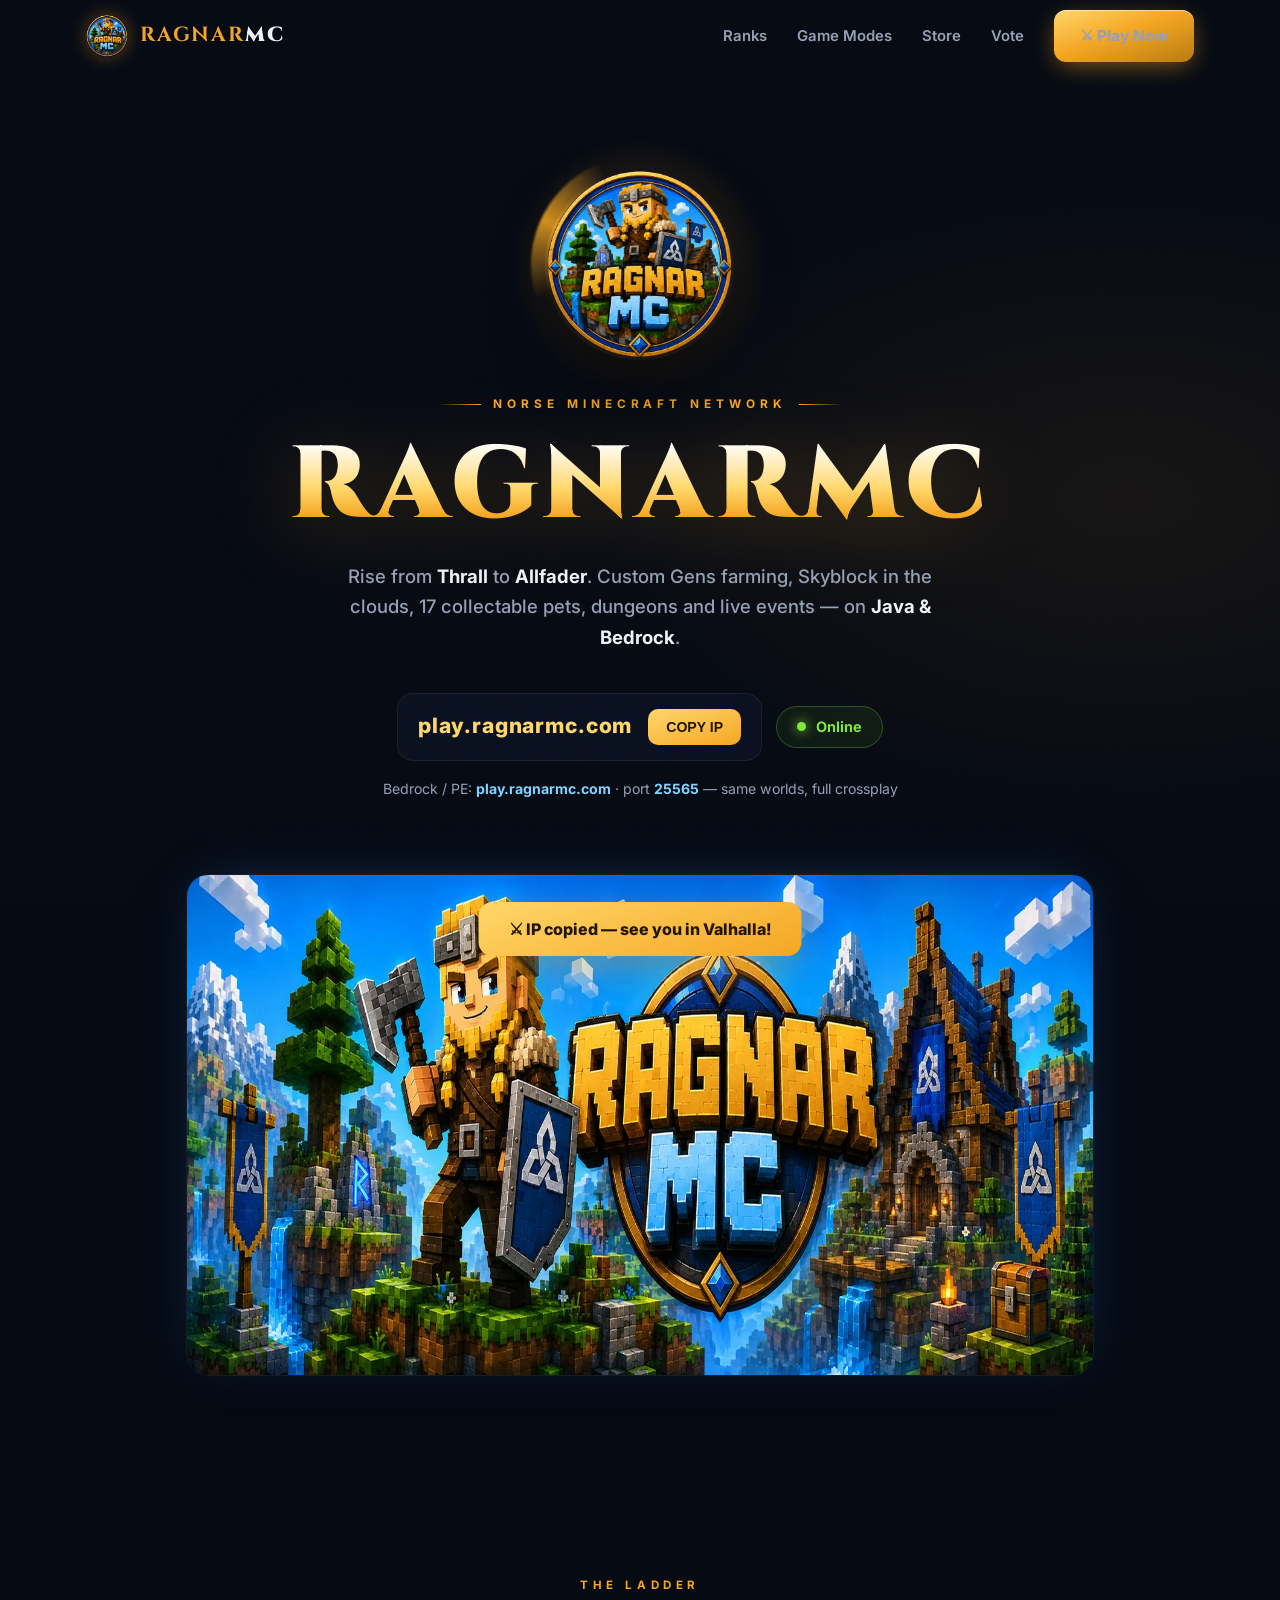
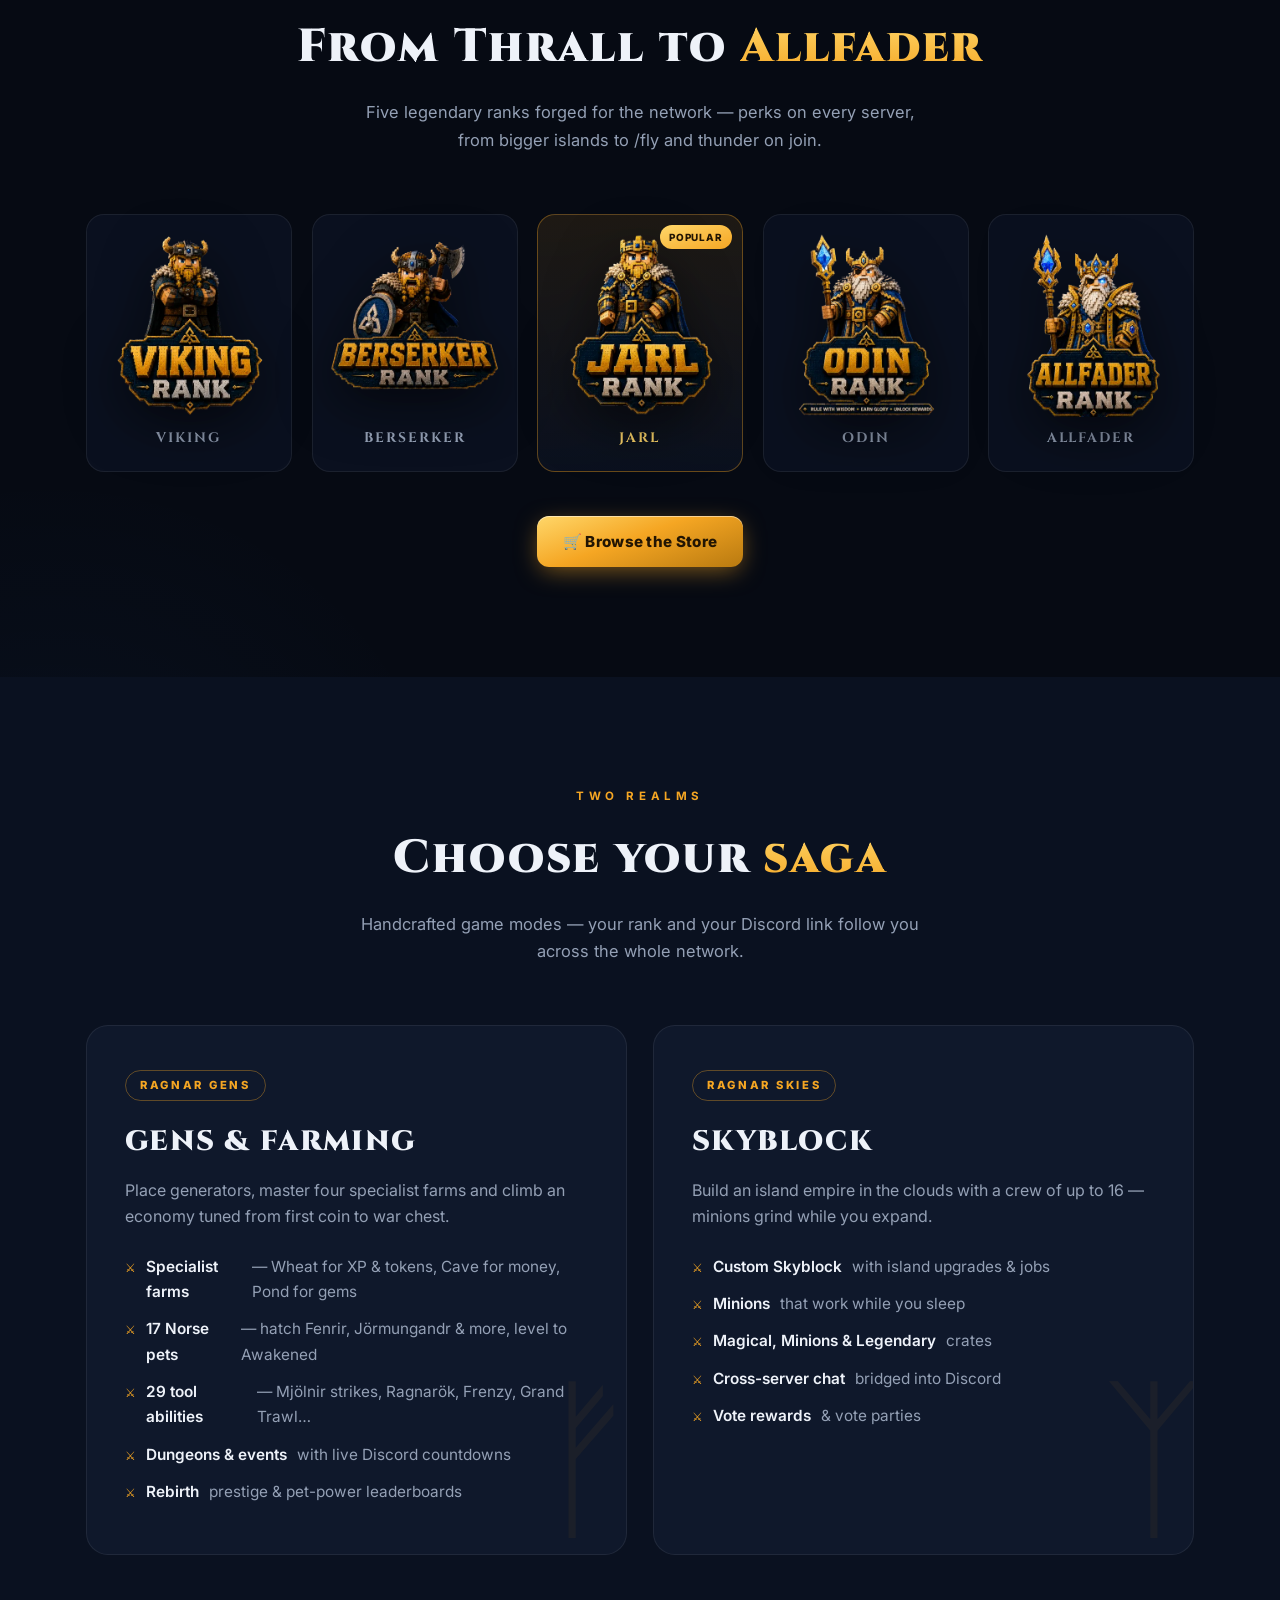
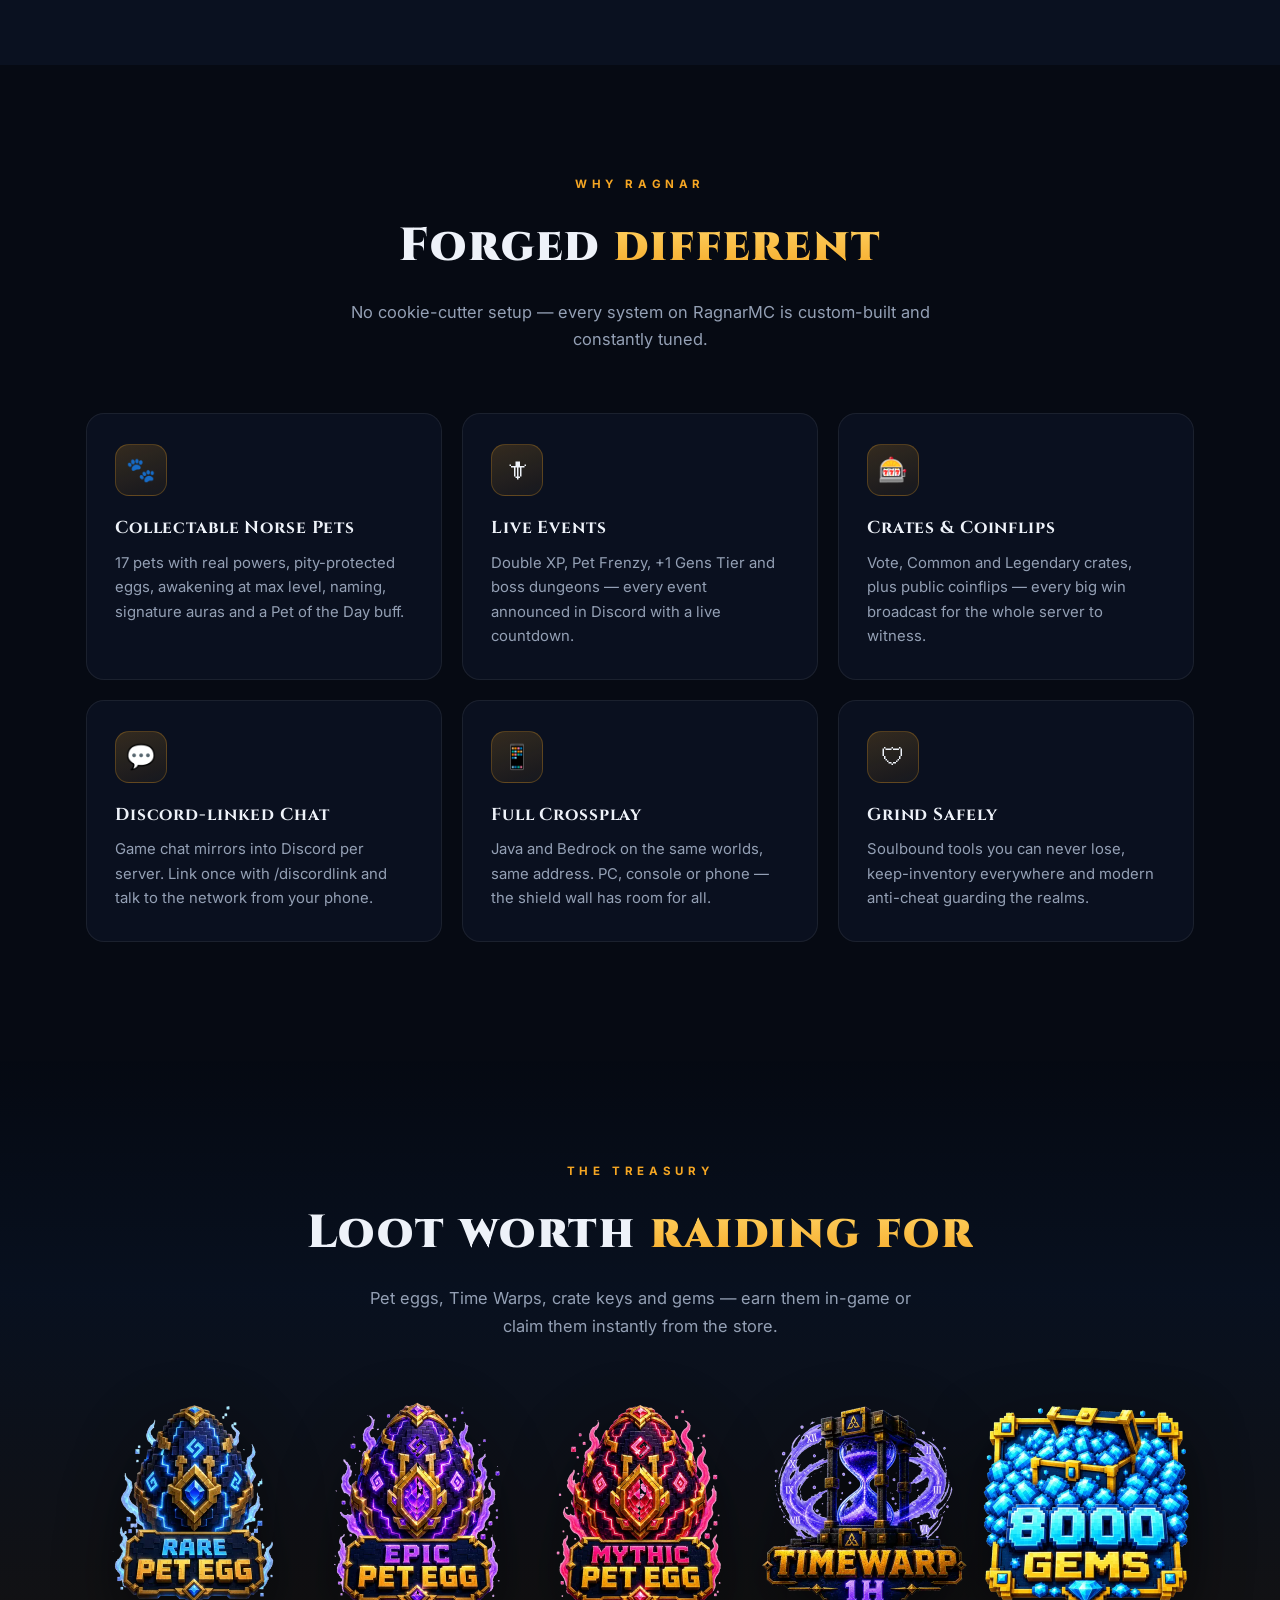
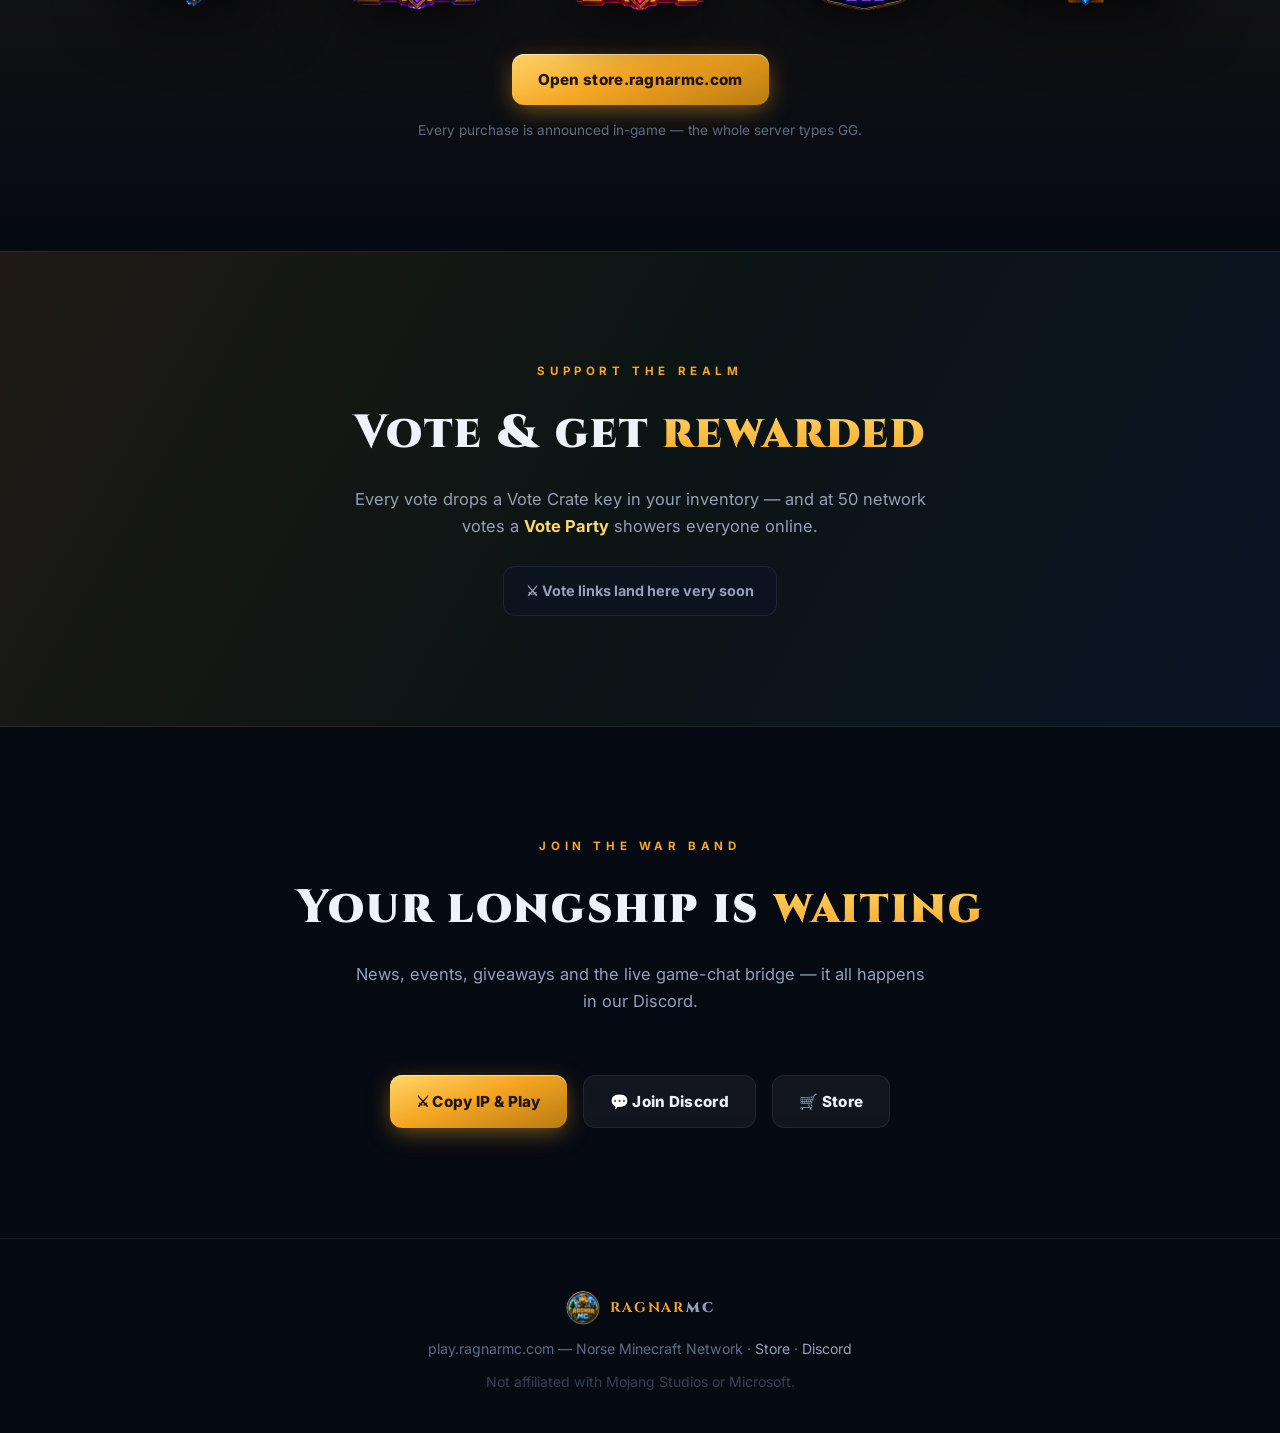
==== index.html @ 4a9f6960 "Premium redesign — artwork-driven Norse landing (rank ladder, treasury, embers, 3D tilt) Co-Authored" ====
<!DOCTYPE html>
<html lang="en">
<head>
<meta charset="UTF-8">
<meta name="viewport" content="width=device-width, initial-scale=1.0">
<title>RagnarMC — Norse Minecraft Network | Gens • Skyblock • Crossplay</title>
<meta name="description" content="RagnarMC is a Norse Minecraft network: custom Gens farming, Skyblock, 17 collectable pets, dungeons and live events. Java + Bedrock crossplay — join play.ragnarmc.com">
<meta property="og:title" content="RagnarMC — Norse Minecraft Network">
<meta property="og:description" content="Rise from Thrall to Allfader. Custom Gens • Skyblock • Pets • Dungeons. Java + Bedrock — play.ragnarmc.com">
<meta property="og:image" content="https://vertidag-cell.github.io/ragnarmc-web/assets/banner.webp">
<meta property="og:type" content="website">
<meta name="theme-color" content="#060a13">
<link rel="icon" type="image/webp" href="assets/logo.webp">
<link rel="preconnect" href="https://fonts.googleapis.com">
<link rel="preconnect" href="https://fonts.gstatic.com" crossorigin>
<link href="https://fonts.googleapis.com/css2?family=Cinzel:wght@600;700;900&family=Inter:wght@400;500;600;700;800&display=swap" rel="stylesheet">
<style>
:root{
  --bg:#060a13; --bg-2:#0a1120; --panel:rgba(13,20,36,.72); --panel-2:rgba(17,26,46,.85);
  --line:rgba(255,255,255,.07); --line-hi:rgba(245,166,35,.45);
  --gold:#f5a623; --gold-2:#ffd76a; --gold-3:#b97a10;
  --blue:#3f8fff; --blue-2:#7fd4ff; --green:#7ee83b; --pink:#ff4fa0;
  --txt:#eef2f9; --dim:#94a0b5; --dim-2:#5f6b80;
  --r:18px; --shadow:0 24px 60px -12px rgba(0,0,0,.55);
}
*{margin:0;padding:0;box-sizing:border-box}
::selection{background:rgba(245,166,35,.35)}
html{scroll-behavior:smooth}
body{background:var(--bg);color:var(--txt);font-family:'Inter',sans-serif;line-height:1.65;overflow-x:hidden;
  background-image:
    radial-gradient(1100px 640px at 50% -12%, rgba(63,143,255,.10), transparent 62%),
    radial-gradient(900px 520px at 88% 8%, rgba(245,166,35,.07), transparent 60%),
    radial-gradient(700px 700px at 4% 40%, rgba(63,143,255,.05), transparent 60%);
}
h1,h2,h3,.display{font-family:'Cinzel',serif}
a{text-decoration:none;color:var(--gold-2)}
img{max-width:100%;display:block}
.wrap{max-width:1160px;margin:0 auto;padding:0 26px}

/* ─── grain + embers ─── */
.grain{position:fixed;inset:0;z-index:60;pointer-events:none;opacity:.05;mix-blend-mode:overlay;
  background-image:url("data:image/svg+xml,%3Csvg xmlns='http://www.w3.org/2000/svg' width='140' height='140'%3E%3Cfilter id='n'%3E%3CfeTurbulence type='fractalNoise' baseFrequency='0.85' numOctaves='2'/%3E%3C/filter%3E%3Crect width='100%25' height='100%25' filter='url(%23n)'/%3E%3C/svg%3E")}
.embers{position:fixed;inset:0;z-index:0;pointer-events:none;overflow:hidden}
.embers span{position:absolute;bottom:-12px;width:4px;height:4px;border-radius:50%;
  background:radial-gradient(circle,var(--gold-2),transparent 70%);
  animation:rise linear infinite;opacity:0}
@keyframes rise{
  0%{transform:translateY(0) translateX(0) scale(1);opacity:0}
  8%{opacity:.85}
  60%{opacity:.5}
  100%{transform:translateY(-108vh) translateX(var(--sway,30px)) scale(.35);opacity:0}
}

/* ─── nav ─── */
nav{position:fixed;top:0;left:0;right:0;z-index:50;transition:background .3s,border-color .3s;border-bottom:1px solid transparent}
nav.scrolled{background:rgba(6,10,19,.86);backdrop-filter:blur(16px);border-color:var(--line)}
nav .wrap{display:flex;align-items:center;justify-content:space-between;height:72px}
.brand{display:flex;align-items:center;gap:12px;font-family:'Cinzel',serif;font-weight:900;font-size:1.28rem;letter-spacing:.1em;color:var(--txt)}
.brand img{width:42px;height:42px;border-radius:50%;box-shadow:0 0 18px rgba(245,166,35,.35)}
.brand b{color:var(--gold)}
.navlinks{display:flex;gap:30px;align-items:center;font-size:.93rem;font-weight:600}
.navlinks>a{color:var(--dim);transition:color .2s;position:relative}
.navlinks>a:hover{color:var(--gold-2)}
.btn{display:inline-flex;align-items:center;gap:10px;padding:13px 26px;border-radius:12px;font-weight:800;font-size:.95rem;letter-spacing:.02em;cursor:pointer;border:none;transition:transform .16s cubic-bezier(.2,.9,.3,1.4),box-shadow .25s,border-color .2s}
.btn-gold{background:linear-gradient(160deg,var(--gold-2) 0%,var(--gold) 45%,var(--gold-3) 100%);color:#221503;box-shadow:0 6px 24px -4px rgba(245,166,35,.55),inset 0 1px 0 rgba(255,255,255,.5)}
.btn-gold:hover{transform:translateY(-2px) scale(1.02);box-shadow:0 12px 34px -6px rgba(245,166,35,.7),inset 0 1px 0 rgba(255,255,255,.5)}
.btn-glass{background:rgba(255,255,255,.05);color:var(--txt);border:1px solid var(--line);backdrop-filter:blur(8px)}
.btn-glass:hover{border-color:var(--line-hi);color:var(--gold-2);transform:translateY(-2px)}

/* ─── hero ─── */
header{position:relative;padding:170px 0 90px;text-align:center;z-index:1}
.hero-logo{width:190px;height:190px;margin:0 auto 26px;border-radius:50%;position:relative;animation:float 7s ease-in-out infinite}
.hero-logo img{border-radius:50%;position:relative;z-index:2;box-shadow:0 30px 70px -18px rgba(0,0,0,.8)}
.hero-logo::before{content:"";position:absolute;inset:-14px;border-radius:50%;
  background:conic-gradient(from 0deg,transparent 0 70%,rgba(245,166,35,.9) 82%,transparent 94%);
  animation:spin 6s linear infinite;filter:blur(1px)}
.hero-logo::after{content:"";position:absolute;inset:-46px;border-radius:50%;z-index:-1;
  background:radial-gradient(circle,rgba(245,166,35,.28),transparent 66%)}
@keyframes float{50%{transform:translateY(-14px)}}
@keyframes spin{to{transform:rotate(360deg)}}
.kicker{display:inline-flex;align-items:center;gap:12px;color:var(--gold);font-weight:700;letter-spacing:.42em;font-size:.74rem;text-transform:uppercase;margin-bottom:20px}
.kicker::before,.kicker::after{content:"";width:44px;height:1px;background:linear-gradient(90deg,transparent,var(--gold))}
.kicker::after{background:linear-gradient(90deg,var(--gold),transparent)}
h1.title{font-size:clamp(3.2rem,9.5vw,6.4rem);font-weight:900;letter-spacing:.05em;line-height:1.02;
  background:linear-gradient(180deg,#fff 8%,var(--gold-2) 52%,var(--gold) 78%,var(--gold-3));
  -webkit-background-clip:text;background-clip:text;color:transparent;
  filter:drop-shadow(0 10px 40px rgba(245,166,35,.28));position:relative}
.tagline{color:var(--dim);font-size:1.16rem;max-width:600px;margin:22px auto 40px;font-weight:500}
.tagline b{color:var(--txt)}
.ip-row{display:flex;flex-wrap:wrap;gap:14px;justify-content:center;align-items:center;margin-bottom:16px}
.ipbox{display:inline-flex;align-items:center;gap:16px;background:var(--panel);border:1px solid var(--line);border-radius:16px;padding:15px 20px;backdrop-filter:blur(12px);transition:border-color .25s,box-shadow .25s}
.ipbox:hover{border-color:var(--line-hi);box-shadow:0 0 34px -6px rgba(245,166,35,.35)}
.ipbox code{font-size:1.32rem;font-weight:800;color:var(--gold-2);letter-spacing:.04em;font-family:'Inter',monospace}
.copy{background:linear-gradient(160deg,var(--gold-2),var(--gold));color:#221503;border:none;border-radius:10px;padding:10px 18px;font-weight:800;cursor:pointer;font-size:.88rem;transition:transform .14s}
.copy:hover{transform:scale(1.06)}
.bedrock{color:var(--dim);font-size:.88rem;margin-bottom:26px}
.bedrock b{color:var(--blue-2)}
.status{display:inline-flex;align-items:center;gap:10px;background:rgba(126,232,59,.07);border:1px solid rgba(126,232,59,.28);color:var(--green);border-radius:99px;padding:8px 20px;font-weight:700;font-size:.9rem;backdrop-filter:blur(8px)}
.dot{width:9px;height:9px;border-radius:50%;background:var(--green);box-shadow:0 0 12px var(--green);animation:pulse 2.2s infinite}
@keyframes pulse{50%{opacity:.35}}

.banner-frame{max-width:960px;margin:74px auto 0;padding:0 26px;perspective:1200px}
.banner-tilt{border-radius:22px;overflow:hidden;border:1px solid var(--line);box-shadow:var(--shadow),0 0 60px -18px rgba(63,143,255,.4);transition:transform .35s ease;transform-style:preserve-3d;position:relative}
.banner-tilt::after{content:"";position:absolute;inset:0;background:linear-gradient(115deg,transparent 30%,rgba(255,255,255,.09) 46%,transparent 60%);transform:translateX(-120%);animation:sheen 6.5s 2s infinite}
@keyframes sheen{12%{transform:translateX(120%)}100%{transform:translateX(120%)}}

/* ─── sections ─── */
section{position:relative;padding:110px 0;z-index:1}
.sec-kicker{text-align:center;color:var(--gold);letter-spacing:.4em;font-size:.72rem;font-weight:700;text-transform:uppercase;margin-bottom:14px}
.sec-title{text-align:center;font-size:clamp(1.9rem,4.4vw,2.9rem);font-weight:900;letter-spacing:.04em;margin-bottom:14px}
.sec-title em{font-style:normal;background:linear-gradient(180deg,var(--gold-2),var(--gold));-webkit-background-clip:text;background-clip:text;color:transparent}
.sec-sub{text-align:center;color:var(--dim);max-width:580px;margin:0 auto 60px;font-size:1.03rem}

/* rank ladder */
.ranks{display:grid;grid-template-columns:repeat(auto-fit,minmax(170px,1fr));gap:20px;align-items:end}
.rank{position:relative;text-align:center;padding:18px 10px 22px;border-radius:var(--r);background:var(--panel);border:1px solid var(--line);transition:transform .3s cubic-bezier(.2,.9,.3,1.2),border-color .25s,box-shadow .3s;will-change:transform}
.rank:hover{transform:translateY(-10px) scale(1.03);border-color:var(--line-hi);box-shadow:0 26px 50px -16px rgba(0,0,0,.7),0 0 44px -10px rgba(245,166,35,.35)}
.rank img{width:100%;max-width:190px;margin:0 auto;filter:drop-shadow(0 16px 26px rgba(0,0,0,.55));transition:transform .3s}
.rank:hover img{transform:scale(1.07)}
.rank .nm{font-family:'Cinzel',serif;font-weight:700;letter-spacing:.14em;font-size:.86rem;margin-top:10px;color:var(--dim)}
.rank.hot{background:linear-gradient(180deg,rgba(245,166,35,.10),var(--panel));border-color:rgba(245,166,35,.35)}
.rank.hot .nm{color:var(--gold-2)}
.rank .tagchip{position:absolute;top:10px;right:10px;background:linear-gradient(160deg,var(--gold-2),var(--gold));color:#221503;font-size:.62rem;font-weight:800;letter-spacing:.08em;padding:4px 9px;border-radius:99px;z-index:2}

/* game modes */
.modes{display:grid;grid-template-columns:repeat(auto-fit,minmax(340px,1fr));gap:26px}
.mode{position:relative;overflow:hidden;border-radius:22px;padding:44px 38px;background:var(--panel-2);border:1px solid var(--line);transition:transform .3s,border-color .25s,box-shadow .3s}
.mode:hover{transform:translateY(-7px);border-color:var(--line-hi);box-shadow:var(--shadow)}
.mode::before{content:attr(data-rune);position:absolute;right:-14px;bottom:-58px;font-size:11rem;font-family:'Cinzel',serif;opacity:.05;color:var(--gold);pointer-events:none}
.mode .chip{display:inline-block;font-size:.7rem;font-weight:800;letter-spacing:.24em;color:var(--gold);border:1px solid rgba(245,166,35,.35);border-radius:99px;padding:5px 14px;margin-bottom:18px;text-transform:uppercase}
.mode h3{font-size:1.75rem;font-weight:900;letter-spacing:.05em;margin-bottom:12px}
.mode p{color:var(--dim);margin-bottom:18px}
.mode ul{list-style:none}
.mode li{padding:6px 0;color:var(--dim);font-size:.96rem;display:flex;gap:10px;align-items:baseline}
.mode li::before{content:"⚔";color:var(--gold);font-size:.75rem;flex:none}
.mode li b{color:var(--txt);font-weight:600}

/* features */
.feats{display:grid;grid-template-columns:repeat(auto-fit,minmax(280px,1fr));gap:20px}
.feat{background:var(--panel);border:1px solid var(--line);border-radius:var(--r);padding:30px 28px;transition:transform .28s,border-color .22s,box-shadow .3s}
.feat:hover{transform:translateY(-6px);border-color:var(--line-hi);box-shadow:0 18px 44px -14px rgba(0,0,0,.6)}
.feat .ico{width:52px;height:52px;display:grid;place-items:center;font-size:1.5rem;border-radius:14px;background:linear-gradient(160deg,rgba(245,166,35,.18),rgba(245,166,35,.05));border:1px solid rgba(245,166,35,.25);margin-bottom:18px}
.feat h3{font-size:1.08rem;font-weight:700;letter-spacing:.05em;margin-bottom:8px;color:var(--txt)}
.feat p{color:var(--dim);font-size:.93rem}

/* treasury */
#treasury{background:linear-gradient(180deg,transparent,rgba(63,143,255,.05) 30%,rgba(245,166,35,.05) 70%,transparent)}
.loot{display:grid;grid-template-columns:repeat(auto-fit,minmax(180px,1fr));gap:8px;align-items:center;margin-bottom:44px}
.loot img{width:100%;max-width:210px;margin:0 auto;filter:drop-shadow(0 20px 30px rgba(0,0,0,.6));transition:transform .35s cubic-bezier(.2,.9,.3,1.3)}
.loot .li{animation:float 6s ease-in-out infinite}
.loot .li:nth-child(2){animation-delay:-1.5s}.loot .li:nth-child(3){animation-delay:-3s}.loot .li:nth-child(4){animation-delay:-4.5s}.loot .li:nth-child(5){animation-delay:-2.2s}
.loot .li:hover img{transform:scale(1.12) rotate(2deg)}
.center{text-align:center}

/* vote + discord */
.cta-band{border-block:1px solid var(--line);background:linear-gradient(120deg,rgba(245,166,35,.10),rgba(126,232,59,.05) 50%,rgba(63,143,255,.08));text-align:center}
.btnrow{display:flex;gap:16px;justify-content:center;flex-wrap:wrap;margin-top:30px}
.votechips{display:flex;gap:12px;justify-content:center;flex-wrap:wrap;margin-top:26px}
.votechips a,.votechips span{background:var(--panel);border:1px solid var(--line);border-radius:12px;padding:12px 22px;color:var(--dim);font-weight:700;font-size:.9rem;transition:border-color .2s,color .2s,transform .15s}
.votechips a:hover{border-color:var(--line-hi);color:var(--gold-2);transform:translateY(-2px)}

footer{border-top:1px solid var(--line);padding:52px 0 40px;text-align:center;color:var(--dim-2);font-size:.88rem;position:relative;z-index:1}
footer .fbrand{display:flex;justify-content:center;align-items:center;gap:10px;font-family:'Cinzel',serif;font-weight:900;letter-spacing:.12em;color:var(--dim);margin-bottom:12px}
footer .fbrand img{width:34px;height:34px;border-radius:50%}
footer a{color:var(--dim)}footer a:hover{color:var(--gold-2)}

.toast{position:fixed;bottom:34px;left:50%;transform:translateX(-50%) translateY(90px);background:linear-gradient(160deg,var(--gold-2),var(--gold));color:#221503;font-weight:800;padding:14px 30px;border-radius:14px;transition:transform .35s cubic-bezier(.2,.9,.3,1.3);z-index:99;box-shadow:0 16px 40px -8px rgba(245,166,35,.5)}
.toast.show{transform:translateX(-50%) translateY(0)}

.reveal{opacity:0;transform:translateY(30px);transition:opacity .7s ease,transform .7s cubic-bezier(.2,.7,.3,1)}
.reveal.in{opacity:1;transform:none}
@media(max-width:680px){.navlinks a.hide-sm{display:none}header{padding-top:130px}.hero-logo{width:150px;height:150px}}
@media(prefers-reduced-motion:reduce){*,*::before,*::after{animation:none!important;transition:none!important}.reveal{opacity:1;transform:none}}
</style>
</head>
<body>
<div class="grain"></div>
<div class="embers" id="embers"></div>

<nav id="nav"><div class="wrap">
  <a class="brand" href="#top"><img src="assets/logo.webp" alt="" width="42" height="42"><span><b>RAGNAR</b>MC</span></a>
  <div class="navlinks">
    <a href="#ranks" class="hide-sm">Ranks</a>
    <a href="#modes" class="hide-sm">Game Modes</a>
    <a href="#treasury" class="hide-sm">Store</a>
    <a href="#vote" class="hide-sm">Vote</a>
    <a class="btn btn-gold" href="#top" onclick="copyIP(event)">⚔ Play Now</a>
  </div>
</div></nav>

<header id="top">
  <div class="wrap">
    <div class="hero-logo"><img src="assets/logo.webp" alt="RagnarMC" width="190" height="190"></div>
    <div class="kicker">Norse Minecraft Network</div>
    <h1 class="title">RAGNARMC</h1>
    <p class="tagline">Rise from <b>Thrall</b> to <b>Allfader</b>. Custom Gens farming, Skyblock in the clouds, 17 collectable pets, dungeons and live events — on <b>Java &amp; Bedrock</b>.</p>
    <div class="ip-row">
      <div class="ipbox">
        <code id="ip">play.ragnarmc.com</code>
        <button class="copy" onclick="copyIP(event)">COPY IP</button>
      </div>
      <span class="status"><span class="dot"></span><span id="status-txt">Checking the realm…</span></span>
    </div>
    <div class="bedrock">Bedrock / PE: <b>play.ragnarmc.com</b> · port <b>25565</b> — same worlds, full crossplay</div>
  </div>
  <div class="banner-frame reveal">
    <div class="banner-tilt" id="banner"><img src="assets/banner.webp" alt="RagnarMC — Norse Minecraft world" width="1500" height="500" fetchpriority="high"></div>
  </div>
</header>

<section id="ranks">
  <div class="wrap">
    <div class="sec-kicker">The Ladder</div>
    <h2 class="sec-title">From Thrall to <em>Allfader</em></h2>
    <p class="sec-sub">Five legendary ranks forged for the network — perks on every server, from bigger islands to /fly and thunder on join.</p>
    <div class="ranks">
      <div class="rank reveal tilt"><img src="assets/rank-viking.webp" alt="Viking rank" loading="lazy"><div class="nm">VIKING</div></div>
      <div class="rank reveal tilt"><img src="assets/rank-berserker.webp" alt="Berserker rank" loading="lazy"><div class="nm">BERSERKER</div></div>
      <div class="rank reveal tilt hot"><span class="tagchip">POPULAR</span><img src="assets/rank-jarl.webp" alt="Jarl rank" loading="lazy"><div class="nm">JARL</div></div>
      <div class="rank reveal tilt"><img src="assets/rank-odin.webp" alt="Odin rank" loading="lazy"><div class="nm">ODIN</div></div>
      <div class="rank reveal tilt"><img src="assets/rank-allfader.webp" alt="Allfader rank" loading="lazy"><div class="nm">ALLFADER</div></div>
    </div>
    <div class="center" style="margin-top:44px">
      <a class="btn btn-gold" href="https://store.ragnarmc.com" target="_blank" rel="noopener">🛒 Browse the Store</a>
    </div>
  </div>
</section>

<section id="modes" style="background:var(--bg-2)">
  <div class="wrap">
    <div class="sec-kicker">Two Realms</div>
    <h2 class="sec-title">Choose your <em>saga</em></h2>
    <p class="sec-sub">Handcrafted game modes — your rank and your Discord link follow you across the whole network.</p>
    <div class="modes">
      <div class="mode reveal" data-rune="ᚠ">
        <span class="chip">Ragnar Gens</span>
        <h3>GENS &amp; FARMING</h3>
        <p>Place generators, master four specialist farms and climb an economy tuned from first coin to war chest.</p>
        <ul>
          <li><b>Specialist farms</b> — Wheat for XP &amp; tokens, Cave for money, Pond for gems</li>
          <li><b>17 Norse pets</b> — hatch Fenrir, Jörmungandr &amp; more, level to Awakened</li>
          <li><b>29 tool abilities</b> — Mjölnir strikes, Ragnarök, Frenzy, Grand Trawl…</li>
          <li><b>Dungeons &amp; events</b> with live Discord countdowns</li>
          <li><b>Rebirth</b> prestige &amp; pet-power leaderboards</li>
        </ul>
      </div>
      <div class="mode reveal" data-rune="ᛉ">
        <span class="chip">Ragnar Skies</span>
        <h3>SKYBLOCK</h3>
        <p>Build an island empire in the clouds with a crew of up to 16 — minions grind while you expand.</p>
        <ul>
          <li><b>Custom Skyblock</b> with island upgrades &amp; jobs</li>
          <li><b>Minions</b> that work while you sleep</li>
          <li><b>Magical, Minions &amp; Legendary</b> crates</li>
          <li><b>Cross-server chat</b> bridged into Discord</li>
          <li><b>Vote rewards</b> &amp; vote parties</li>
        </ul>
      </div>
    </div>
  </div>
</section>

<section id="features">
  <div class="wrap">
    <div class="sec-kicker">Why Ragnar</div>
    <h2 class="sec-title">Forged <em>different</em></h2>
    <p class="sec-sub">No cookie-cutter setup — every system on RagnarMC is custom-built and constantly tuned.</p>
    <div class="feats">
      <div class="feat reveal"><div class="ico">🐾</div><h3>Collectable Norse Pets</h3><p>17 pets with real powers, pity-protected eggs, awakening at max level, naming, signature auras and a Pet of the Day buff.</p></div>
      <div class="feat reveal"><div class="ico">🗡</div><h3>Live Events</h3><p>Double XP, Pet Frenzy, +1 Gens Tier and boss dungeons — every event announced in Discord with a live countdown.</p></div>
      <div class="feat reveal"><div class="ico">🎰</div><h3>Crates &amp; Coinflips</h3><p>Vote, Common and Legendary crates, plus public coinflips — every big win broadcast for the whole server to witness.</p></div>
      <div class="feat reveal"><div class="ico">💬</div><h3>Discord-linked Chat</h3><p>Game chat mirrors into Discord per server. Link once with /discordlink and talk to the network from your phone.</p></div>
      <div class="feat reveal"><div class="ico">📱</div><h3>Full Crossplay</h3><p>Java and Bedrock on the same worlds, same address. PC, console or phone — the shield wall has room for all.</p></div>
      <div class="feat reveal"><div class="ico">🛡</div><h3>Grind Safely</h3><p>Soulbound tools you can never lose, keep-inventory everywhere and modern anti-cheat guarding the realms.</p></div>
    </div>
  </div>
</section>

<section id="treasury">
  <div class="wrap">
    <div class="sec-kicker">The Treasury</div>
    <h2 class="sec-title">Loot worth <em>raiding for</em></h2>
    <p class="sec-sub">Pet eggs, Time Warps, crate keys and gems — earn them in-game or claim them instantly from the store.</p>
    <div class="loot">
      <div class="li reveal"><img src="assets/egg-rare.webp" alt="Rare Pet Egg" loading="lazy"></div>
      <div class="li reveal"><img src="assets/egg-epic.webp" alt="Epic Pet Egg" loading="lazy"></div>
      <div class="li reveal"><img src="assets/egg-mythic.webp" alt="Mythic Pet Egg" loading="lazy"></div>
      <div class="li reveal"><img src="assets/timewarp.webp" alt="Time Warp" loading="lazy"></div>
      <div class="li reveal"><img src="assets/gems.webp" alt="Gems" loading="lazy"></div>
    </div>
    <div class="center">
      <a class="btn btn-gold" href="https://store.ragnarmc.com" target="_blank" rel="noopener">Open store.ragnarmc.com</a>
      <p style="color:var(--dim-2);font-size:.85rem;margin-top:14px">Every purchase is announced in-game — the whole server types GG.</p>
    </div>
  </div>
</section>

<section class="cta-band" id="vote">
  <div class="wrap">
    <div class="sec-kicker">Support the Realm</div>
    <h2 class="sec-title">Vote &amp; get <em>rewarded</em></h2>
    <p class="sec-sub" style="margin-bottom:0">Every vote drops a Vote Crate key in your inventory — and at 50 network votes a <b style="color:var(--gold-2)">Vote Party</b> showers everyone online.</p>
    <div class="votechips" id="votelinks">
      <span>⚔ Vote links land here very soon</span>
    </div>
  </div>
</section>

<section>
  <div class="wrap center">
    <div class="sec-kicker">Join the War Band</div>
    <h2 class="sec-title">Your longship is <em>waiting</em></h2>
    <p class="sec-sub">News, events, giveaways and the live game-chat bridge — it all happens in our Discord.</p>
    <div class="btnrow">
      <a class="btn btn-gold" href="#top" onclick="copyIP(event)">⚔ Copy IP &amp; Play</a>
      <a class="btn btn-glass" href="https://discord.gg/FnFb5zNdnD" target="_blank" rel="noopener">💬 Join Discord</a>
      <a class="btn btn-glass" href="https://store.ragnarmc.com" target="_blank" rel="noopener">🛒 Store</a>
    </div>
  </div>
</section>

<footer>
  <div class="fbrand"><img src="assets/logo.webp" alt=""><span><b style="color:var(--gold)">RAGNAR</b>MC</span></div>
  <div>play.ragnarmc.com — Norse Minecraft Network · <a href="https://store.ragnarmc.com">Store</a> · <a href="https://discord.gg/FnFb5zNdnD">Discord</a></div>
  <div style="margin-top:10px;opacity:.55">Not affiliated with Mojang Studios or Microsoft.</div>
</footer>

<div class="toast" id="toast">⚔ IP copied — see you in Valhalla!</div>

<script>
function copyIP(e){
  if(e){e.preventDefault()}
  navigator.clipboard.writeText('play.ragnarmc.com').then(()=>{
    const t=document.getElementById('toast');t.classList.add('show');
    clearTimeout(t._h);t._h=setTimeout(()=>t.classList.remove('show'),2300);
  });
}
fetch('https://api.mcsrvstat.us/3/play.ragnarmc.com').then(r=>r.json()).then(d=>{
  const el=document.getElementById('status-txt');
  if(d.online){const n=d.players?.online??0;el.textContent=`Online — ${n} warrior${n===1?'':'s'} in the realm`;}
  else{el.textContent='Realm restarting — moments away';}
}).catch(()=>{document.getElementById('status-txt').textContent='Online'});
const nav=document.getElementById('nav');
addEventListener('scroll',()=>nav.classList.toggle('scrolled',scrollY>24),{passive:true});
const io=new IntersectionObserver(es=>es.forEach(e=>{
  if(e.isIntersecting){e.target.style.transitionDelay=(e.target.dataset.d||0)+'ms';e.target.classList.add('in');io.unobserve(e.target)}
}),{threshold:.14});
document.querySelectorAll('.reveal').forEach((el,i)=>{el.dataset.d=(i%5)*90;io.observe(el)});
const fine=matchMedia('(pointer:fine)').matches&&!matchMedia('(prefers-reduced-motion: reduce)').matches;
if(fine){
  document.querySelectorAll('.tilt').forEach(card=>{
    card.addEventListener('mousemove',ev=>{
      const r=card.getBoundingClientRect();
      const x=(ev.clientX-r.left)/r.width-.5, y=(ev.clientY-r.top)/r.height-.5;
      card.style.transform=`translateY(-10px) scale(1.03) rotateX(${-y*10}deg) rotateY(${x*12}deg)`;
    });
    card.addEventListener('mouseleave',()=>card.style.transform='');
  });
  const b=document.getElementById('banner');
  b.parentElement.addEventListener('mousemove',ev=>{
    const r=b.getBoundingClientRect();
    const x=(ev.clientX-r.left)/r.width-.5, y=(ev.clientY-r.top)/r.height-.5;
    b.style.transform=`rotateX(${-y*6}deg) rotateY(${x*8}deg)`;
  });
  b.parentElement.addEventListener('mouseleave',()=>b.style.transform='');
}
const em=document.getElementById('embers');
for(let i=0;i<22;i++){
  const s=document.createElement('span');
  s.style.left=Math.random()*100+'vw';
  s.style.animationDuration=(9+Math.random()*14)+'s';
  s.style.animationDelay=(-Math.random()*20)+'s';
  s.style.setProperty('--sway',(Math.random()*120-60)+'px');
  const sc=.6+Math.random()*1.6;s.style.width=s.style.height=(3*sc)+'px';
  em.appendChild(s);
}
</script>
</body>
</html>
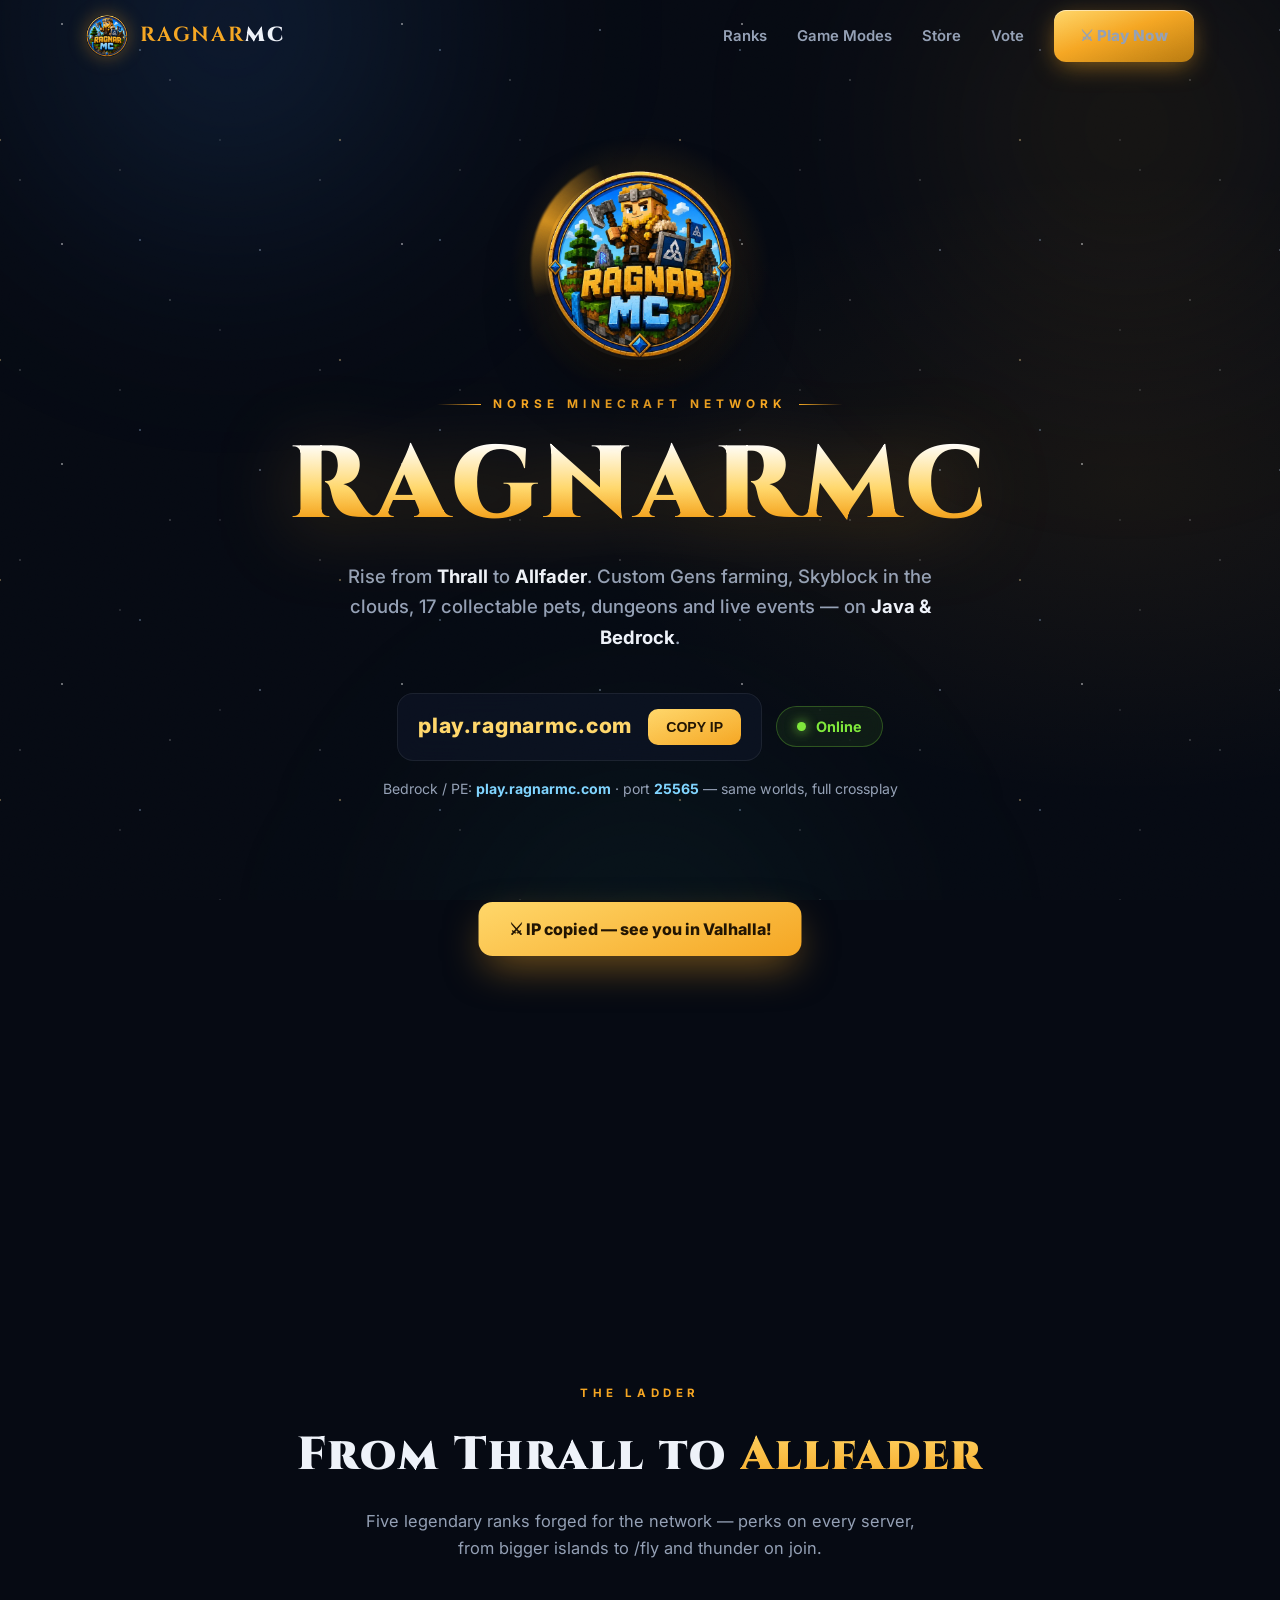
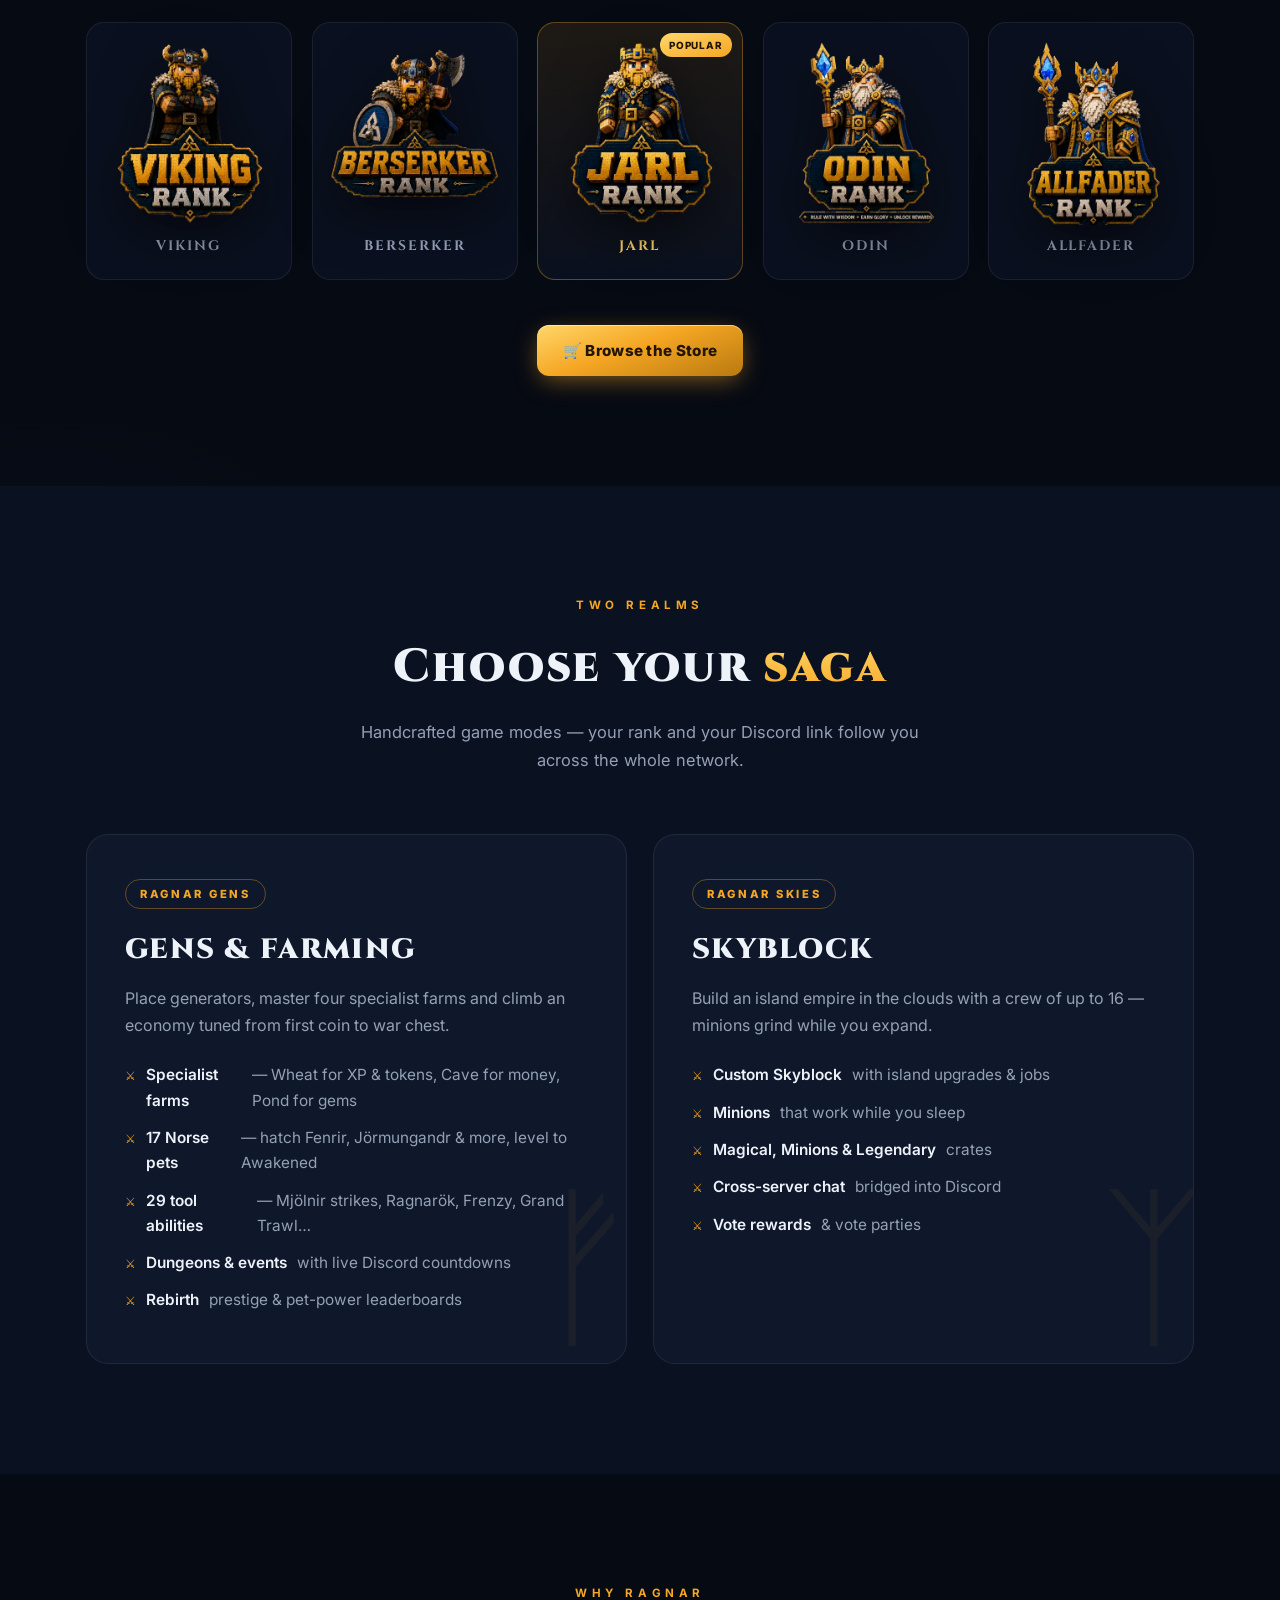
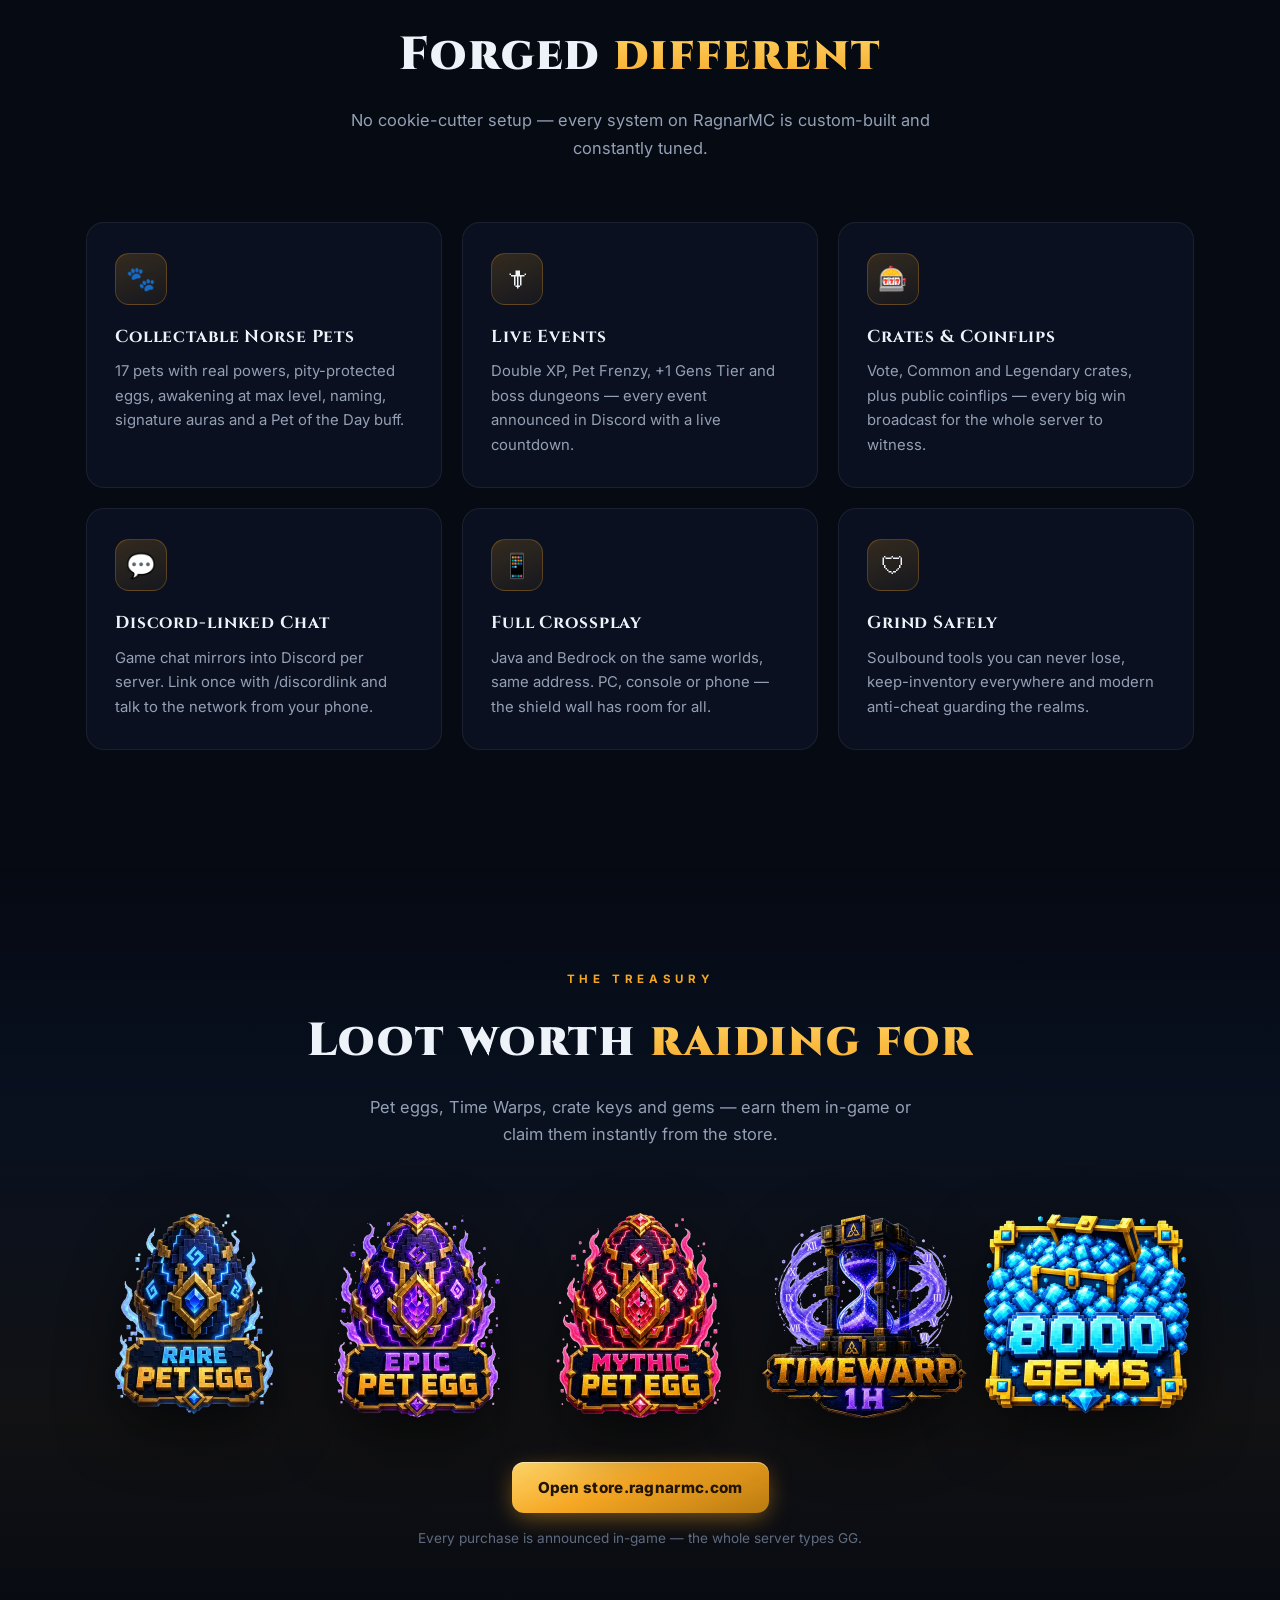
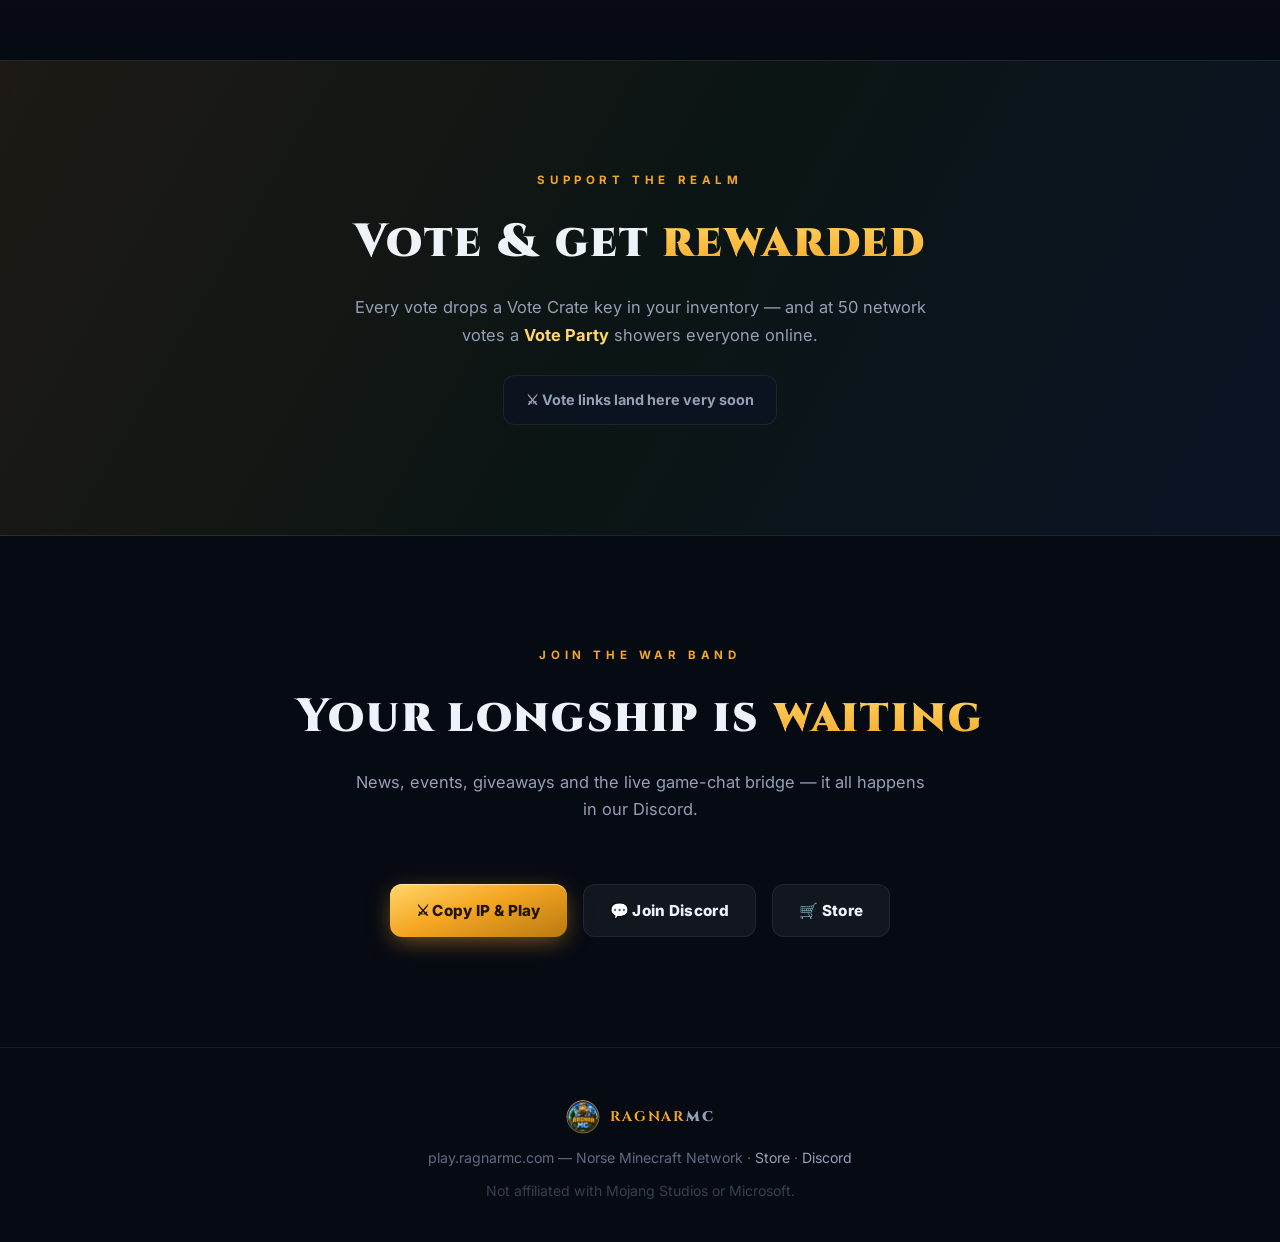
==== commit f7549738: "Living background (aurora + starfield + richer embers), crisp undistorted banner Co-Authored-By: Cla" ====
--- a/index.html
+++ b/index.html
@@ -40,10 +40,24 @@
 /* ─── grain + embers ─── */
 .grain{position:fixed;inset:0;z-index:60;pointer-events:none;opacity:.05;mix-blend-mode:overlay;
   background-image:url("data:image/svg+xml,%3Csvg xmlns='http://www.w3.org/2000/svg' width='140' height='140'%3E%3Cfilter id='n'%3E%3CfeTurbulence type='fractalNoise' baseFrequency='0.85' numOctaves='2'/%3E%3C/filter%3E%3Crect width='100%25' height='100%25' filter='url(%23n)'/%3E%3C/svg%3E")}
+.sky{position:fixed;inset:0;z-index:0;pointer-events:none;overflow:hidden}
+.aurora{position:absolute;width:52vw;height:52vw;min-width:560px;min-height:560px;border-radius:50%;filter:blur(90px);opacity:.5;mix-blend-mode:screen;will-change:transform}
+.a1{top:-24vw;left:-8vw;background:radial-gradient(circle,rgba(63,143,255,.32),transparent 65%);animation:drift1 34s ease-in-out infinite alternate}
+.a2{top:-16vw;right:-14vw;background:radial-gradient(circle,rgba(245,166,35,.20),transparent 65%);animation:drift2 41s ease-in-out infinite alternate}
+.a3{bottom:-30vw;left:24vw;background:radial-gradient(circle,rgba(46,220,180,.14),transparent 65%);animation:drift3 47s ease-in-out infinite alternate}
+@keyframes drift1{to{transform:translate(14vw,10vh) scale(1.25)}}
+@keyframes drift2{to{transform:translate(-12vw,14vh) scale(1.15) rotate(20deg)}}
+@keyframes drift3{to{transform:translate(-10vw,-12vh) scale(1.3)}}
+.stars,.stars2{position:absolute;inset:-50%;background-repeat:repeat}
+.stars{background-image:radial-gradient(1.4px 1.4px at 22px 34px,rgba(255,255,255,.8),transparent),radial-gradient(1px 1px at 130px 90px,rgba(255,255,255,.55),transparent),radial-gradient(1.2px 1.2px at 220px 40px,rgba(200,225,255,.7),transparent),radial-gradient(1px 1px at 80px 180px,rgba(255,255,255,.4),transparent),radial-gradient(1.6px 1.6px at 300px 150px,rgba(255,220,150,.6),transparent);background-size:340px 220px;animation:starDrift 160s linear infinite}
+.stars2{background-image:radial-gradient(1px 1px at 60px 60px,rgba(255,255,255,.5),transparent),radial-gradient(1.3px 1.3px at 180px 120px,rgba(180,215,255,.6),transparent),radial-gradient(1px 1px at 260px 20px,rgba(255,255,255,.35),transparent);background-size:300px 190px;animation:starDrift 220s linear infinite reverse,twinkle 5s ease-in-out infinite}
+@keyframes starDrift{to{transform:translate(340px,220px)}}
+@keyframes twinkle{50%{opacity:.35}}
 .embers{position:fixed;inset:0;z-index:0;pointer-events:none;overflow:hidden}
 .embers span{position:absolute;bottom:-12px;width:4px;height:4px;border-radius:50%;
   background:radial-gradient(circle,var(--gold-2),transparent 70%);
   animation:rise linear infinite;opacity:0}
+.embers span.blue{background:radial-gradient(circle,var(--blue-2),transparent 70%)}
 @keyframes rise{
   0%{transform:translateY(0) translateX(0) scale(1);opacity:0}
   8%{opacity:.85}
@@ -99,8 +113,9 @@
 .dot{width:9px;height:9px;border-radius:50%;background:var(--green);box-shadow:0 0 12px var(--green);animation:pulse 2.2s infinite}
 @keyframes pulse{50%{opacity:.35}}
 
-.banner-frame{max-width:960px;margin:74px auto 0;padding:0 26px;perspective:1200px}
-.banner-tilt{border-radius:22px;overflow:hidden;border:1px solid var(--line);box-shadow:var(--shadow),0 0 60px -18px rgba(63,143,255,.4);transition:transform .35s ease;transform-style:preserve-3d;position:relative}
+.banner-frame{max-width:980px;margin:74px auto 0;padding:0 26px}
+.banner-tilt{border-radius:22px;overflow:hidden;border:1px solid var(--line);box-shadow:var(--shadow),0 0 60px -18px rgba(63,143,255,.4);position:relative;animation:float 9s ease-in-out infinite}
+.banner-tilt img{width:100%;height:auto}
 .banner-tilt::after{content:"";position:absolute;inset:0;background:linear-gradient(115deg,transparent 30%,rgba(255,255,255,.09) 46%,transparent 60%);transform:translateX(-120%);animation:sheen 6.5s 2s infinite}
 @keyframes sheen{12%{transform:translateX(120%)}100%{transform:translateX(120%)}}
 
@@ -175,6 +190,7 @@
 </head>
 <body>
 <div class="grain"></div>
+<div class="sky"><div class="stars"></div><div class="stars2"></div><div class="aurora a1"></div><div class="aurora a2"></div><div class="aurora a3"></div></div>
 <div class="embers" id="embers"></div>
 
 <nav id="nav"><div class="wrap">
@@ -356,17 +372,11 @@
     });
     card.addEventListener('mouseleave',()=>card.style.transform='');
   });
-  const b=document.getElementById('banner');
-  b.parentElement.addEventListener('mousemove',ev=>{
-    const r=b.getBoundingClientRect();
-    const x=(ev.clientX-r.left)/r.width-.5, y=(ev.clientY-r.top)/r.height-.5;
-    b.style.transform=`rotateX(${-y*6}deg) rotateY(${x*8}deg)`;
-  });
-  b.parentElement.addEventListener('mouseleave',()=>b.style.transform='');
 }
 const em=document.getElementById('embers');
-for(let i=0;i<22;i++){
+for(let i=0;i<34;i++){
   const s=document.createElement('span');
+  if(i%5===0)s.classList.add('blue');
   s.style.left=Math.random()*100+'vw';
   s.style.animationDuration=(9+Math.random()*14)+'s';
   s.style.animationDelay=(-Math.random()*20)+'s';
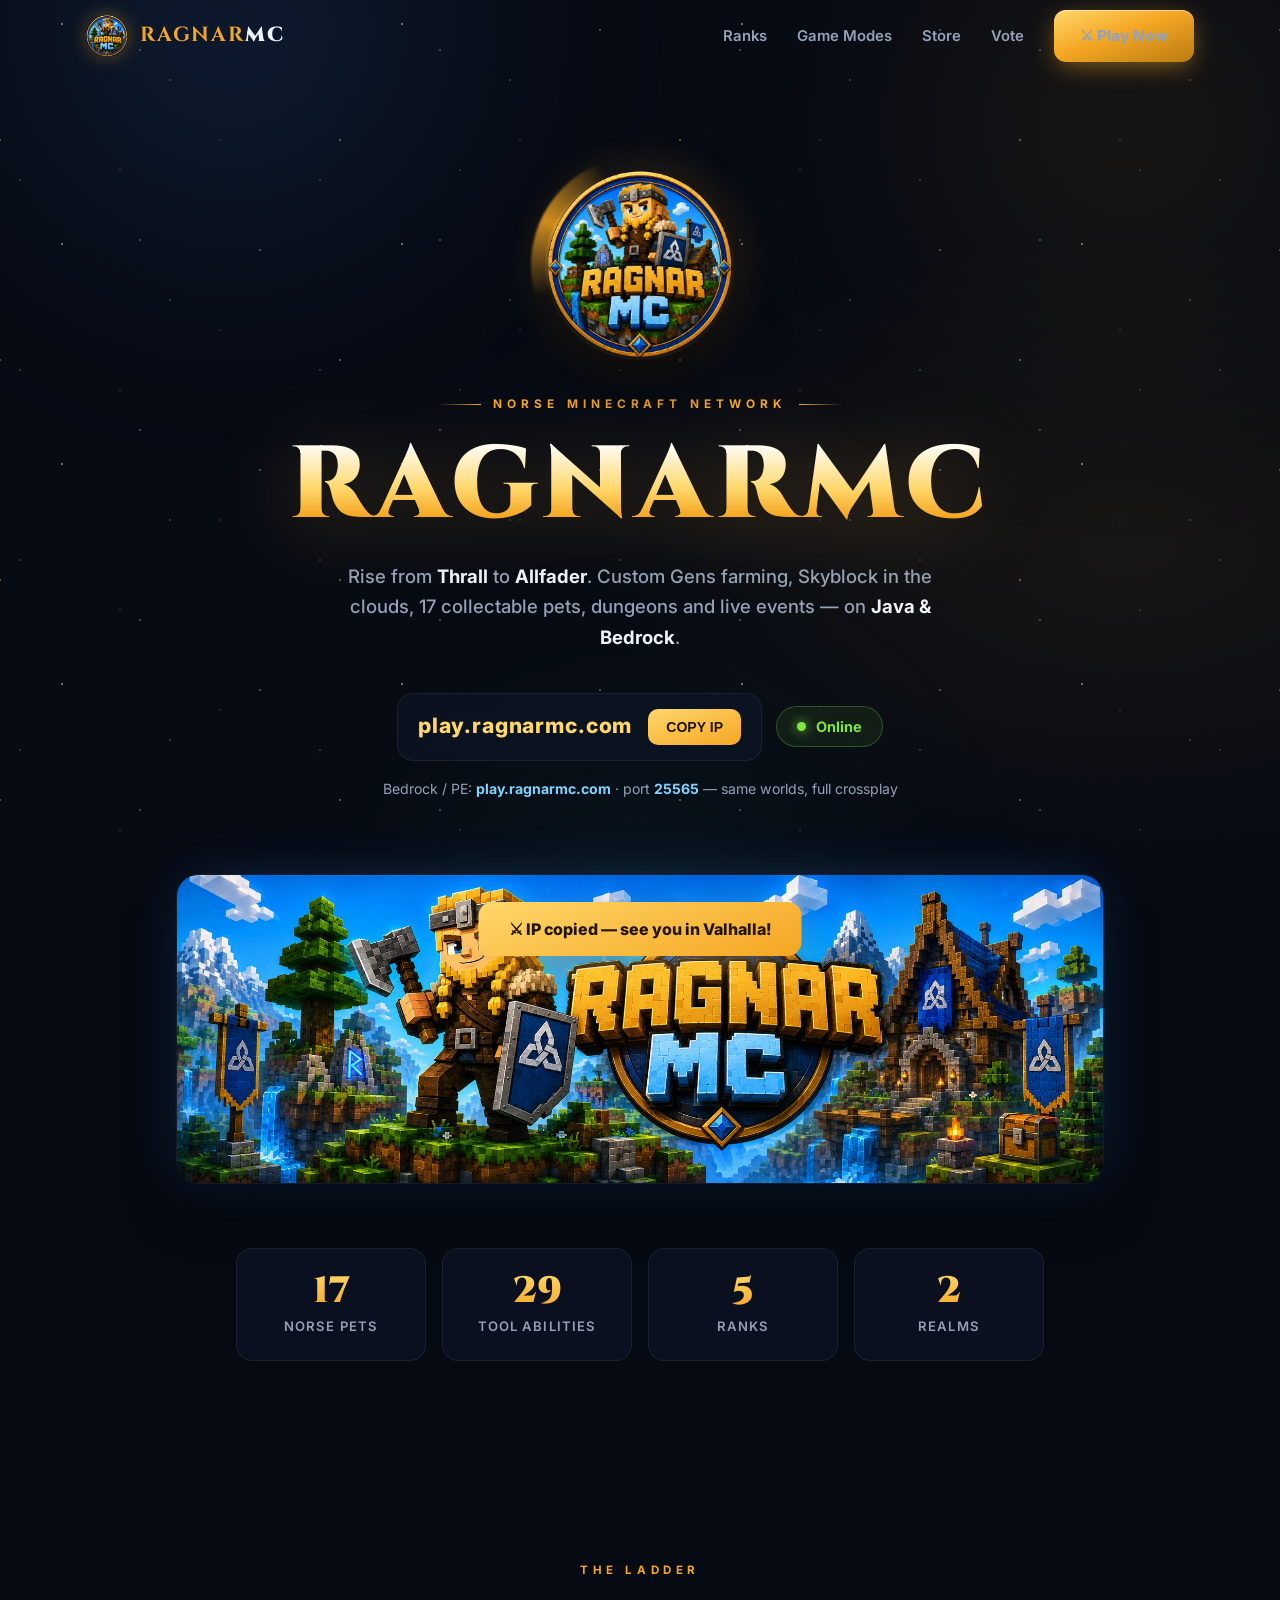
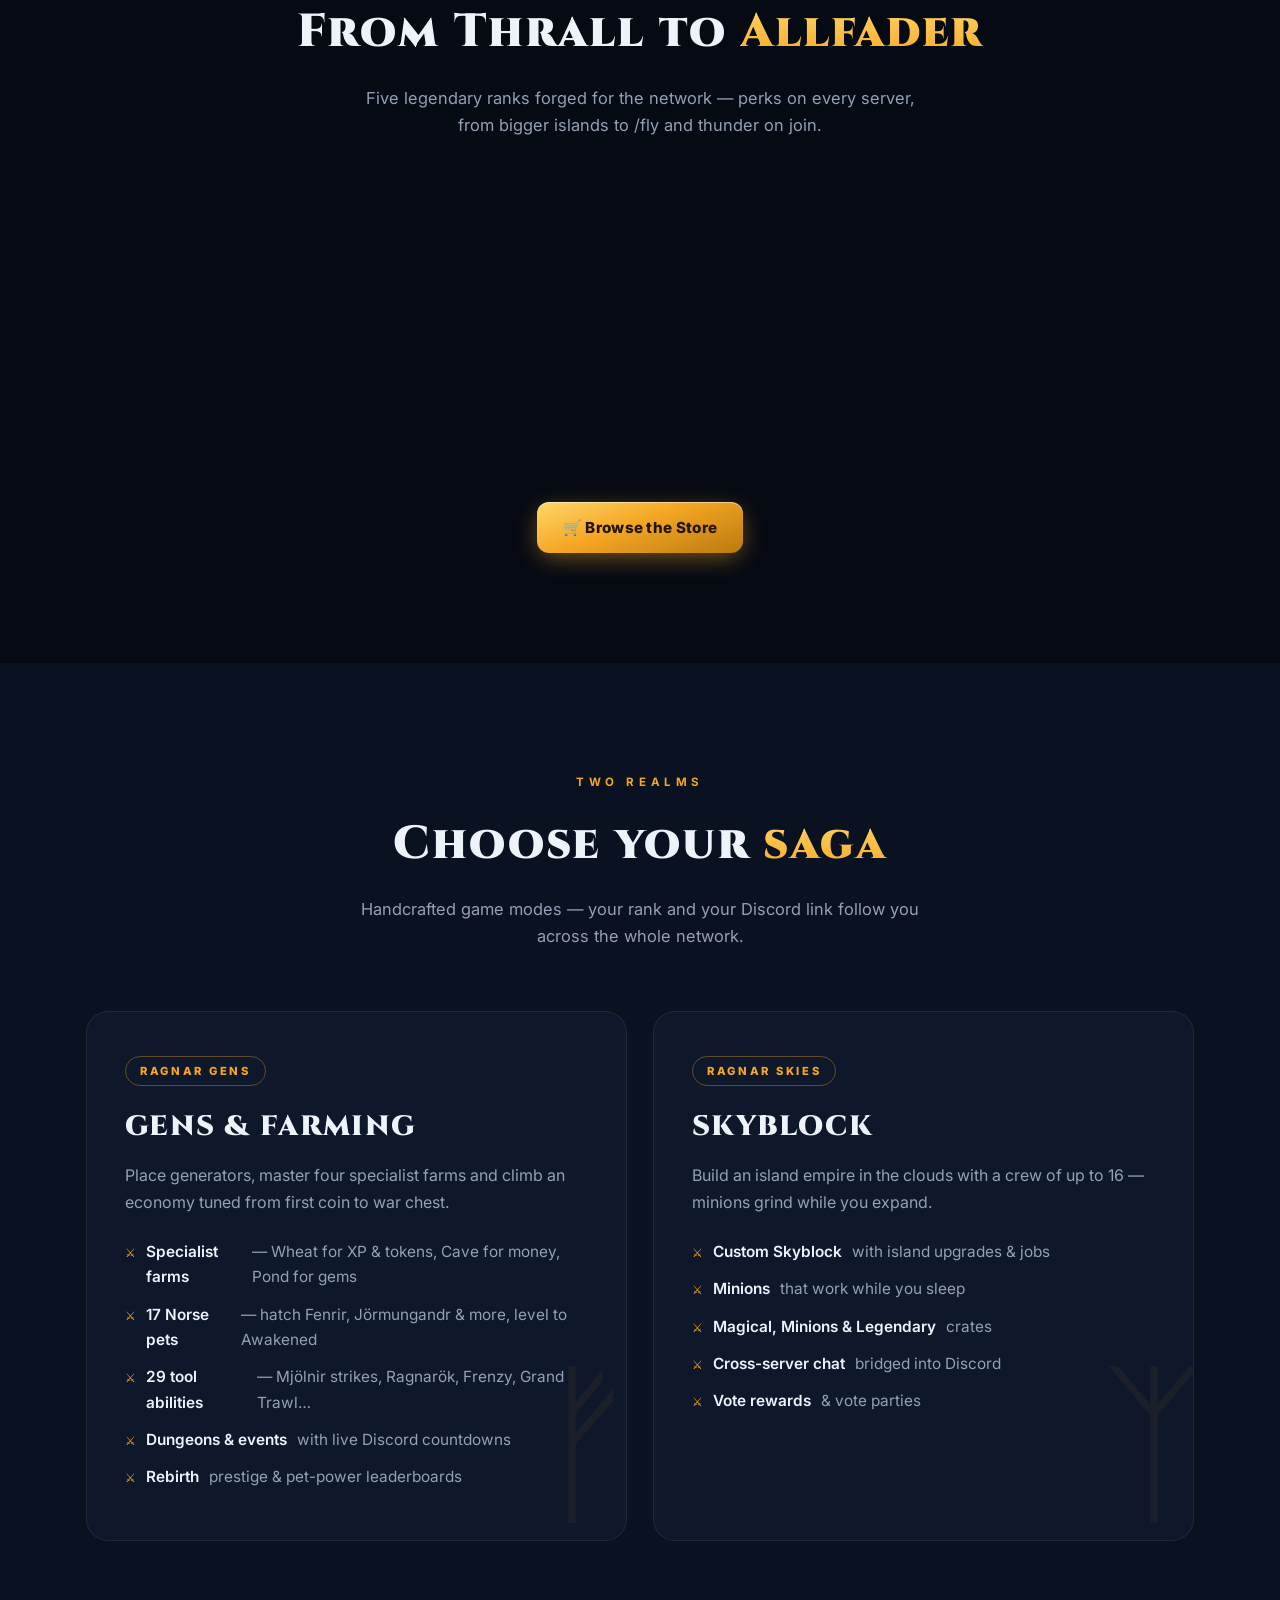
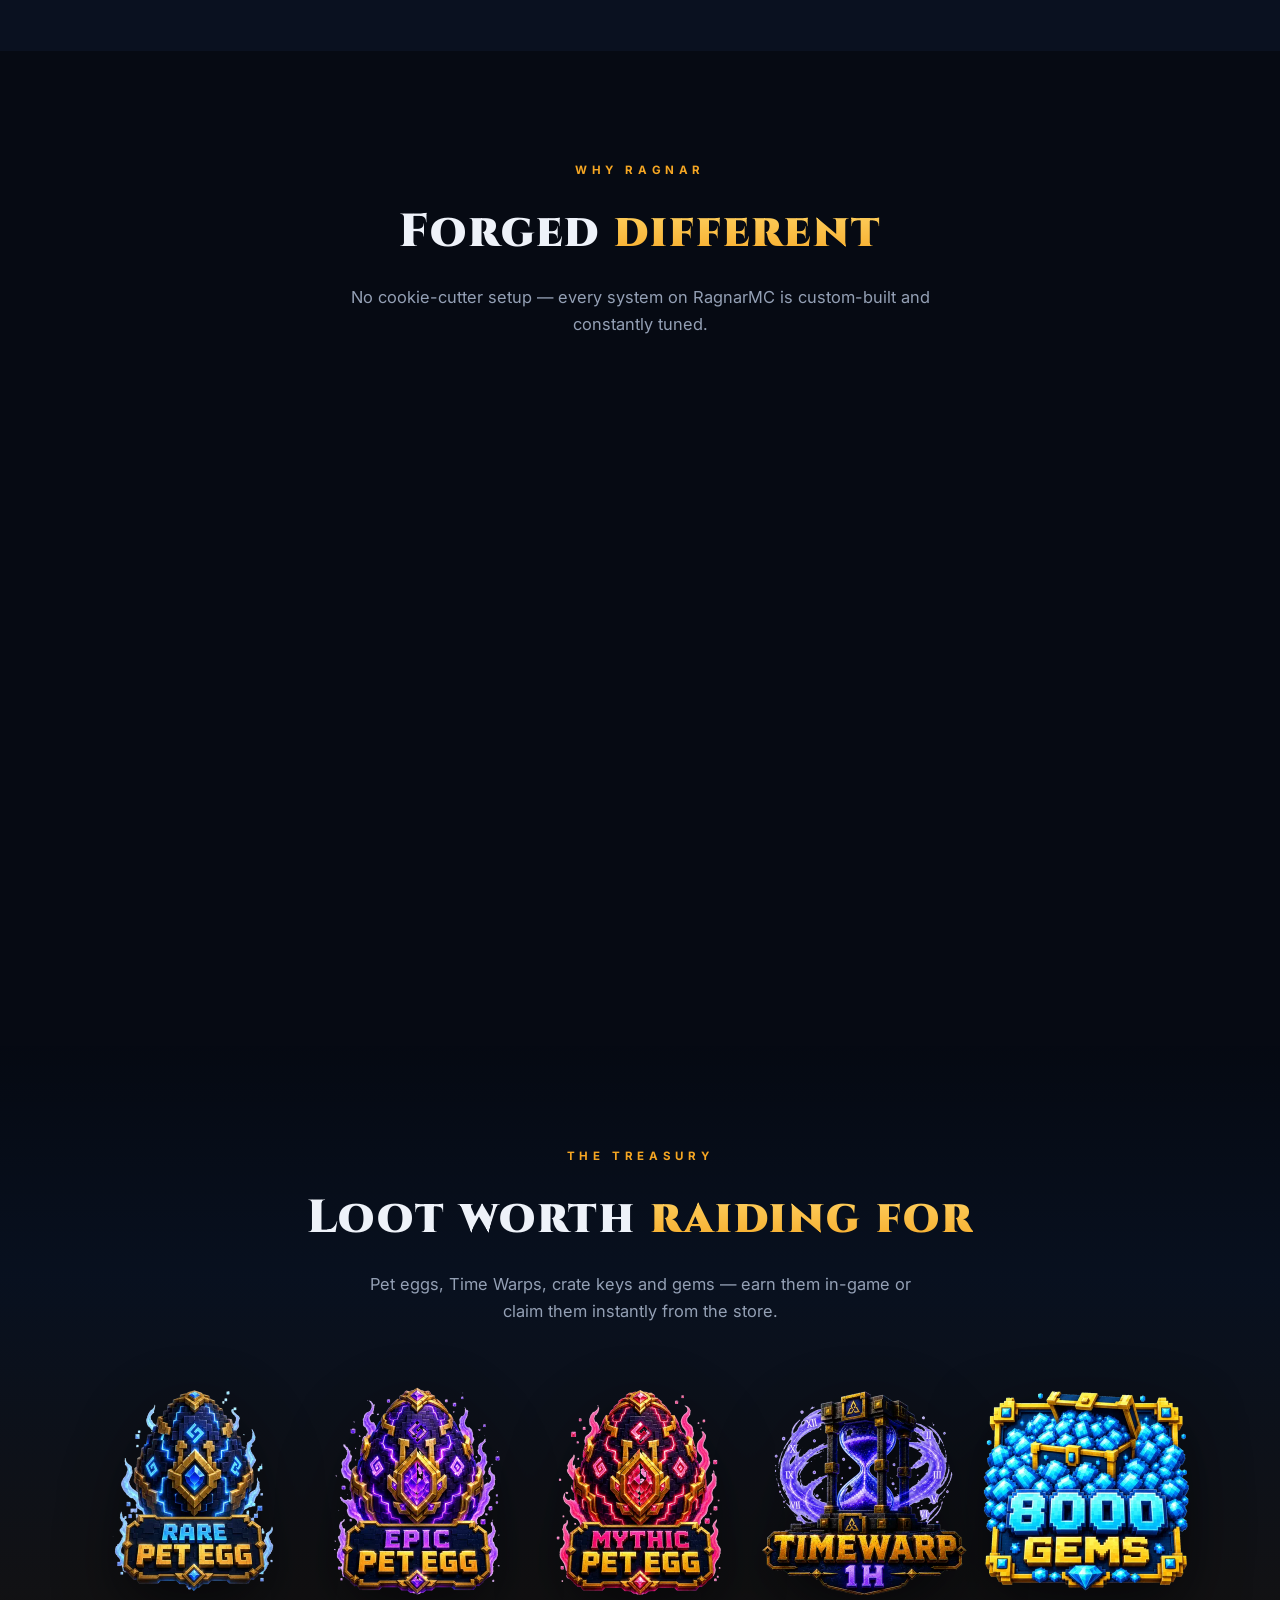
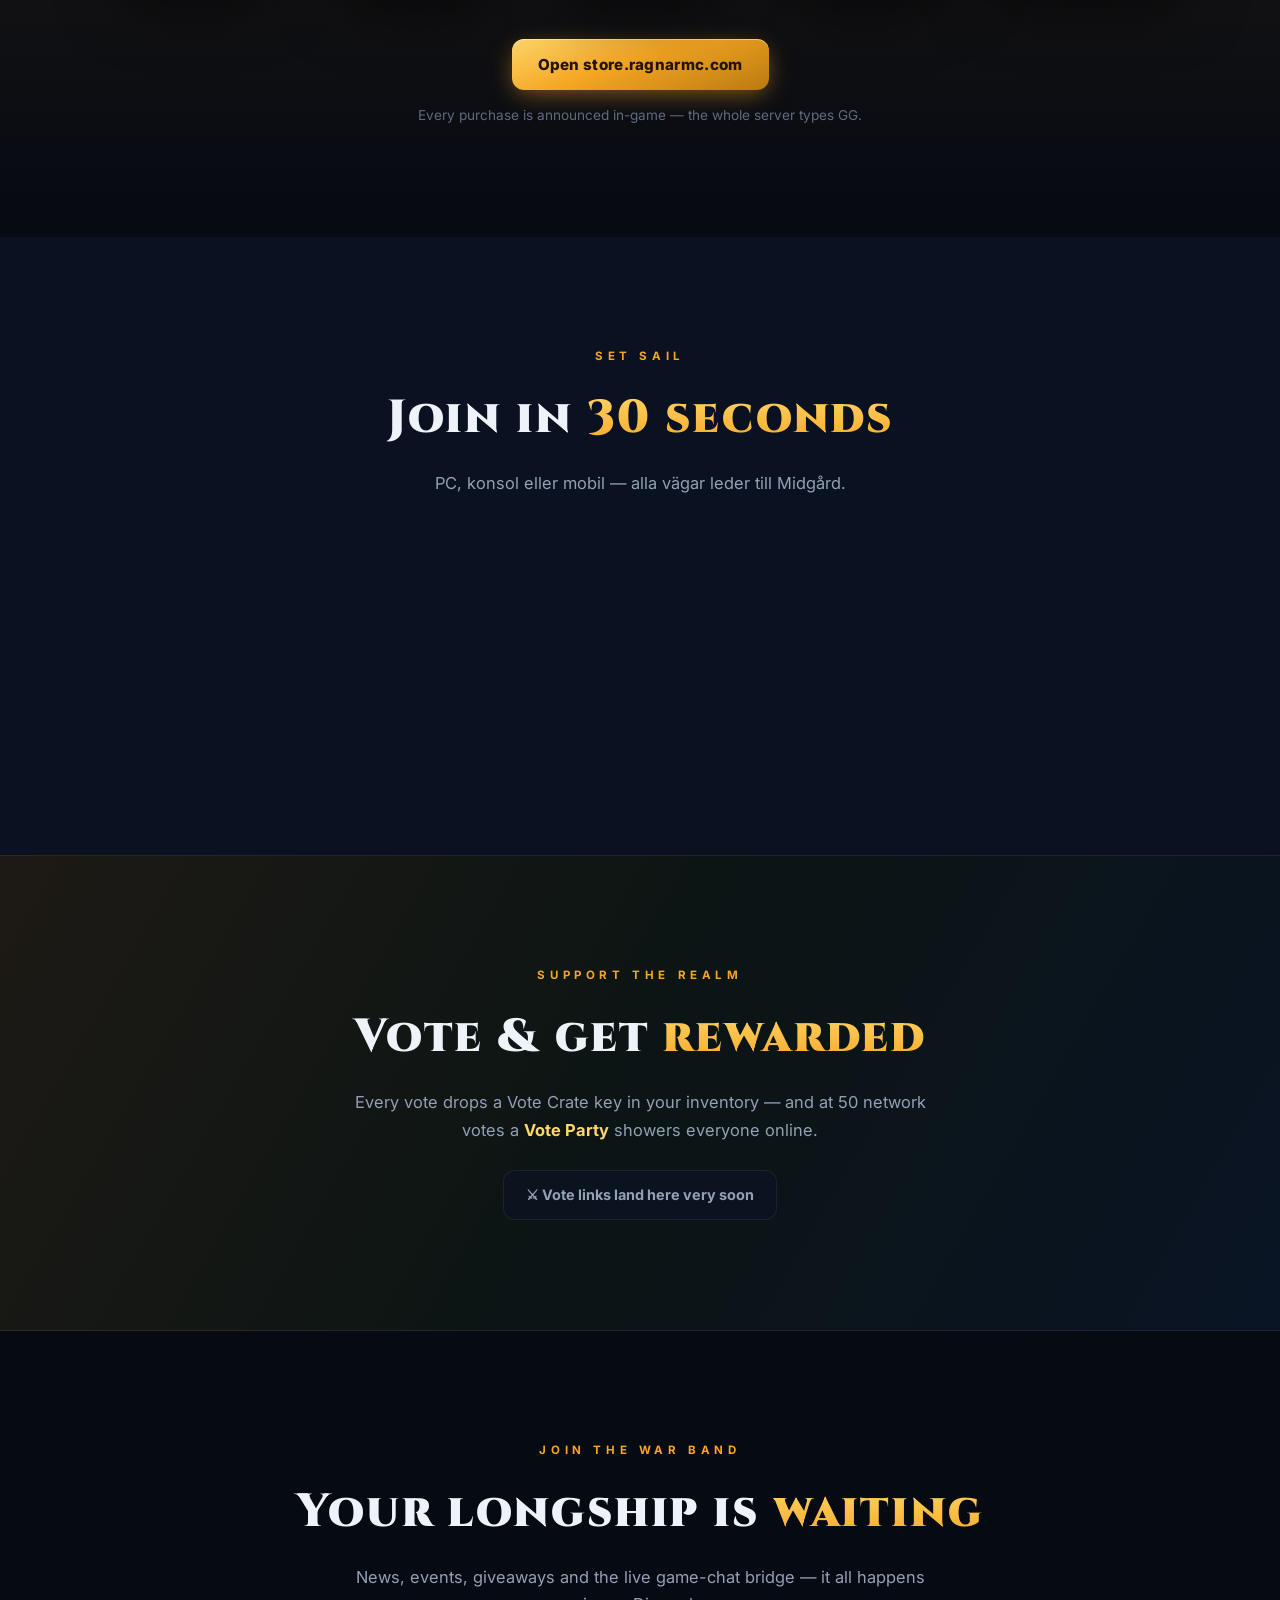
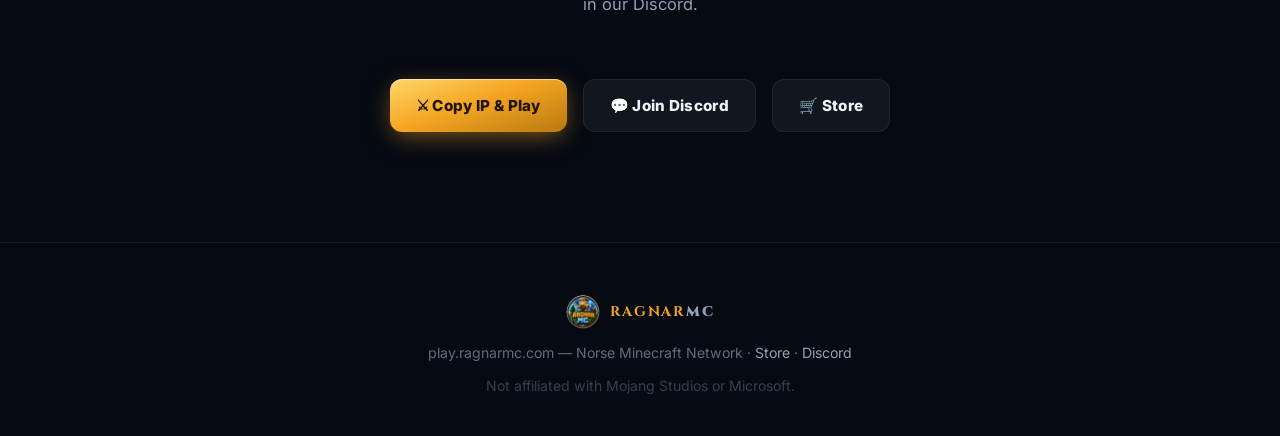
==== commit 2b18e181: "v3: rank tier identities, animated counters, join steps, loot tooltips, scroll progress, parallax, J" ====
--- a/index.html
+++ b/index.html
@@ -10,6 +10,8 @@
 <meta property="og:image" content="https://vertidag-cell.github.io/ragnarmc-web/assets/banner.webp">
 <meta property="og:type" content="website">
 <meta name="theme-color" content="#060a13">
+<link rel="canonical" href="https://vertidag-cell.github.io/ragnarmc-web/">
+<script type="application/ld+json">{"@context":"https://schema.org","@type":"Organization","name":"RagnarMC","url":"https://www.ragnarmc.com","logo":"https://vertidag-cell.github.io/ragnarmc-web/assets/logo.webp","sameAs":["https://discord.gg/FnFb5zNdnD","https://store.ragnarmc.com"]}</script>
 <link rel="icon" type="image/webp" href="assets/logo.webp">
 <link rel="preconnect" href="https://fonts.googleapis.com">
 <link rel="preconnect" href="https://fonts.gstatic.com" crossorigin>
@@ -186,9 +188,38 @@
 .reveal.in{opacity:1;transform:none}
 @media(max-width:680px){.navlinks a.hide-sm{display:none}header{padding-top:130px}.hero-logo{width:150px;height:150px}}
 @media(prefers-reduced-motion:reduce){*,*::before,*::after{animation:none!important;transition:none!important}.reveal{opacity:1;transform:none}}
+
+/* scroll progress */
+.progress{position:fixed;top:0;left:0;height:3px;width:0;z-index:70;background:linear-gradient(90deg,var(--gold-3),var(--gold-2));box-shadow:0 0 12px rgba(245,166,35,.6)}
+/* rank-identiteter */
+.rank{--ac:var(--gold)}
+.rank.c-v{--ac:#57bb5f}.rank.c-b{--ac:#55ffff}.rank.c-j{--ac:#f5a623}.rank.c-o{--ac:#ff5e5e}.rank.c-a{--ac:#b57aff}
+.rank:hover{border-color:var(--ac);box-shadow:0 26px 50px -16px rgba(0,0,0,.7),0 0 46px -8px var(--ac)}
+.rank:hover .nm{color:var(--ac)}
+.rank .tier{position:absolute;top:10px;left:12px;font-family:'Cinzel',serif;font-weight:900;font-size:.72rem;letter-spacing:.18em;color:var(--dim-2)}
+.rank:hover .tier{color:var(--ac)}
+/* stats-remsa */
+.stats{display:grid;grid-template-columns:repeat(auto-fit,minmax(150px,1fr));gap:16px;max-width:860px;margin:64px auto 0;padding:0 26px}
+.stat{background:var(--panel);border:1px solid var(--line);border-radius:16px;padding:22px 12px;text-align:center;backdrop-filter:blur(10px);transition:border-color .25s,transform .25s}
+.stat:hover{border-color:var(--line-hi);transform:translateY(-4px)}
+.stat b{display:block;font-family:'Cinzel',serif;font-size:2.3rem;font-weight:900;line-height:1.1;background:linear-gradient(180deg,var(--gold-2),var(--gold));-webkit-background-clip:text;background-clip:text;color:transparent}
+.stat span{color:var(--dim);font-size:.82rem;font-weight:600;letter-spacing:.08em;text-transform:uppercase}
+/* how to join */
+.steps{display:grid;grid-template-columns:repeat(auto-fit,minmax(280px,1fr));gap:22px;counter-reset:step}
+.step{position:relative;background:var(--panel);border:1px solid var(--line);border-radius:20px;padding:36px 30px 30px;transition:transform .28s,border-color .22s,box-shadow .3s}
+.step:hover{transform:translateY(-6px);border-color:var(--line-hi);box-shadow:var(--shadow)}
+.step::before{counter-increment:step;content:counter(step,upper-roman);position:absolute;top:-18px;left:26px;font-family:'Cinzel',serif;font-weight:900;font-size:1rem;letter-spacing:.1em;color:#221503;background:linear-gradient(160deg,var(--gold-2),var(--gold));padding:7px 16px;border-radius:10px;box-shadow:0 8px 22px -6px rgba(245,166,35,.55)}
+.step h3{font-size:1.06rem;letter-spacing:.06em;margin:6px 0 10px;color:var(--txt)}
+.step p{color:var(--dim);font-size:.94rem}
+.step code{background:rgba(255,255,255,.06);border:1px solid var(--line);border-radius:8px;padding:2px 10px;color:var(--gold-2);font-weight:700;white-space:nowrap}
+/* loot-tooltips */
+.li{position:relative}
+.li[data-tip]::after{content:attr(data-tip);position:absolute;left:50%;bottom:-8px;transform:translateX(-50%) translateY(8px);background:rgba(8,12,22,.96);border:1px solid var(--line-hi);color:var(--gold-2);font-size:.78rem;font-weight:700;padding:8px 14px;border-radius:10px;white-space:nowrap;opacity:0;pointer-events:none;transition:opacity .22s,transform .22s;z-index:5}
+.li[data-tip]:hover::after{opacity:1;transform:translateX(-50%) translateY(0)}
 </style>
 </head>
 <body>
+<div class="progress" id="progress"></div>
 <div class="grain"></div>
 <div class="sky"><div class="stars"></div><div class="stars2"></div><div class="aurora a1"></div><div class="aurora a2"></div><div class="aurora a3"></div></div>
 <div class="embers" id="embers"></div>
@@ -220,7 +251,13 @@
     <div class="bedrock">Bedrock / PE: <b>play.ragnarmc.com</b> · port <b>25565</b> — same worlds, full crossplay</div>
   </div>
   <div class="banner-frame reveal">
-    <div class="banner-tilt" id="banner"><img src="assets/banner.webp" alt="RagnarMC — Norse Minecraft world" width="1500" height="500" fetchpriority="high"></div>
+    <div class="banner-tilt" id="banner"><img src="assets/banner.webp" alt="RagnarMC — Norse Minecraft world" width="1800" height="600" fetchpriority="high"></div>
+  </div>
+  <div class="stats reveal">
+    <div class="stat"><b data-count="17">0</b><span>Norse Pets</span></div>
+    <div class="stat"><b data-count="29">0</b><span>Tool Abilities</span></div>
+    <div class="stat"><b data-count="5">0</b><span>Ranks</span></div>
+    <div class="stat"><b data-count="2">0</b><span>Realms</span></div>
   </div>
 </header>
 
@@ -230,11 +267,11 @@
     <h2 class="sec-title">From Thrall to <em>Allfader</em></h2>
     <p class="sec-sub">Five legendary ranks forged for the network — perks on every server, from bigger islands to /fly and thunder on join.</p>
     <div class="ranks">
-      <div class="rank reveal tilt"><img src="assets/rank-viking.webp" alt="Viking rank" loading="lazy"><div class="nm">VIKING</div></div>
-      <div class="rank reveal tilt"><img src="assets/rank-berserker.webp" alt="Berserker rank" loading="lazy"><div class="nm">BERSERKER</div></div>
-      <div class="rank reveal tilt hot"><span class="tagchip">POPULAR</span><img src="assets/rank-jarl.webp" alt="Jarl rank" loading="lazy"><div class="nm">JARL</div></div>
-      <div class="rank reveal tilt"><img src="assets/rank-odin.webp" alt="Odin rank" loading="lazy"><div class="nm">ODIN</div></div>
-      <div class="rank reveal tilt"><img src="assets/rank-allfader.webp" alt="Allfader rank" loading="lazy"><div class="nm">ALLFADER</div></div>
+      <div class="rank reveal tilt c-v"><span class="tier">TIER I</span><img src="assets/rank-viking.webp" alt="Viking rank" loading="lazy"><div class="nm">VIKING</div></div>
+      <div class="rank reveal tilt c-b"><span class="tier">TIER II</span><img src="assets/rank-berserker.webp" alt="Berserker rank" loading="lazy"><div class="nm">BERSERKER</div></div>
+      <div class="rank reveal tilt hot c-j"><span class="tier">TIER III</span><span class="tagchip">POPULAR</span><img src="assets/rank-jarl.webp" alt="Jarl rank" loading="lazy"><div class="nm">JARL</div></div>
+      <div class="rank reveal tilt c-o"><span class="tier">TIER IV</span><img src="assets/rank-odin.webp" alt="Odin rank" loading="lazy"><div class="nm">ODIN</div></div>
+      <div class="rank reveal tilt c-a"><span class="tier">TIER V</span><img src="assets/rank-allfader.webp" alt="Allfader rank" loading="lazy"><div class="nm">ALLFADER</div></div>
     </div>
     <div class="center" style="margin-top:44px">
       <a class="btn btn-gold" href="https://store.ragnarmc.com" target="_blank" rel="noopener">🛒 Browse the Store</a>
@@ -298,15 +335,28 @@
     <h2 class="sec-title">Loot worth <em>raiding for</em></h2>
     <p class="sec-sub">Pet eggs, Time Warps, crate keys and gems — earn them in-game or claim them instantly from the store.</p>
     <div class="loot">
-      <div class="li reveal"><img src="assets/egg-rare.webp" alt="Rare Pet Egg" loading="lazy"></div>
-      <div class="li reveal"><img src="assets/egg-epic.webp" alt="Epic Pet Egg" loading="lazy"></div>
-      <div class="li reveal"><img src="assets/egg-mythic.webp" alt="Mythic Pet Egg" loading="lazy"></div>
-      <div class="li reveal"><img src="assets/timewarp.webp" alt="Time Warp" loading="lazy"></div>
-      <div class="li reveal"><img src="assets/gems.webp" alt="Gems" loading="lazy"></div>
+      <div class="li reveal" data-tip="Rare 60% • Epic 15% — pity-protected"><img src="assets/egg-rare.webp" alt="Rare Pet Egg" loading="lazy"></div>
+      <div class="li reveal" data-tip="Epic 50% • Mythic 10% — guaranteed Rare+"><img src="assets/egg-epic.webp" alt="Epic Pet Egg" loading="lazy"></div>
+      <div class="li reveal" data-tip="Mythic 45% — your best shot at FENRIR"><img src="assets/egg-mythic.webp" alt="Mythic Pet Egg" loading="lazy"></div>
+      <div class="li reveal" data-tip="Collects 1h of gen production — instantly"><img src="assets/timewarp.webp" alt="Time Warp" loading="lazy"></div>
+      <div class="li reveal" data-tip="Spend on eggs, /fly, sell wands &amp; keys"><img src="assets/gems.webp" alt="Gems" loading="lazy"></div>
     </div>
     <div class="center">
       <a class="btn btn-gold" href="https://store.ragnarmc.com" target="_blank" rel="noopener">Open store.ragnarmc.com</a>
       <p style="color:var(--dim-2);font-size:.85rem;margin-top:14px">Every purchase is announced in-game — the whole server types GG.</p>
+    </div>
+  </div>
+</section>
+
+<section id="join" style="background:var(--bg-2)">
+  <div class="wrap">
+    <div class="sec-kicker">Set Sail</div>
+    <h2 class="sec-title">Join in <em>30 seconds</em></h2>
+    <p class="sec-sub">PC, konsol eller mobil — alla vägar leder till Midgård.</p>
+    <div class="steps">
+      <div class="step reveal"><h3>☕ JAVA EDITION</h3><p>Multiplayer → Add Server → paste <code>play.ragnarmc.com</code> — done. Version 1.21.x.</p></div>
+      <div class="step reveal"><h3>📱 BEDROCK / CONSOLE</h3><p>Servers → Add Server → address <code>play.ragnarmc.com</code>, port <code>25565</code>. Same worlds as Java.</p></div>
+      <div class="step reveal"><h3>💬 LINK DISCORD</h3><p>Run <code>/discordlink</code> in-game and chat with the network from anywhere — plus event pings and giveaways.</p></div>
     </div>
   </div>
 </section>
@@ -357,7 +407,21 @@
   else{el.textContent='Realm restarting — moments away';}
 }).catch(()=>{document.getElementById('status-txt').textContent='Online'});
 const nav=document.getElementById('nav');
-addEventListener('scroll',()=>nav.classList.toggle('scrolled',scrollY>24),{passive:true});
+const prog=document.getElementById('progress');
+const heroLogo=document.querySelector('.hero-logo');
+addEventListener('scroll',()=>{
+  nav.classList.toggle('scrolled',scrollY>24);
+  const h=document.documentElement;
+  prog.style.width=(scrollY/(h.scrollHeight-innerHeight)*100)+'%';
+  if(heroLogo&&scrollY<800){heroLogo.style.translate='0 '+(scrollY*.12)+'px'}
+},{passive:true});
+// räknare
+const cio=new IntersectionObserver(es=>es.forEach(e=>{
+  if(!e.isIntersecting)return;cio.unobserve(e.target);
+  const el=e.target,end=+el.dataset.count,t0=performance.now();
+  (function tick(t){const p=Math.min(1,(t-t0)/1200),v=Math.round(end*(1-Math.pow(1-p,3)));el.textContent=v;if(p<1)requestAnimationFrame(tick)})(t0);
+}),{threshold:.6});
+document.querySelectorAll('[data-count]').forEach(el=>cio.observe(el));
 const io=new IntersectionObserver(es=>es.forEach(e=>{
   if(e.isIntersecting){e.target.style.transitionDelay=(e.target.dataset.d||0)+'ms';e.target.classList.add('in');io.unobserve(e.target)}
 }),{threshold:.14});
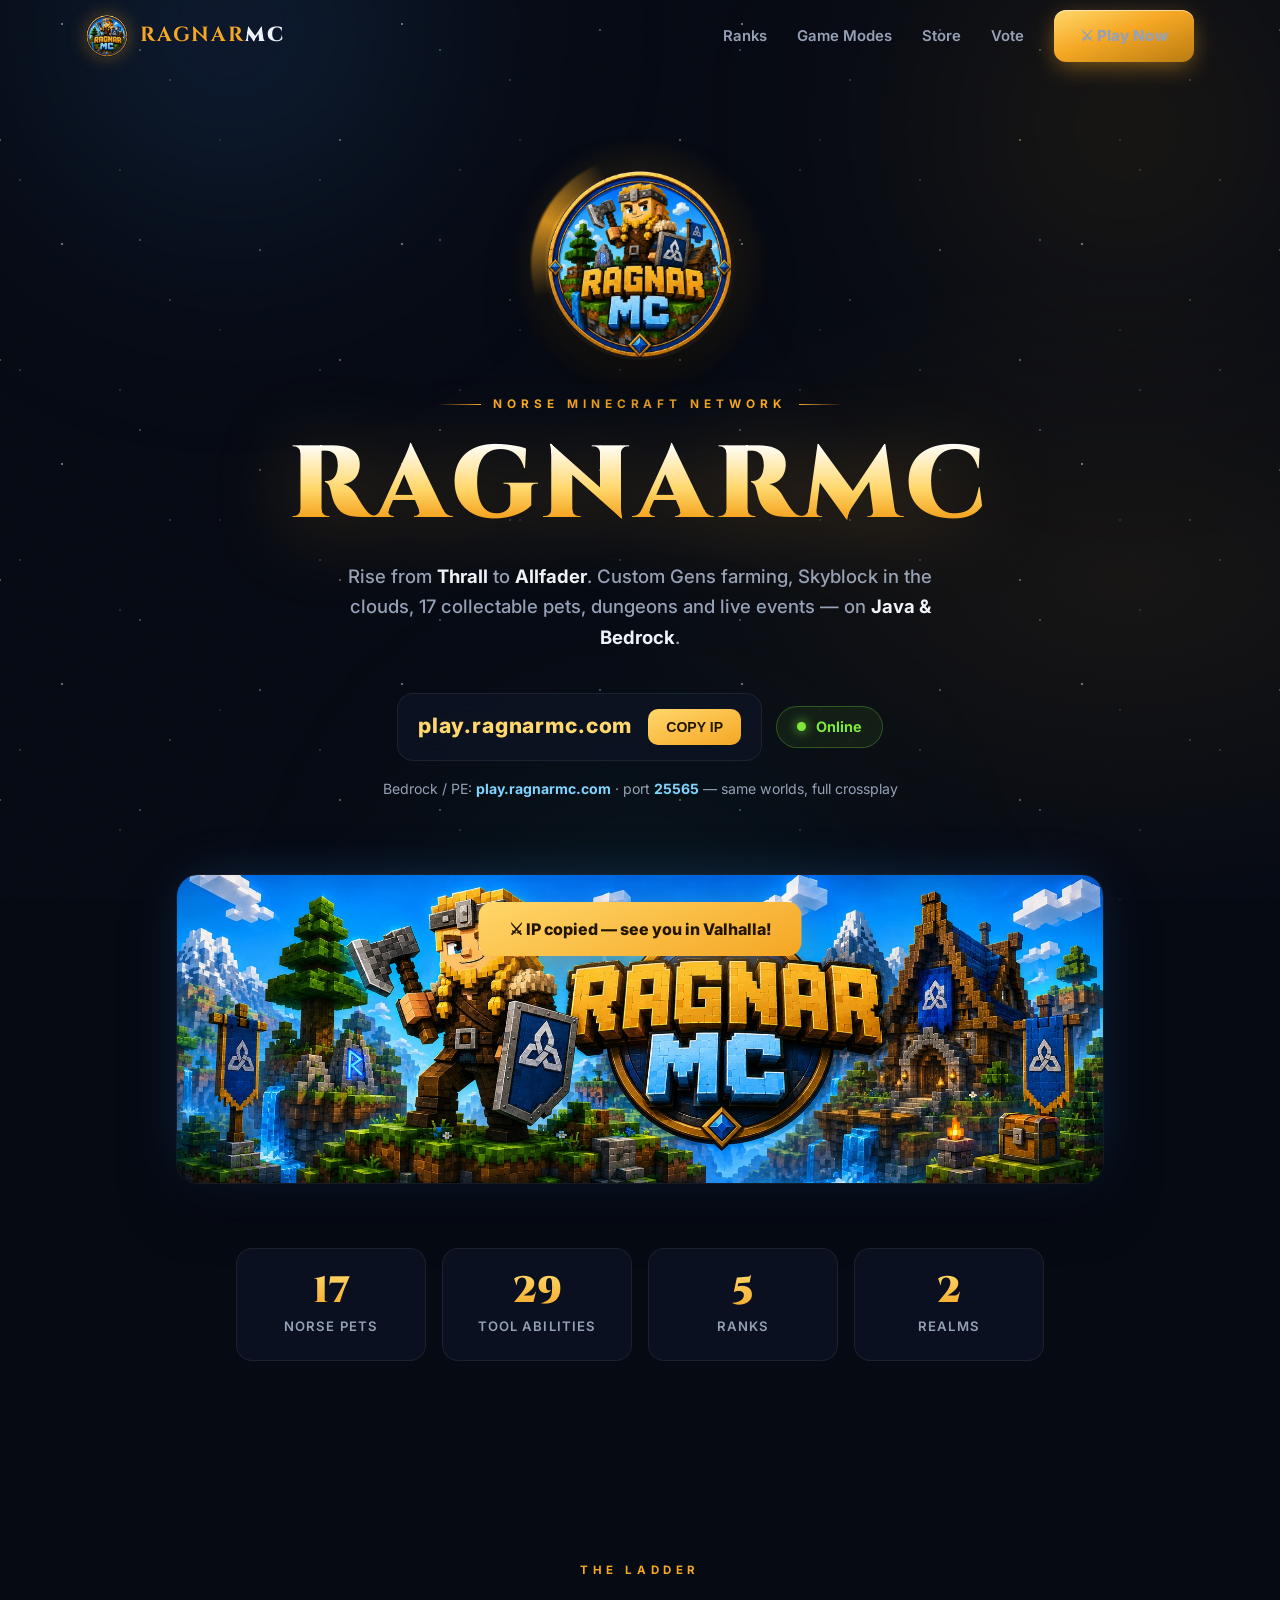
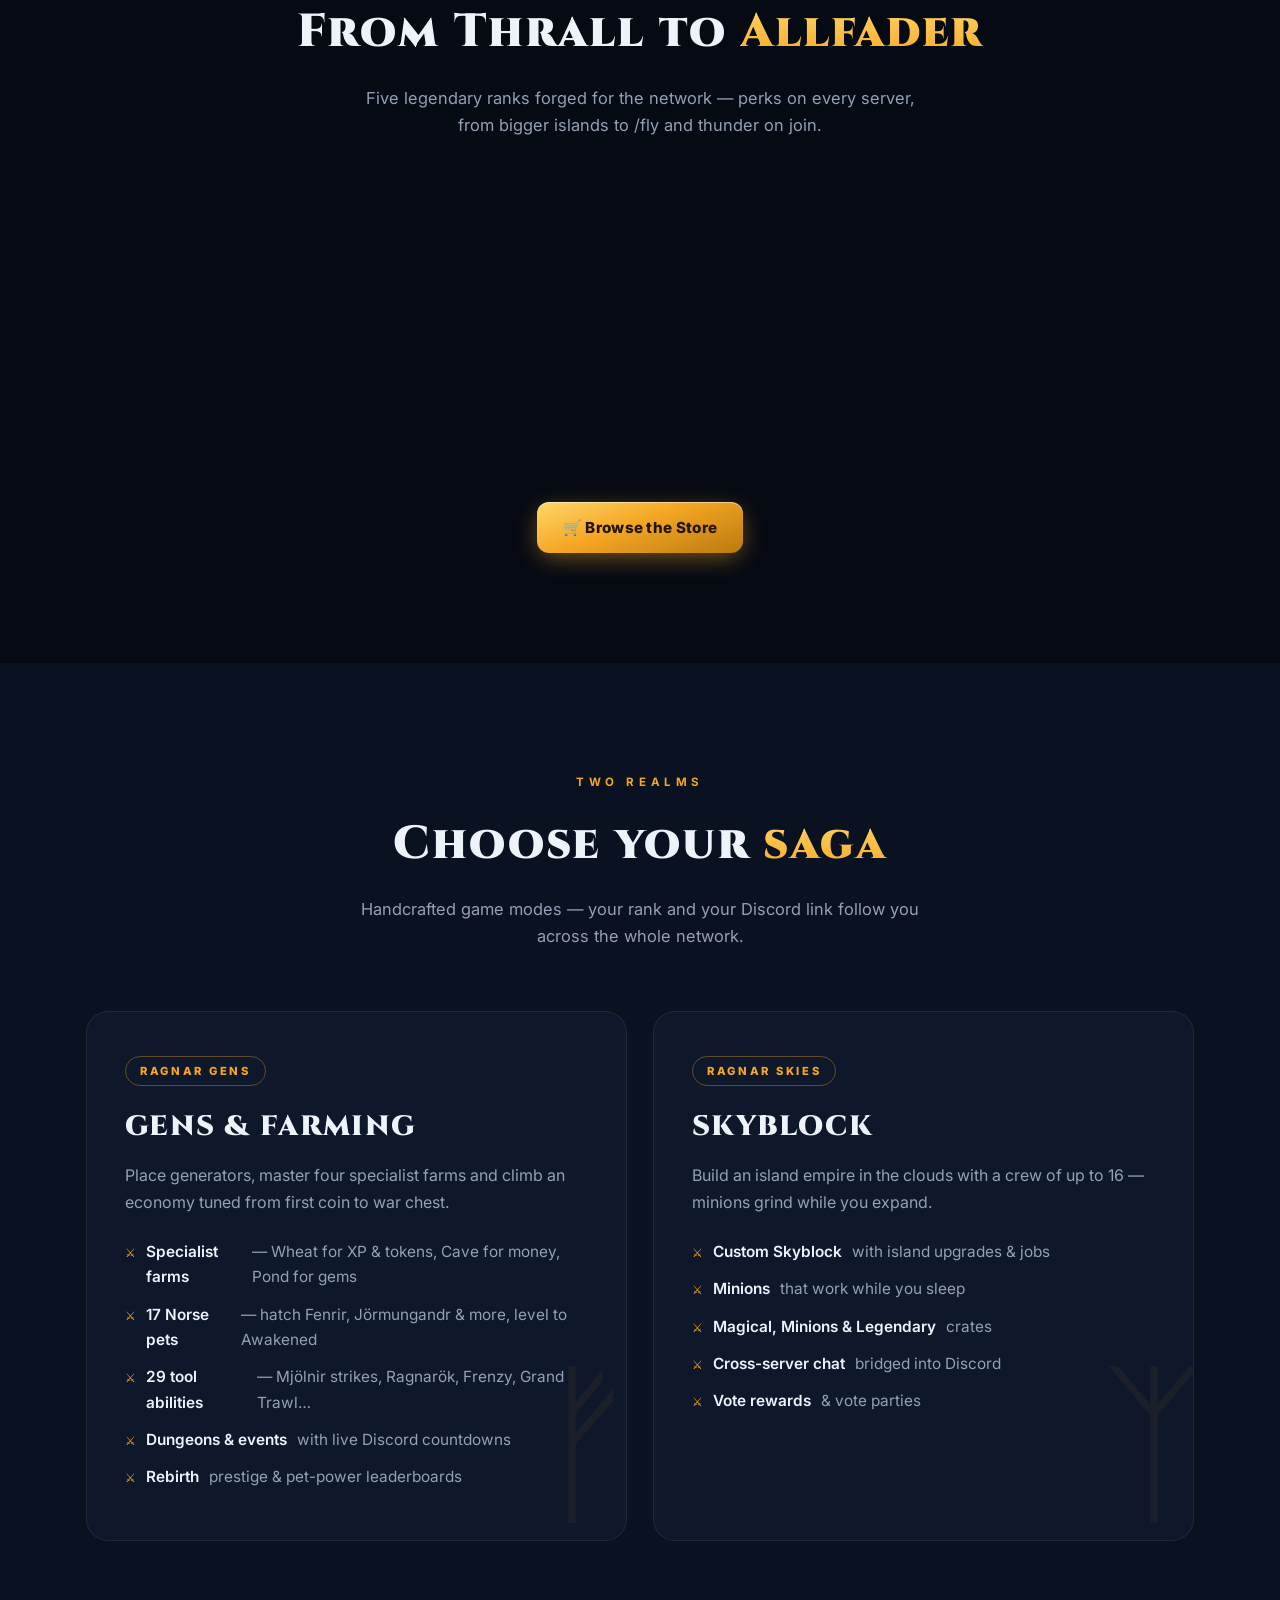
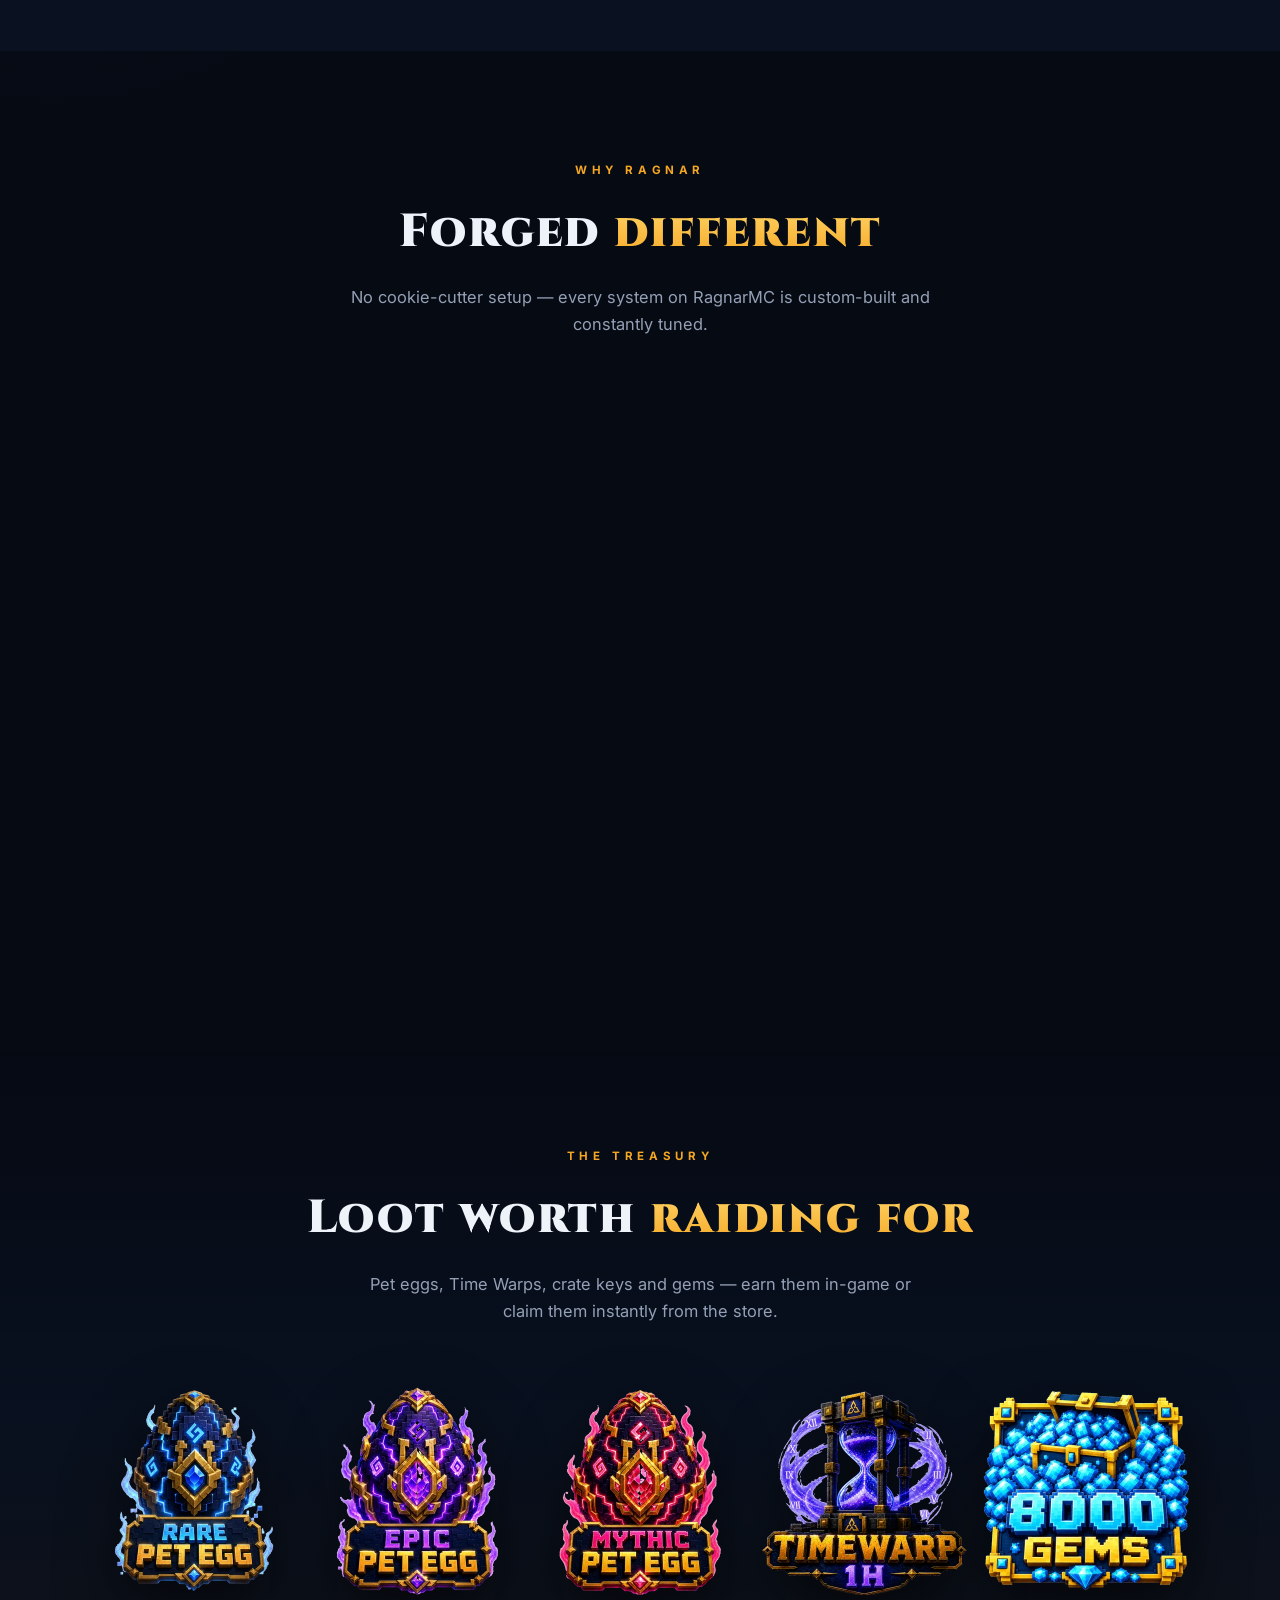
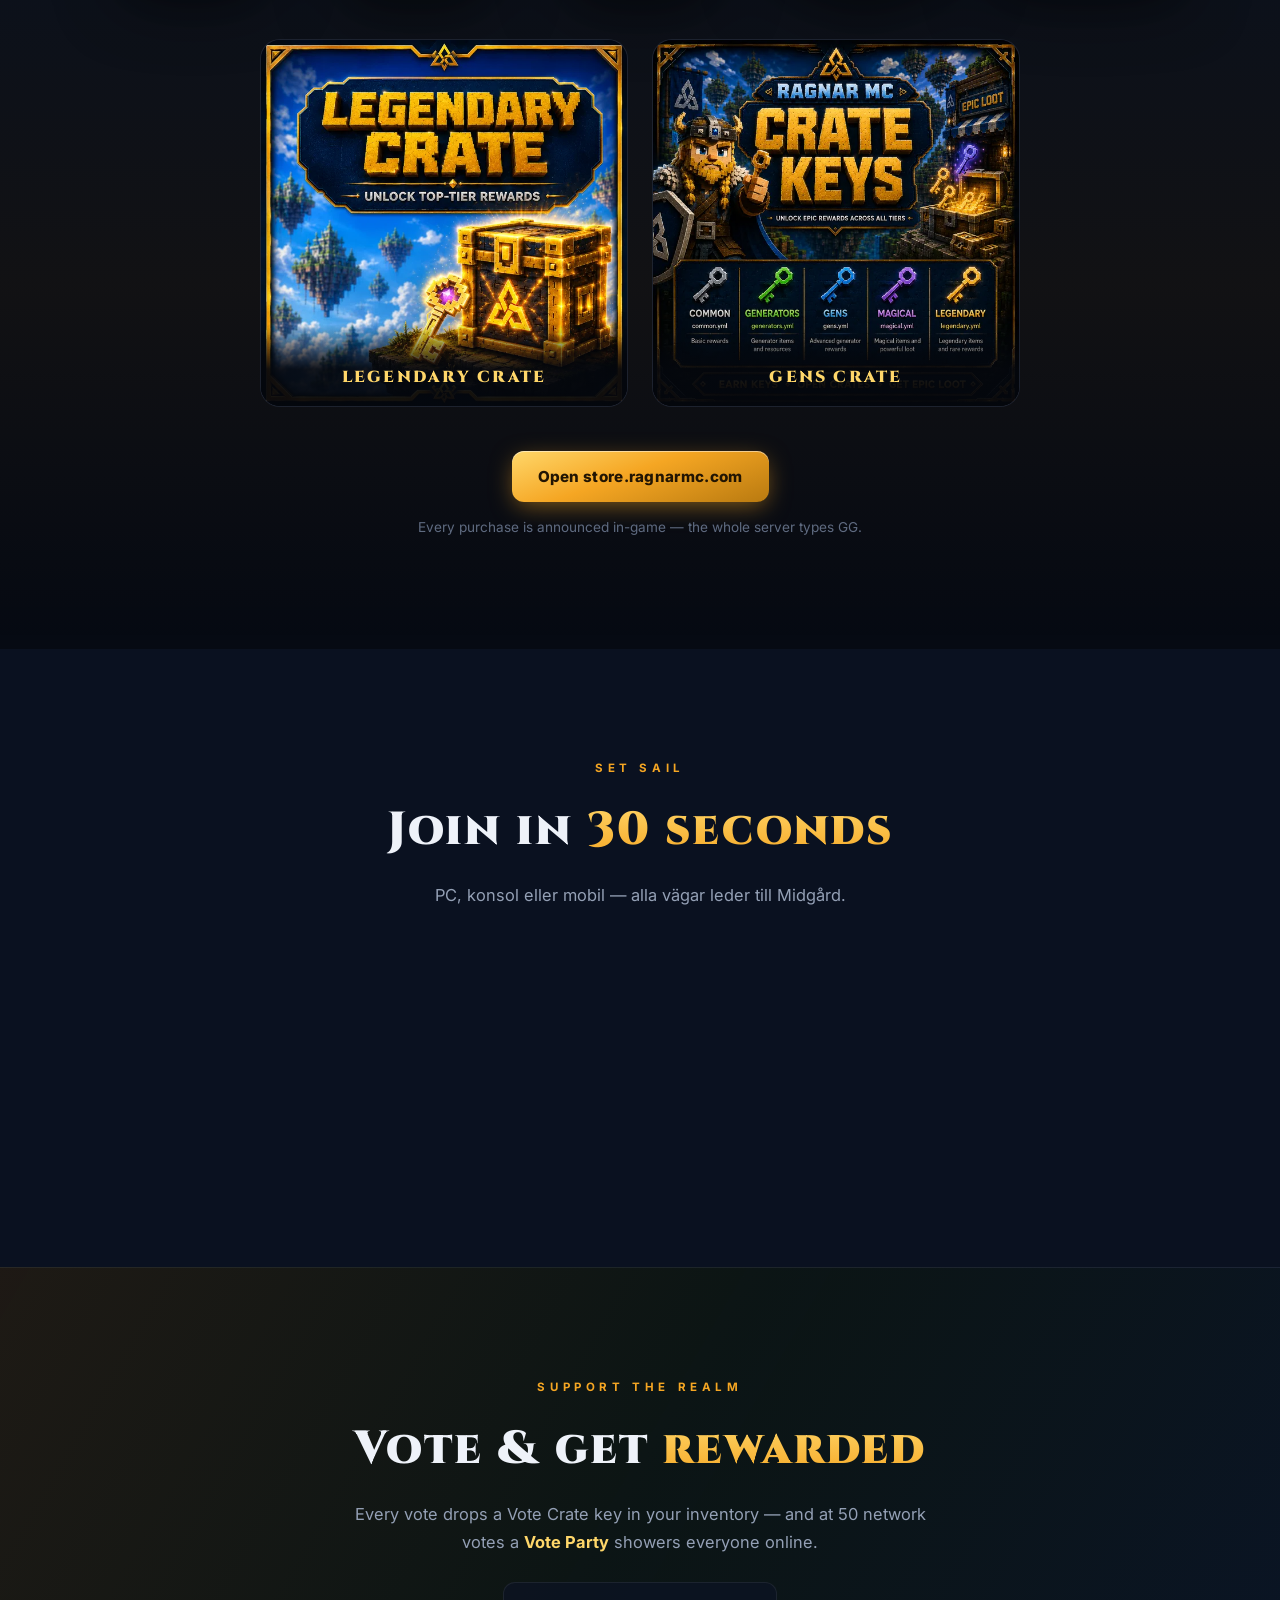
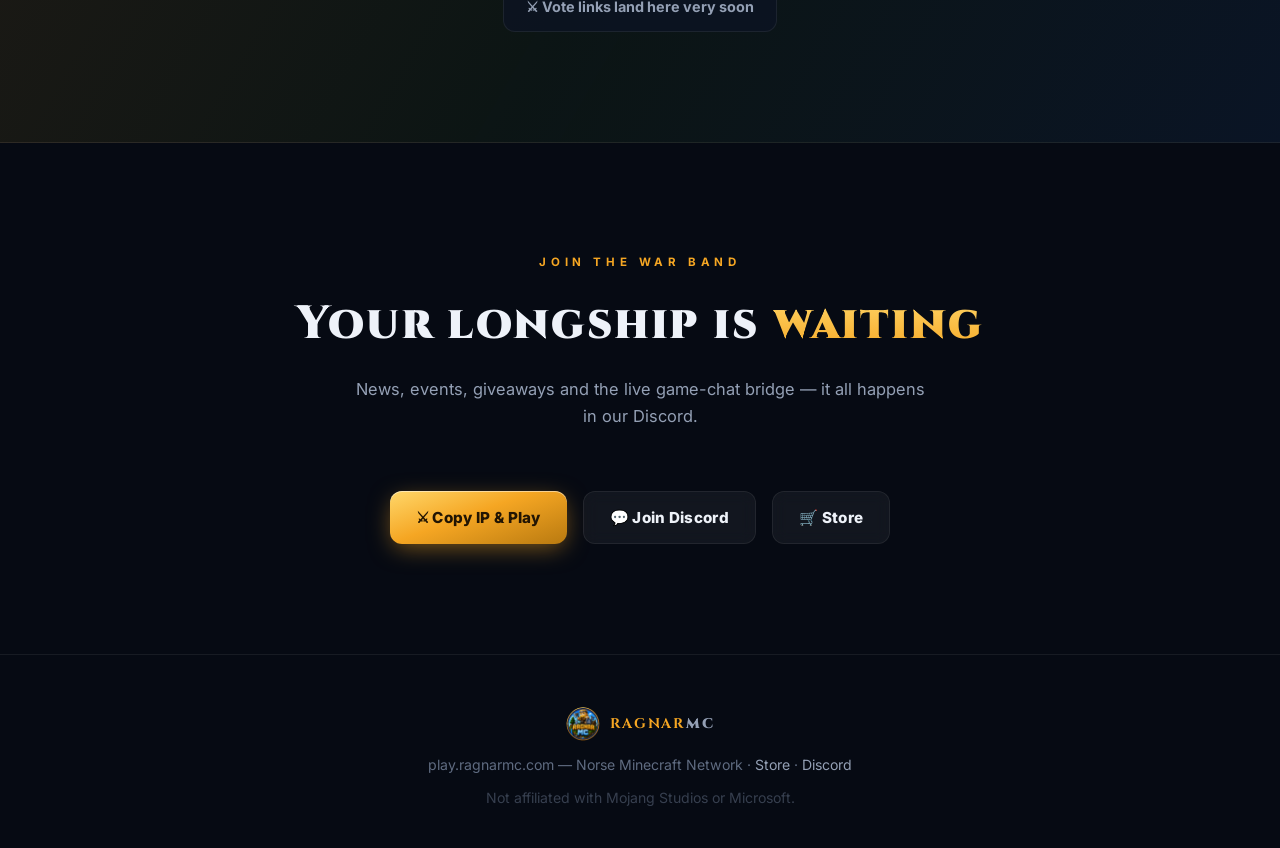
==== commit c20de975: "v4: despeckled item art (fixes mythic egg stray pixels), crate showcase, shooting stars, back-to-top" ====
--- a/index.html
+++ b/index.html
@@ -216,6 +216,20 @@
 .li{position:relative}
 .li[data-tip]::after{content:attr(data-tip);position:absolute;left:50%;bottom:-8px;transform:translateX(-50%) translateY(8px);background:rgba(8,12,22,.96);border:1px solid var(--line-hi);color:var(--gold-2);font-size:.78rem;font-weight:700;padding:8px 14px;border-radius:10px;white-space:nowrap;opacity:0;pointer-events:none;transition:opacity .22s,transform .22s;z-index:5}
 .li[data-tip]:hover::after{opacity:1;transform:translateX(-50%) translateY(0)}
+
+/* crates */
+.crates{display:grid;grid-template-columns:repeat(auto-fit,minmax(280px,1fr));gap:24px;max-width:760px;margin:0 auto 44px}
+.crate{position:relative;border-radius:20px;overflow:hidden;border:1px solid var(--line);background:var(--panel);transition:transform .3s,border-color .25s,box-shadow .3s}
+.crate:hover{transform:translateY(-8px) scale(1.02);border-color:var(--line-hi);box-shadow:0 30px 60px -18px rgba(0,0,0,.75),0 0 50px -12px rgba(245,166,35,.4)}
+.crate img{width:100%;transition:transform .4s}
+.crate:hover img{transform:scale(1.06)}
+.crate .lbl{position:absolute;left:0;right:0;bottom:0;padding:40px 20px 16px;text-align:center;font-family:'Cinzel',serif;font-weight:900;letter-spacing:.14em;font-size:1rem;color:var(--gold-2);background:linear-gradient(180deg,transparent,rgba(4,7,13,.92) 55%)}
+/* shooting stars */
+.shoot{position:fixed;top:0;left:0;width:130px;height:2px;z-index:0;pointer-events:none;border-radius:2px;background:linear-gradient(90deg,rgba(255,255,255,.9),transparent);opacity:0;transform-origin:left}
+/* back to top */
+.totop{position:fixed;right:26px;bottom:26px;z-index:65;width:50px;height:50px;border-radius:14px;display:grid;place-items:center;background:var(--panel-2);border:1px solid var(--line);color:var(--gold-2);font-size:1.25rem;cursor:pointer;opacity:0;pointer-events:none;transition:opacity .3s,transform .2s,border-color .2s;backdrop-filter:blur(10px)}
+.totop.show{opacity:1;pointer-events:auto}
+.totop:hover{transform:translateY(-3px);border-color:var(--line-hi)}
 </style>
 </head>
 <body>
@@ -341,6 +355,10 @@
       <div class="li reveal" data-tip="Collects 1h of gen production — instantly"><img src="assets/timewarp.webp" alt="Time Warp" loading="lazy"></div>
       <div class="li reveal" data-tip="Spend on eggs, /fly, sell wands &amp; keys"><img src="assets/gems.webp" alt="Gems" loading="lazy"></div>
     </div>
+    <div class="crates">
+      <a class="crate reveal" href="https://store.ragnarmc.com" target="_blank" rel="noopener"><img src="assets/crate-legendary.webp" alt="Legendary Crate" loading="lazy"><span class="lbl">LEGENDARY CRATE</span></a>
+      <a class="crate reveal" href="https://store.ragnarmc.com" target="_blank" rel="noopener"><img src="assets/crate-gens.webp" alt="Gens Crate" loading="lazy"><span class="lbl">GENS CRATE</span></a>
+    </div>
     <div class="center">
       <a class="btn btn-gold" href="https://store.ragnarmc.com" target="_blank" rel="noopener">Open store.ragnarmc.com</a>
       <p style="color:var(--dim-2);font-size:.85rem;margin-top:14px">Every purchase is announced in-game — the whole server types GG.</p>
@@ -391,6 +409,7 @@
   <div style="margin-top:10px;opacity:.55">Not affiliated with Mojang Studios or Microsoft.</div>
 </footer>
 
+<button class="totop" id="totop" onclick="scrollTo({top:0,behavior:'smooth'})" aria-label="Back to top">⌃</button>
 <div class="toast" id="toast">⚔ IP copied — see you in Valhalla!</div>
 
 <script>
@@ -437,6 +456,20 @@
     card.addEventListener('mouseleave',()=>card.style.transform='');
   });
 }
+// stjärnfall
+if(fine){
+  (function shoot(){
+    const s=document.createElement('div');s.className='shoot';
+    const x=Math.random()*70+10, y=Math.random()*38+4, ang=25+Math.random()*20;
+    s.style.left=x+'vw';s.style.top=y+'vh';s.style.transform=`rotate(${ang}deg)`;
+    document.body.appendChild(s);
+    s.animate([{opacity:0,translate:'0 0'},{opacity:.95,offset:.12},{opacity:0,translate:'46vw 30vh'}],{duration:1100,easing:'ease-out'}).onfinish=()=>s.remove();
+    setTimeout(shoot,6000+Math.random()*11000);
+  })();
+}
+// back to top
+const tt=document.getElementById('totop');
+addEventListener('scroll',()=>tt.classList.toggle('show',scrollY>700),{passive:true});
 const em=document.getElementById('embers');
 for(let i=0;i<34;i++){
   const s=document.createElement('span');
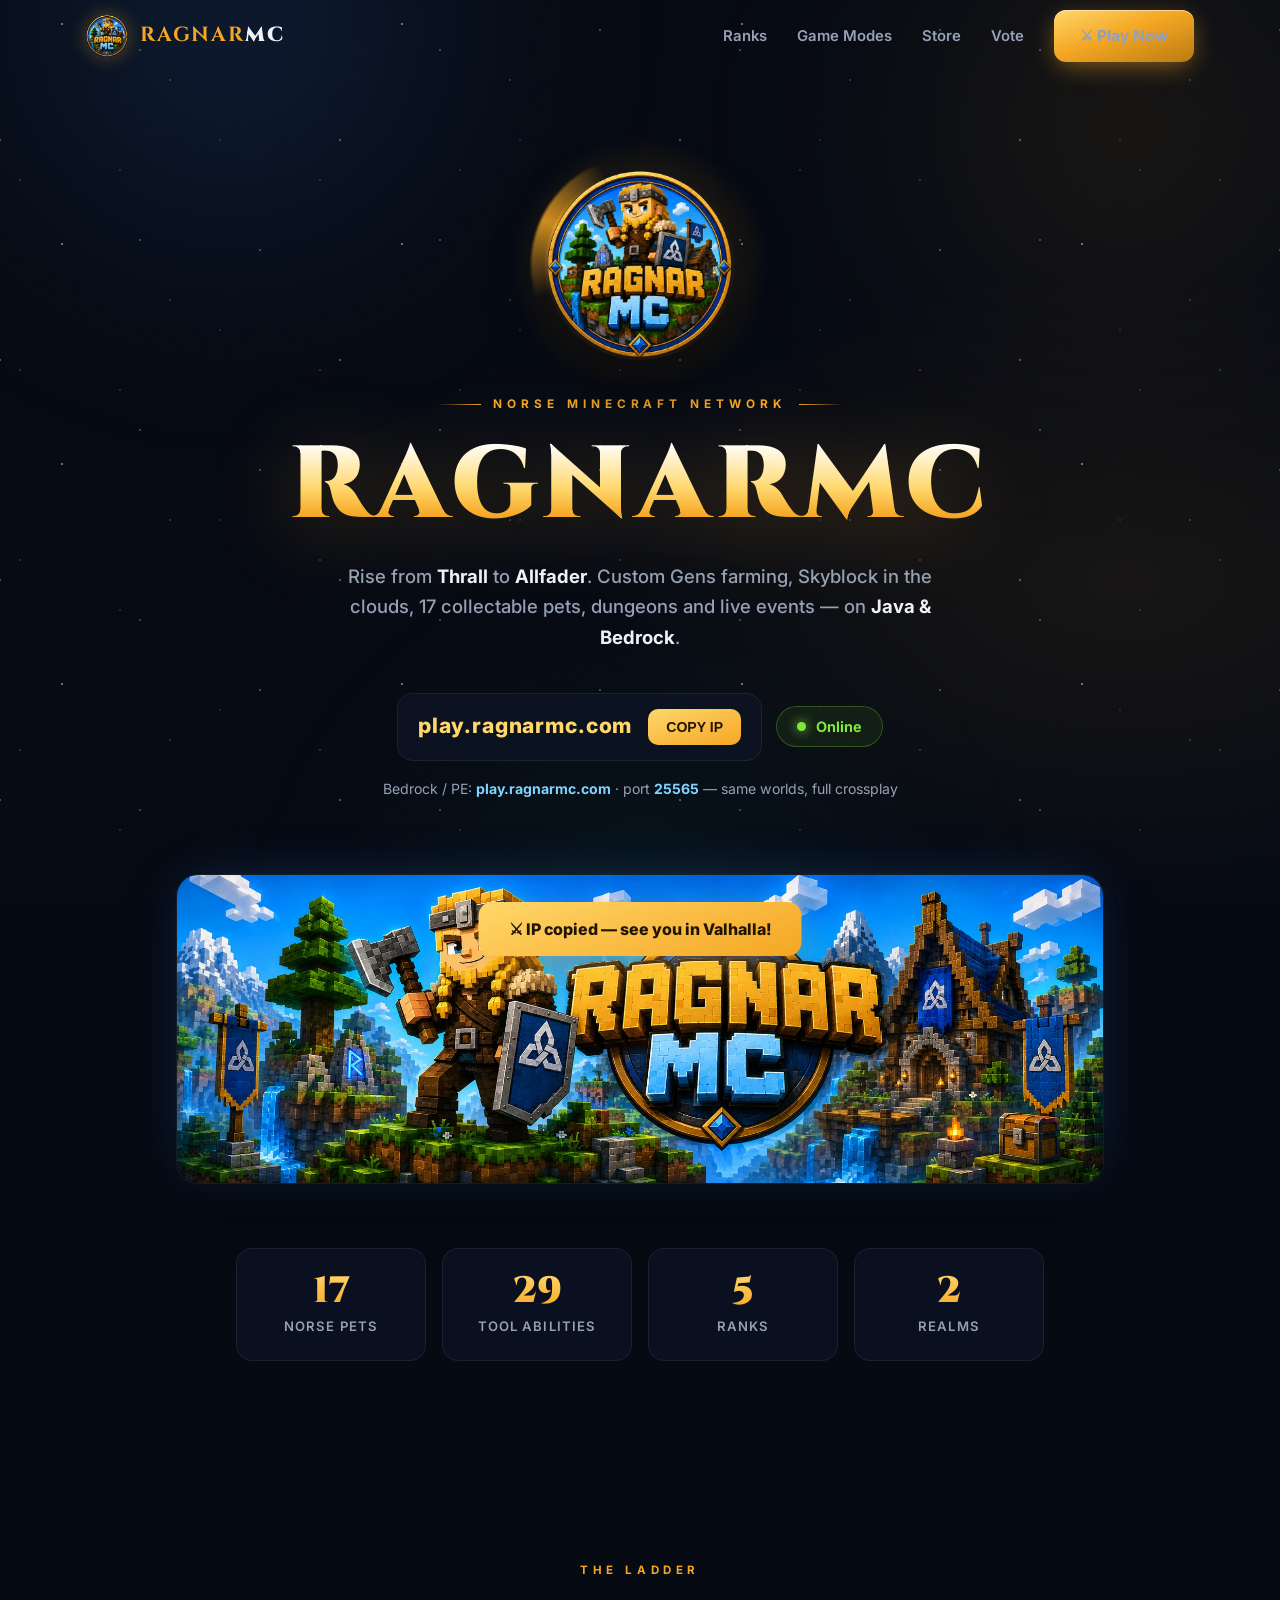
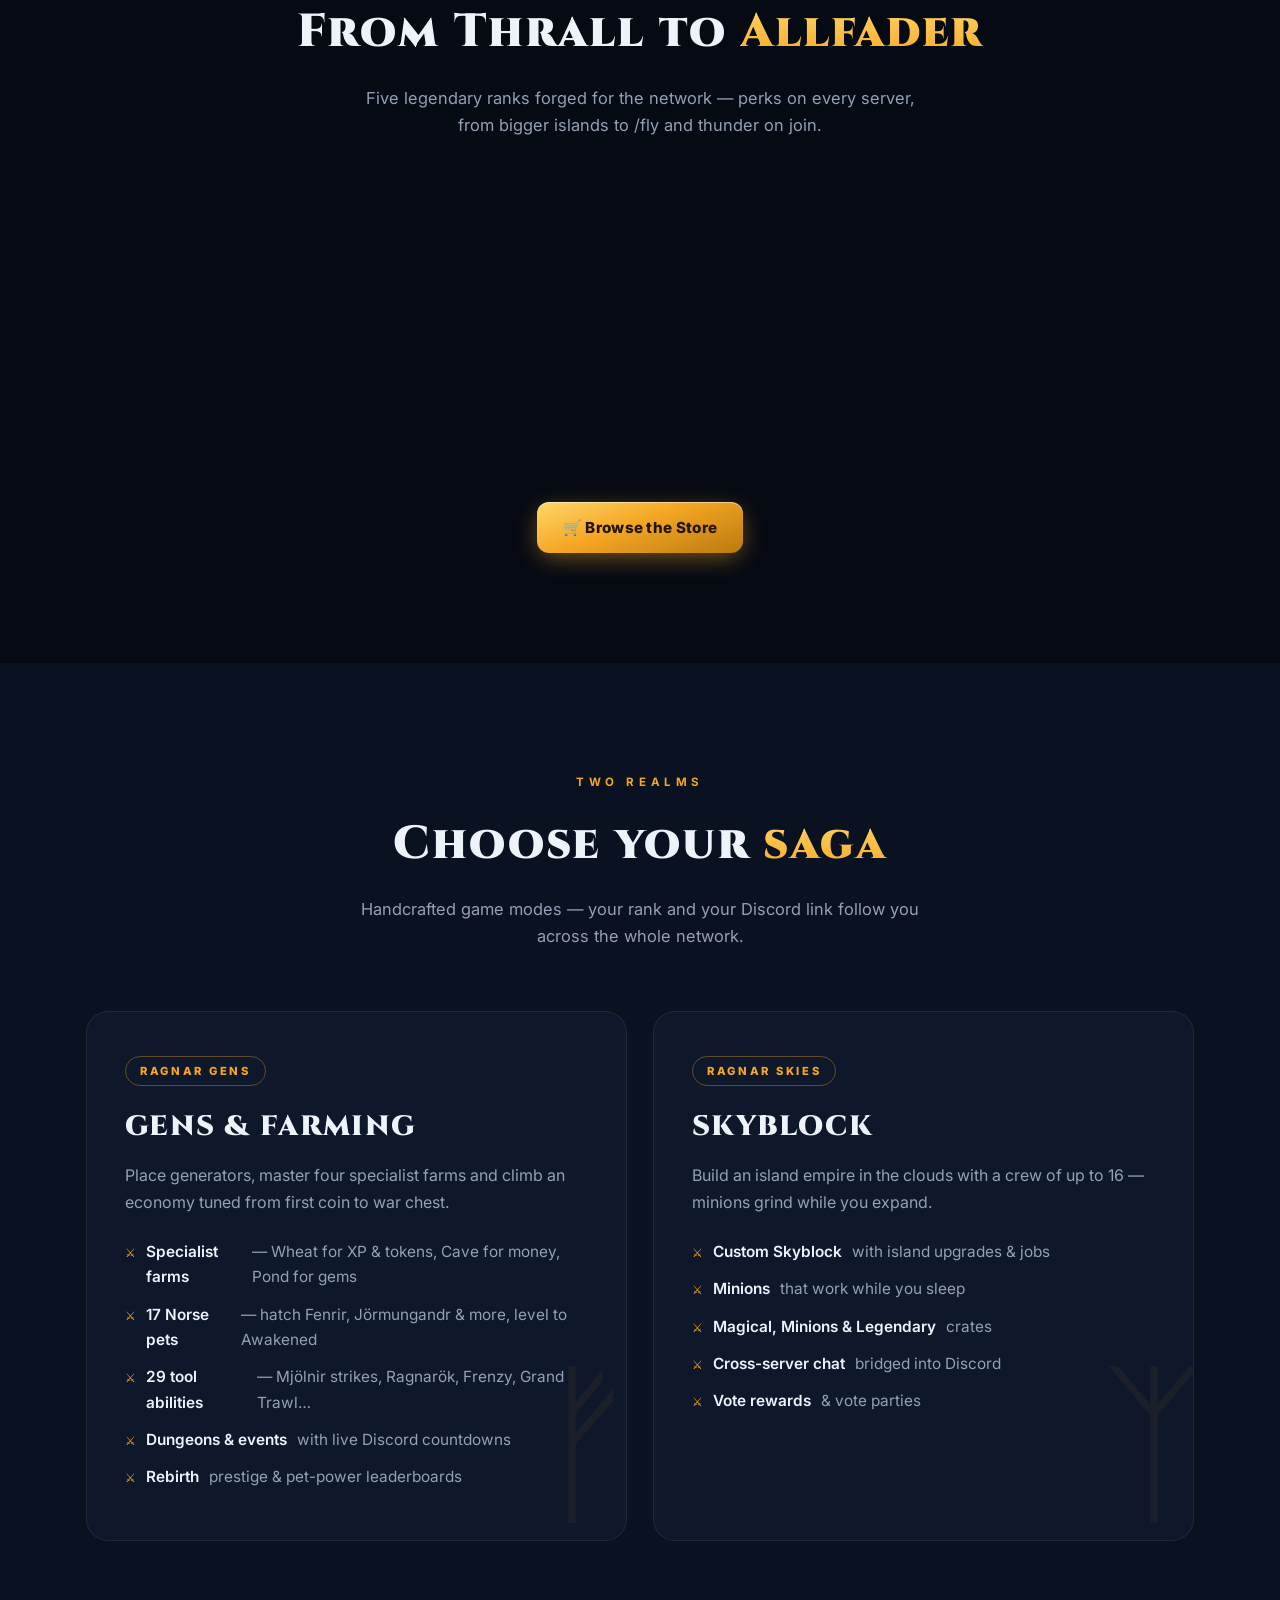
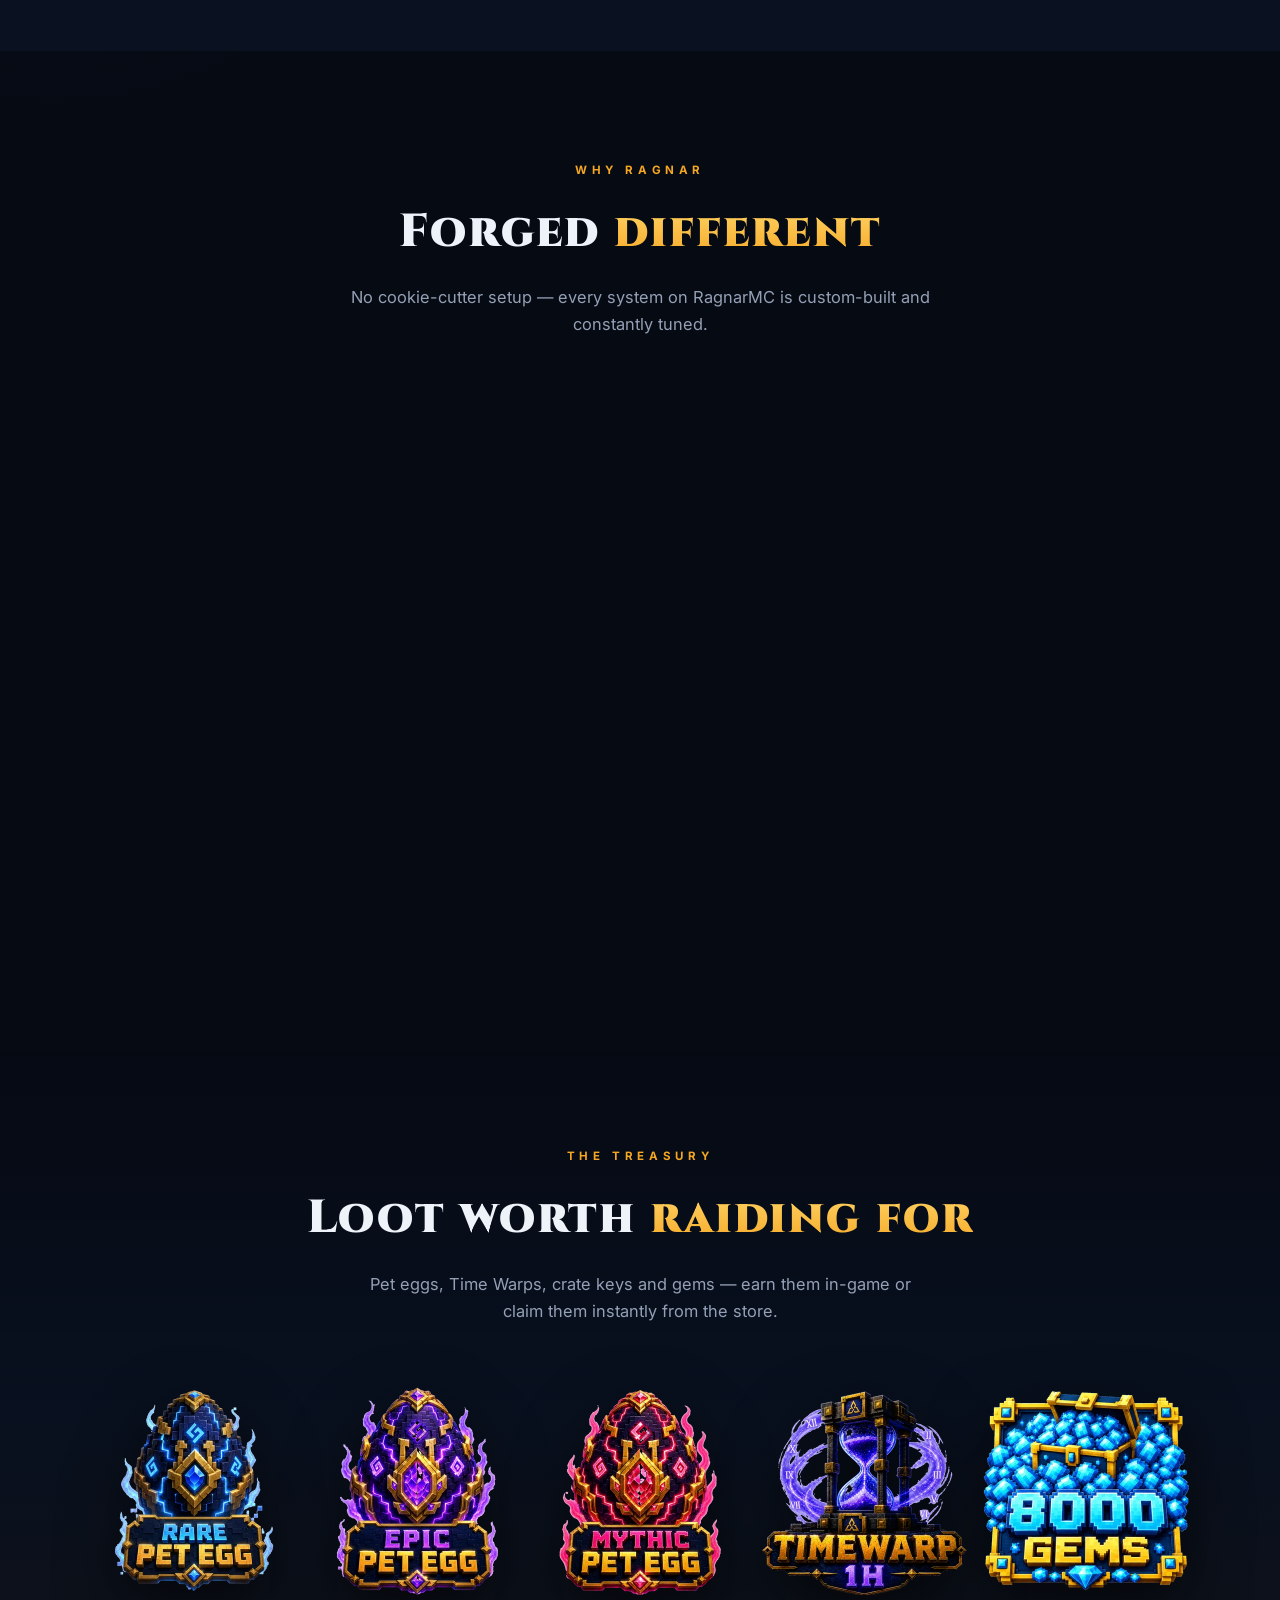
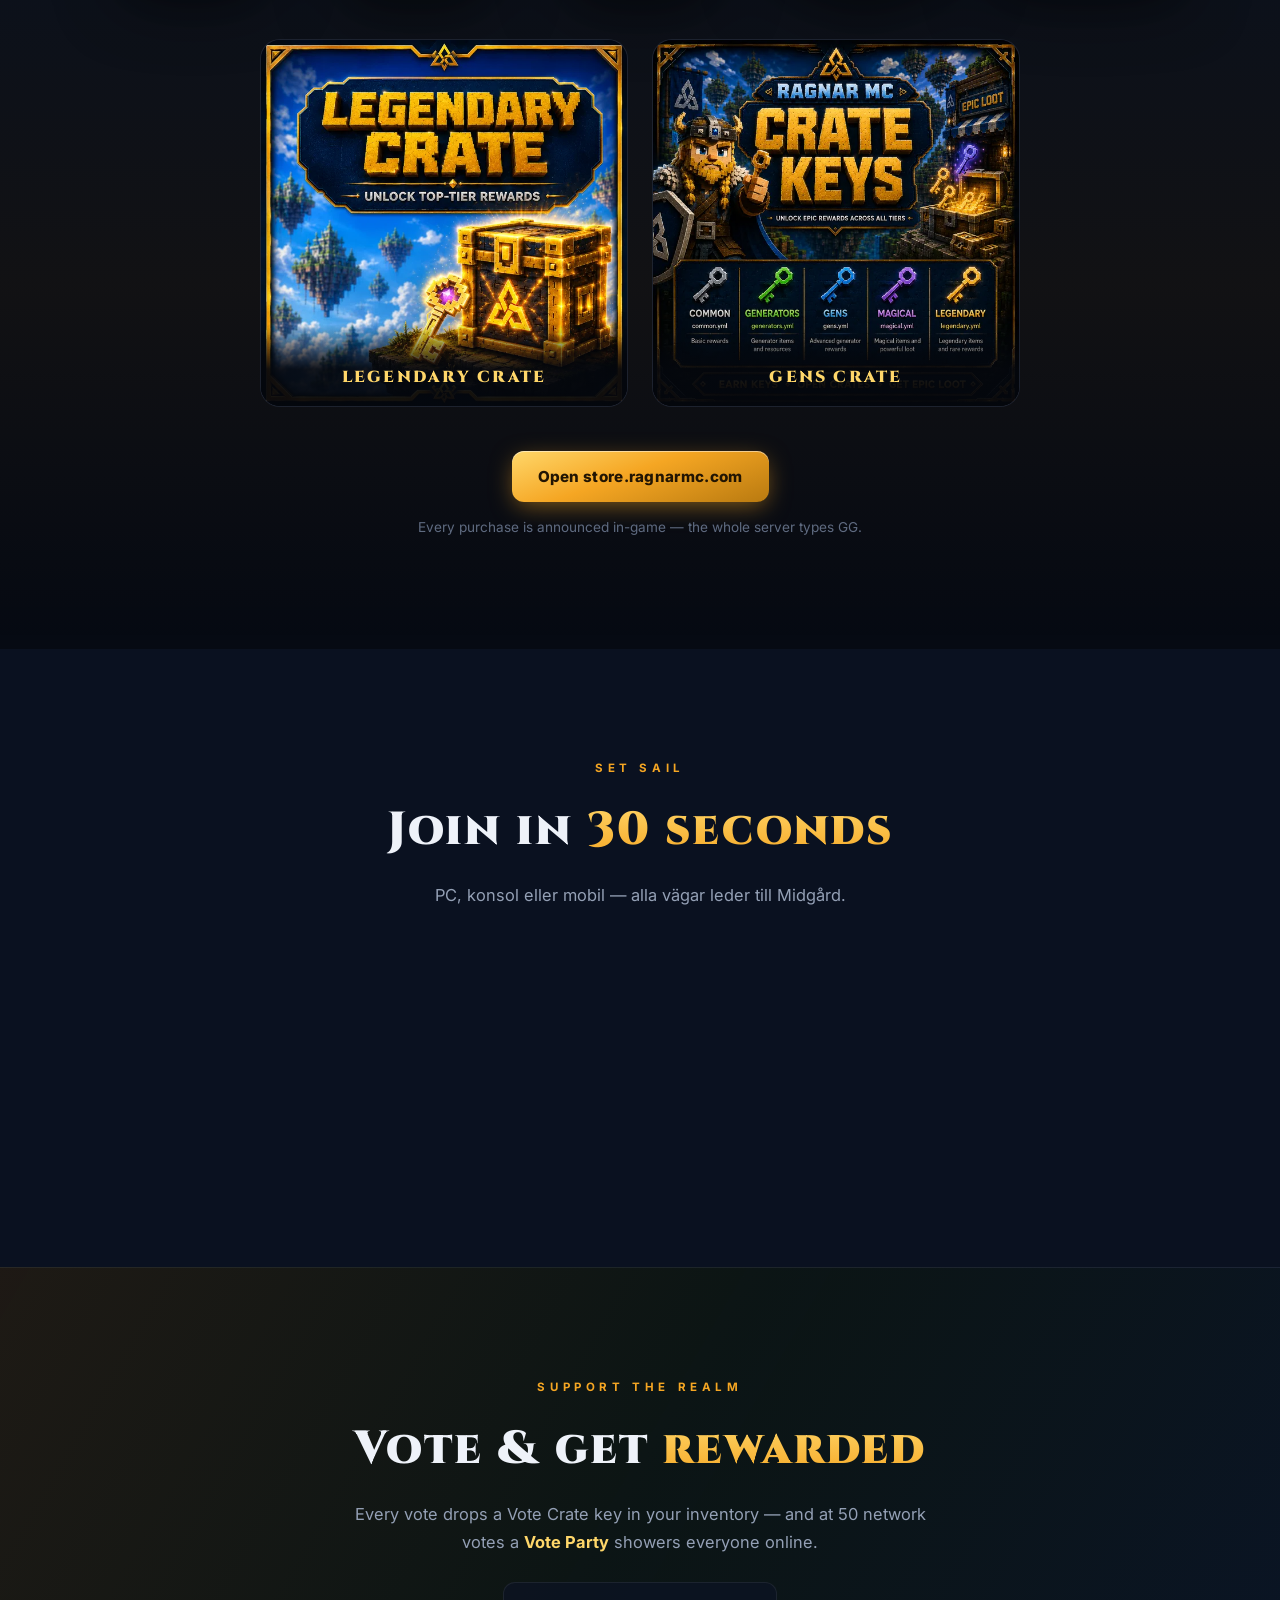
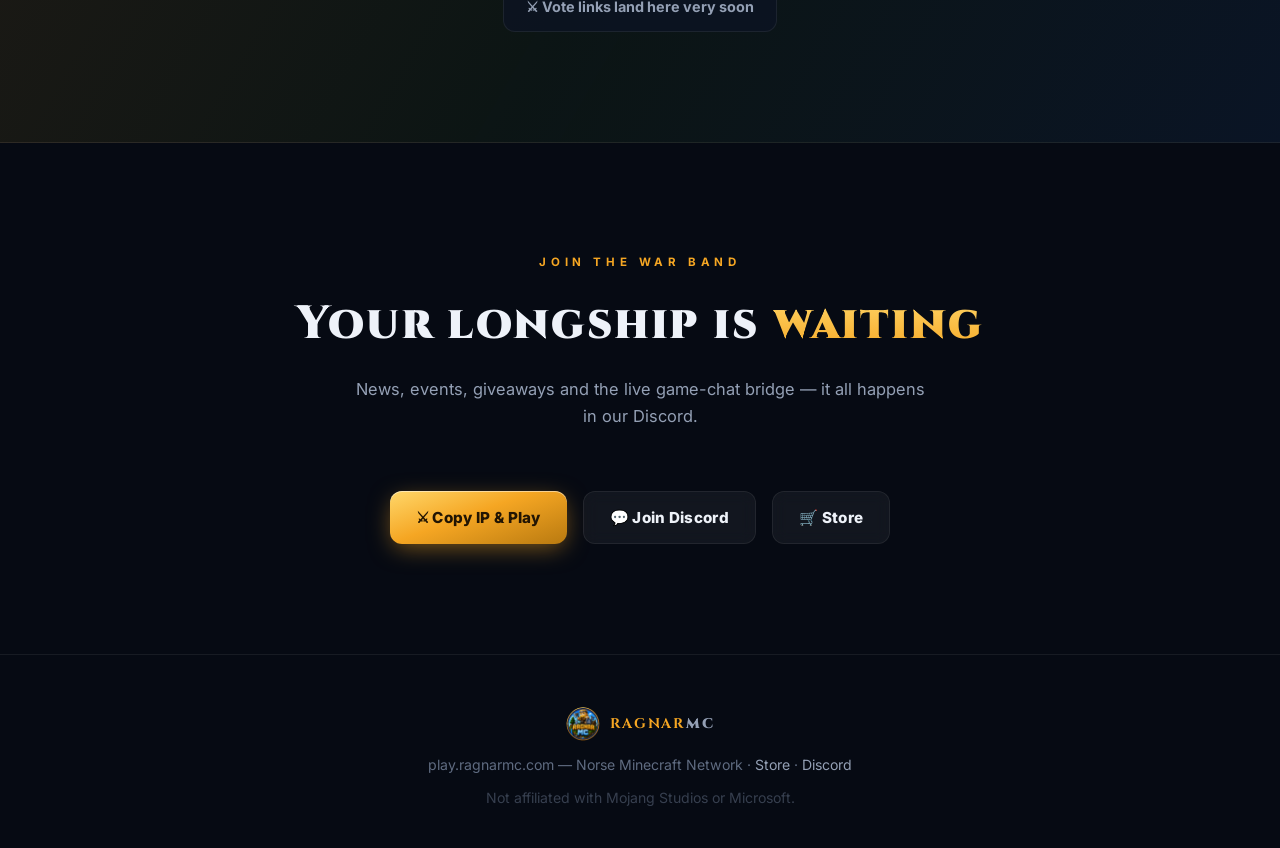
==== commit 9cec192f: "Full SEO pass: keyword-rich meta, Twitter/OG cards, VideoGame+FAQ+WebSite schema, robots.txt + sitem" ====
--- a/index.html
+++ b/index.html
@@ -3,15 +3,44 @@
 <head>
 <meta charset="UTF-8">
 <meta name="viewport" content="width=device-width, initial-scale=1.0">
-<title>RagnarMC — Norse Minecraft Network | Gens • Skyblock • Crossplay</title>
-<meta name="description" content="RagnarMC is a Norse Minecraft network: custom Gens farming, Skyblock, 17 collectable pets, dungeons and live events. Java + Bedrock crossplay — join play.ragnarmc.com">
-<meta property="og:title" content="RagnarMC — Norse Minecraft Network">
-<meta property="og:description" content="Rise from Thrall to Allfader. Custom Gens • Skyblock • Pets • Dungeons. Java + Bedrock — play.ragnarmc.com">
+<title>RagnarMC — Norse Minecraft Server | Gens, Skyblock &amp; Pets (Java + Bedrock)</title>
+<meta name="description" content="Join RagnarMC, the Norse-themed Minecraft server. Custom Gens farming, Skyblock, 17 collectable pets, dungeons, crates and live events. Java &amp; Bedrock crossplay — IP: play.ragnarmc.com">
+<meta name="keywords" content="minecraft server, minecraft gens server, minecraft skyblock server, norse minecraft server, minecraft pets server, bedrock minecraft server, crossplay minecraft server, ragnarmc, play.ragnarmc.com">
+<meta name="author" content="RagnarMC">
+<meta name="robots" content="index, follow, max-image-preview:large">
+<meta name="theme-color" content="#060a13">
+<link rel="canonical" href="https://www.ragnarmc.com/">
+
+<!-- Open Graph -->
+<meta property="og:site_name" content="RagnarMC">
+<meta property="og:title" content="RagnarMC — Norse Minecraft Server | Gens, Skyblock &amp; Pets">
+<meta property="og:description" content="Rise from Thrall to Allfader. Custom Gens farming, Skyblock, 17 collectable pets, dungeons &amp; live events. Java + Bedrock — play.ragnarmc.com">
 <meta property="og:image" content="https://vertidag-cell.github.io/ragnarmc-web/assets/banner.webp">
+<meta property="og:image:width" content="1800">
+<meta property="og:image:height" content="600">
+<meta property="og:image:alt" content="RagnarMC — Norse Minecraft world banner">
+<meta property="og:url" content="https://www.ragnarmc.com/">
 <meta property="og:type" content="website">
-<meta name="theme-color" content="#060a13">
-<link rel="canonical" href="https://vertidag-cell.github.io/ragnarmc-web/">
-<script type="application/ld+json">{"@context":"https://schema.org","@type":"Organization","name":"RagnarMC","url":"https://www.ragnarmc.com","logo":"https://vertidag-cell.github.io/ragnarmc-web/assets/logo.webp","sameAs":["https://discord.gg/FnFb5zNdnD","https://store.ragnarmc.com"]}</script>
+<meta property="og:locale" content="en_US">
+
+<!-- Twitter -->
+<meta name="twitter:card" content="summary_large_image">
+<meta name="twitter:title" content="RagnarMC — Norse Minecraft Server">
+<meta name="twitter:description" content="Custom Gens • Skyblock • 17 Pets • Dungeons • Events. Java + Bedrock crossplay — play.ragnarmc.com">
+<meta name="twitter:image" content="https://vertidag-cell.github.io/ragnarmc-web/assets/banner.webp">
+
+<!-- Structured data -->
+<script type="application/ld+json">{"@context":"https://schema.org","@graph":[
+{"@type":"WebSite","@id":"https://www.ragnarmc.com/#website","name":"RagnarMC","url":"https://www.ragnarmc.com/","description":"Norse-themed Minecraft network with custom Gens, Skyblock, pets and events.","publisher":{"@id":"https://www.ragnarmc.com/#org"}},
+{"@type":"Organization","@id":"https://www.ragnarmc.com/#org","name":"RagnarMC","url":"https://www.ragnarmc.com/","logo":"https://vertidag-cell.github.io/ragnarmc-web/assets/logo.webp","sameAs":["https://discord.gg/FnFb5zNdnD","https://store.ragnarmc.com"]},
+{"@type":"VideoGame","name":"RagnarMC","url":"https://www.ragnarmc.com/","image":"https://vertidag-cell.github.io/ragnarmc-web/assets/banner.webp","description":"Norse Minecraft network featuring custom Gens farming, Skyblock, 17 collectable pets, dungeons, crates and live server events. Java and Bedrock crossplay.","genre":["Sandbox","Survival","Economy"],"gamePlatform":["Minecraft: Java Edition","Minecraft: Bedrock Edition"],"playMode":"MultiPlayer","operatingSystem":"Windows, macOS, Linux, Android, iOS, Xbox, PlayStation, Nintendo Switch","applicationCategory":"Game","offers":{"@type":"Offer","price":"0","priceCurrency":"USD"}},
+{"@type":"FAQPage","mainEntity":[
+{"@type":"Question","name":"What is the RagnarMC server IP?","acceptedAnswer":{"@type":"Answer","text":"The IP is play.ragnarmc.com for both Java and Bedrock. Bedrock players use port 25565."}},
+{"@type":"Question","name":"Does RagnarMC support Bedrock and crossplay?","acceptedAnswer":{"@type":"Answer","text":"Yes. RagnarMC supports full crossplay — Java and Bedrock players share the same worlds. Connect with play.ragnarmc.com, port 25565 on Bedrock."}},
+{"@type":"Question","name":"What game modes does RagnarMC have?","acceptedAnswer":{"@type":"Answer","text":"RagnarMC features two custom modes: Ragnar Gens (generator farming with 17 pets, tool abilities, dungeons and rebirth) and Ragnar Skies (custom Skyblock with minions, island teams and crates)."}},
+{"@type":"Question","name":"What Minecraft version does RagnarMC run?","acceptedAnswer":{"@type":"Answer","text":"RagnarMC runs on Minecraft 1.21.x for both Java and Bedrock editions."}}
+]}
+]}</script>
 <link rel="icon" type="image/webp" href="assets/logo.webp">
 <link rel="preconnect" href="https://fonts.googleapis.com">
 <link rel="preconnect" href="https://fonts.gstatic.com" crossorigin>
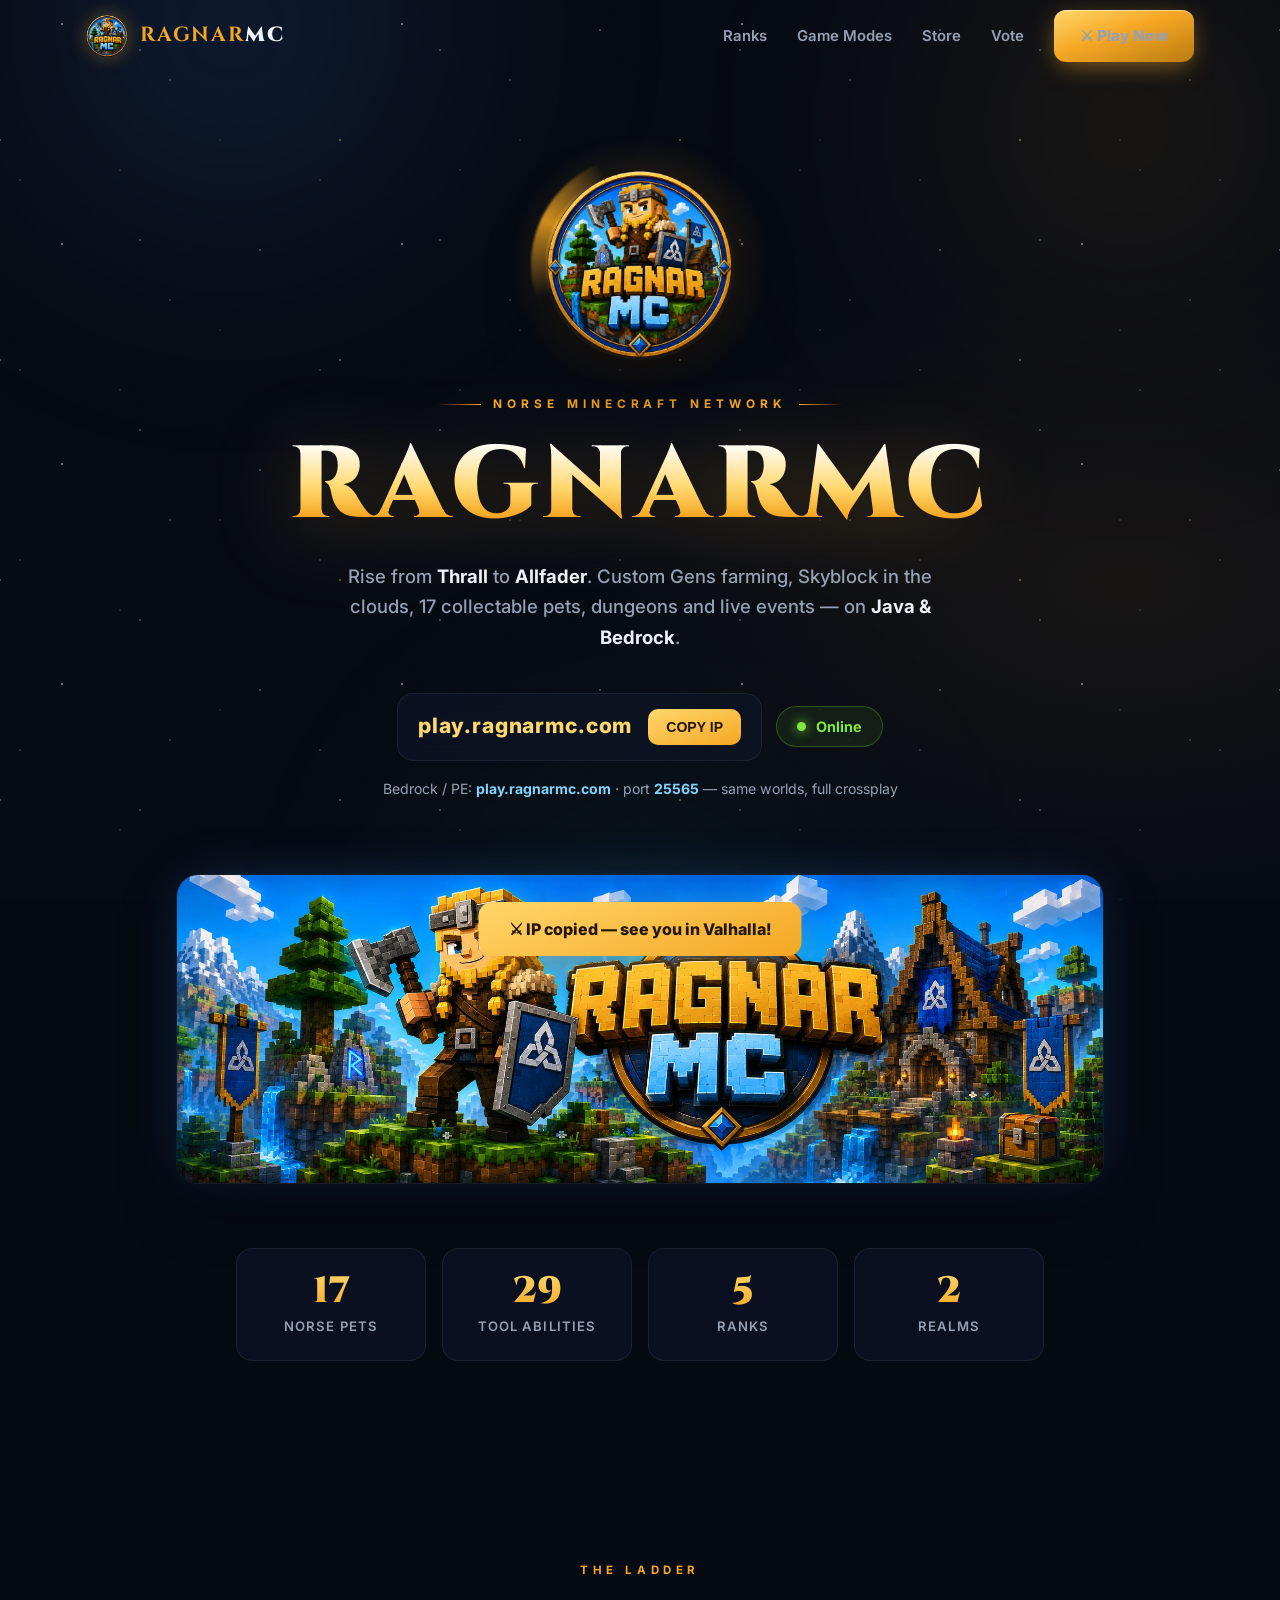
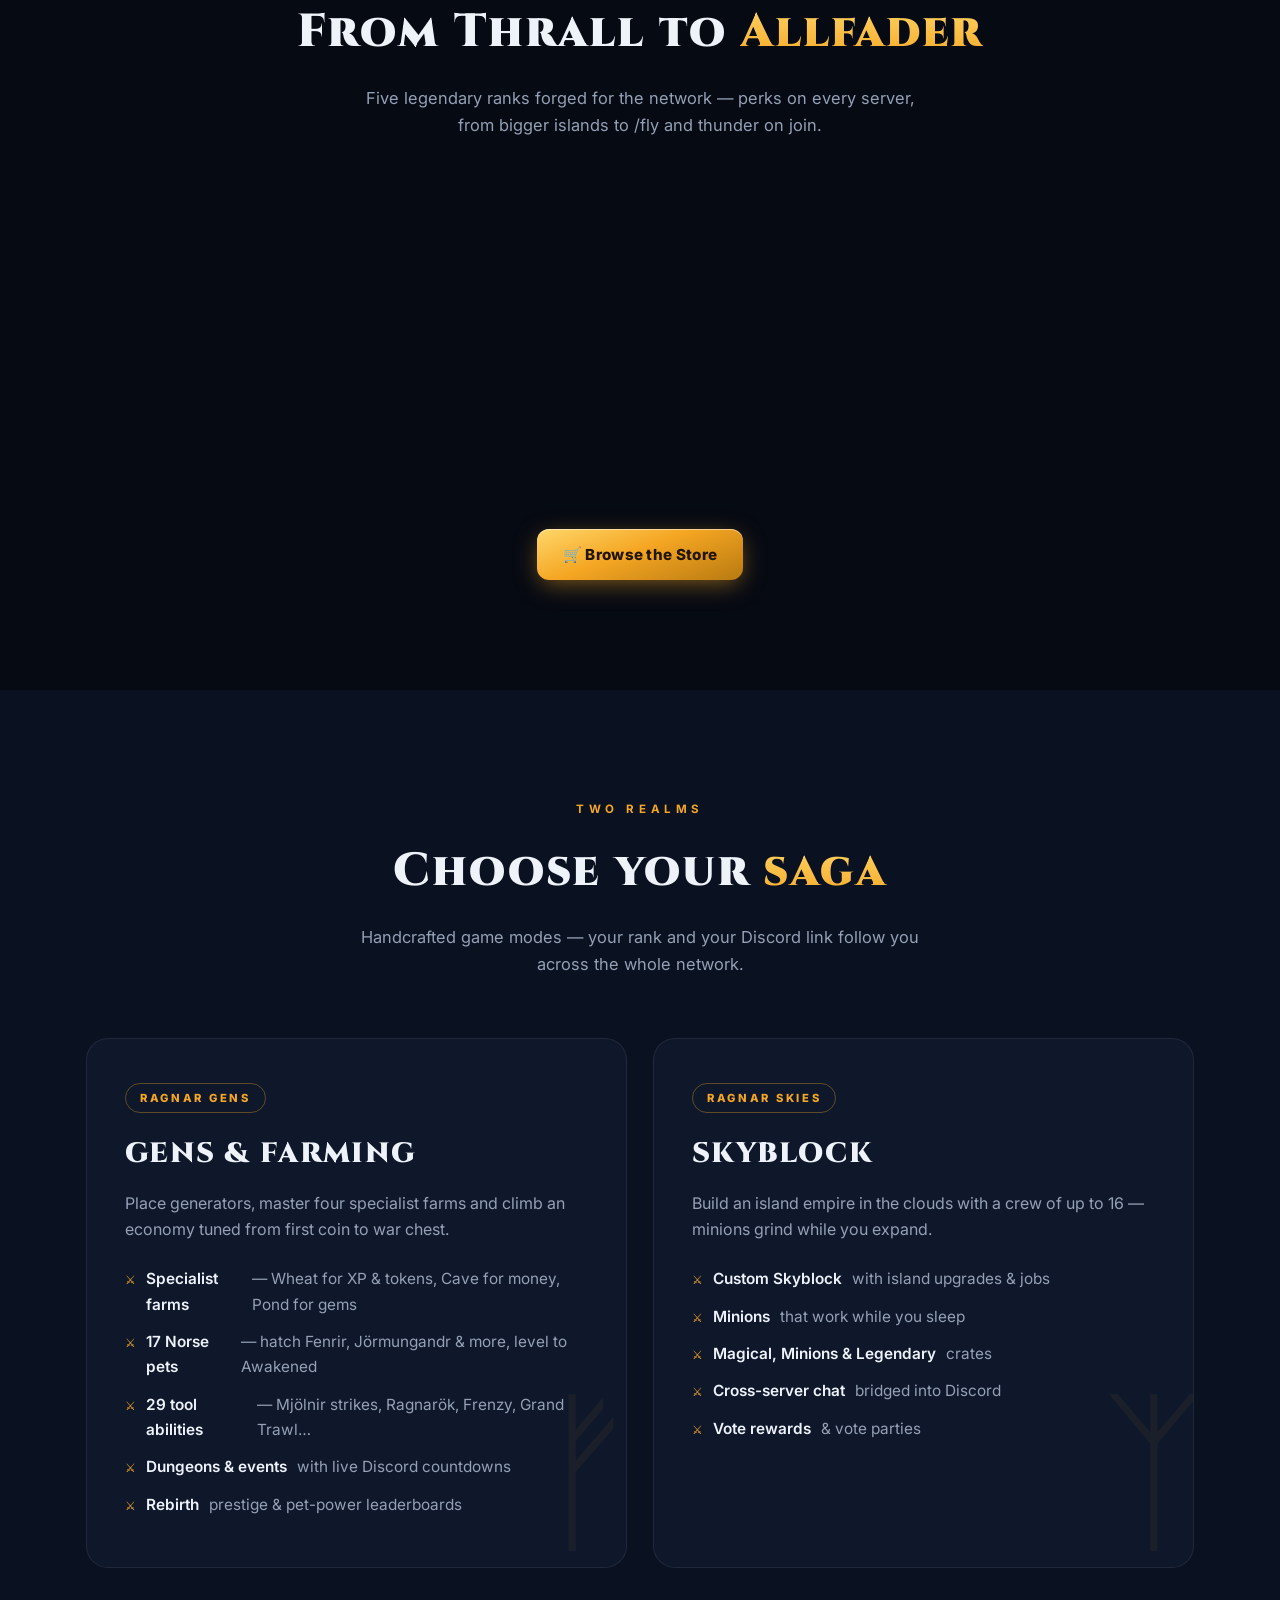
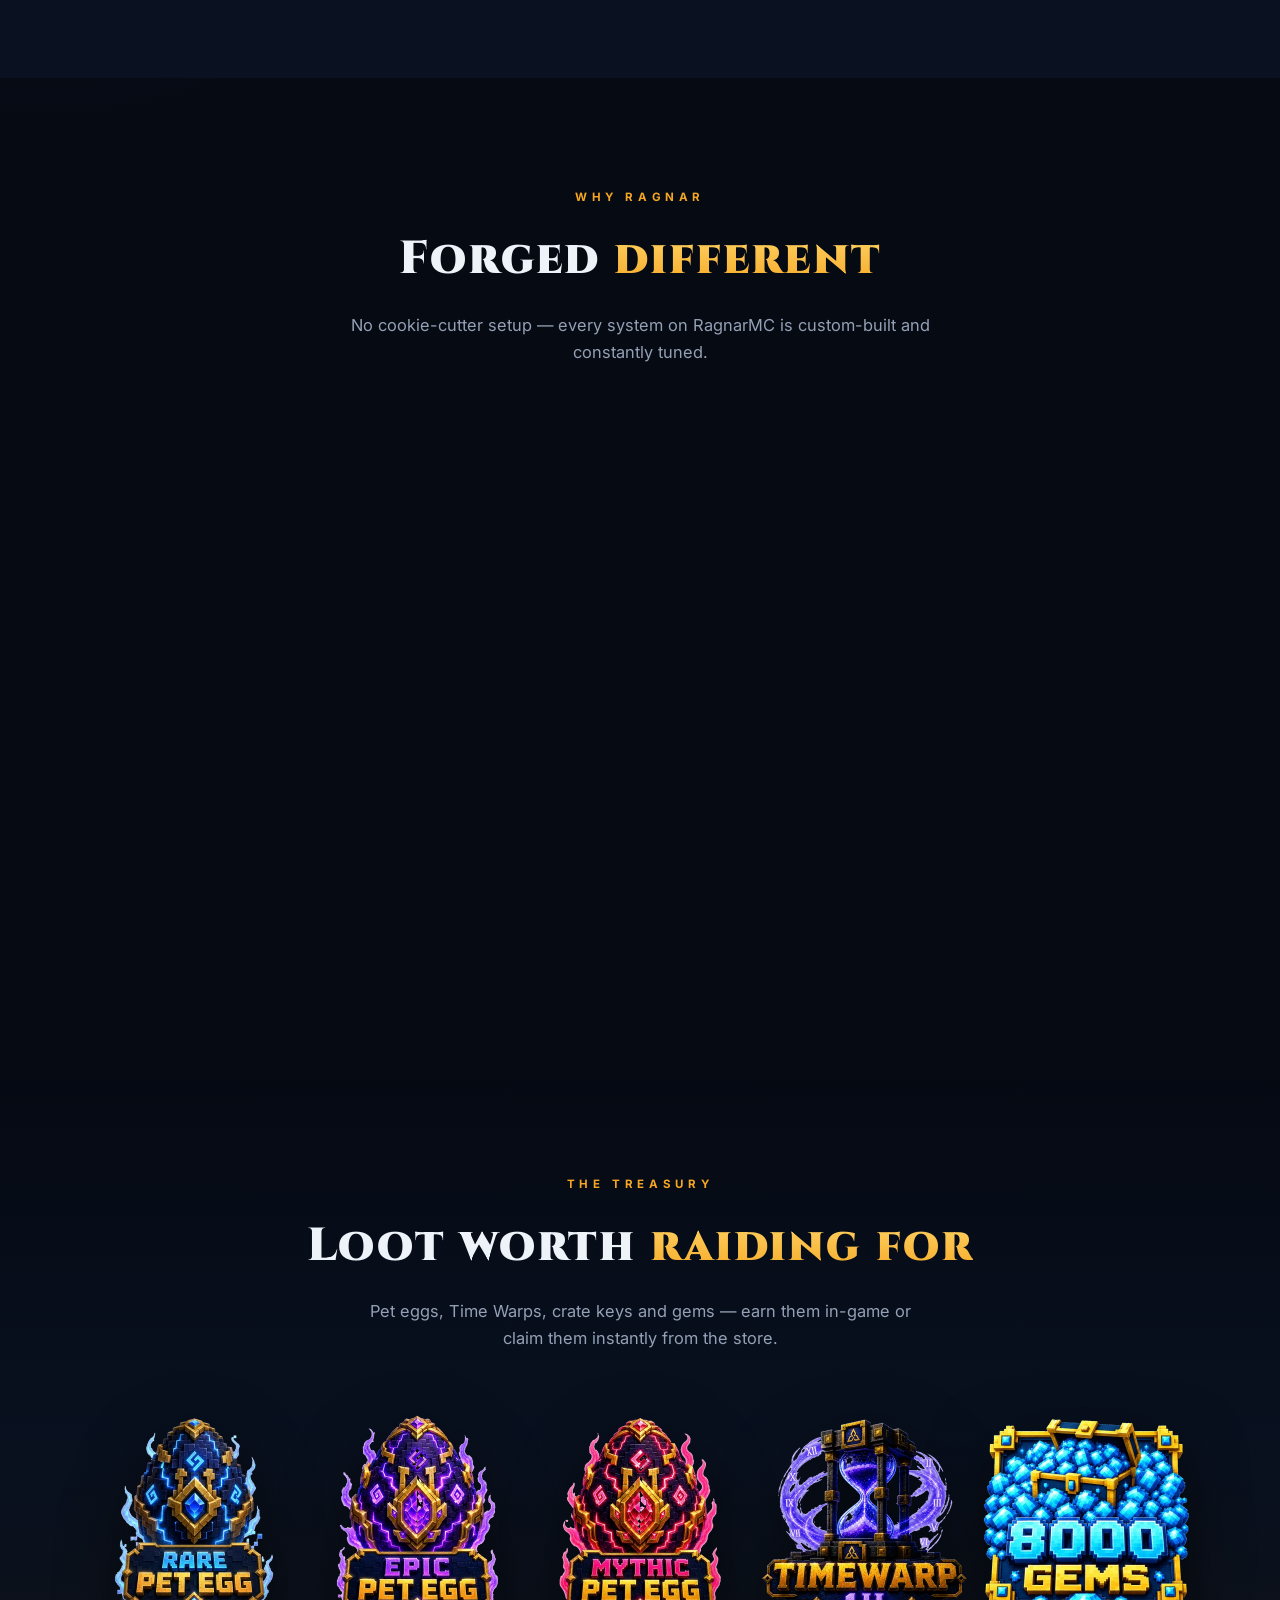
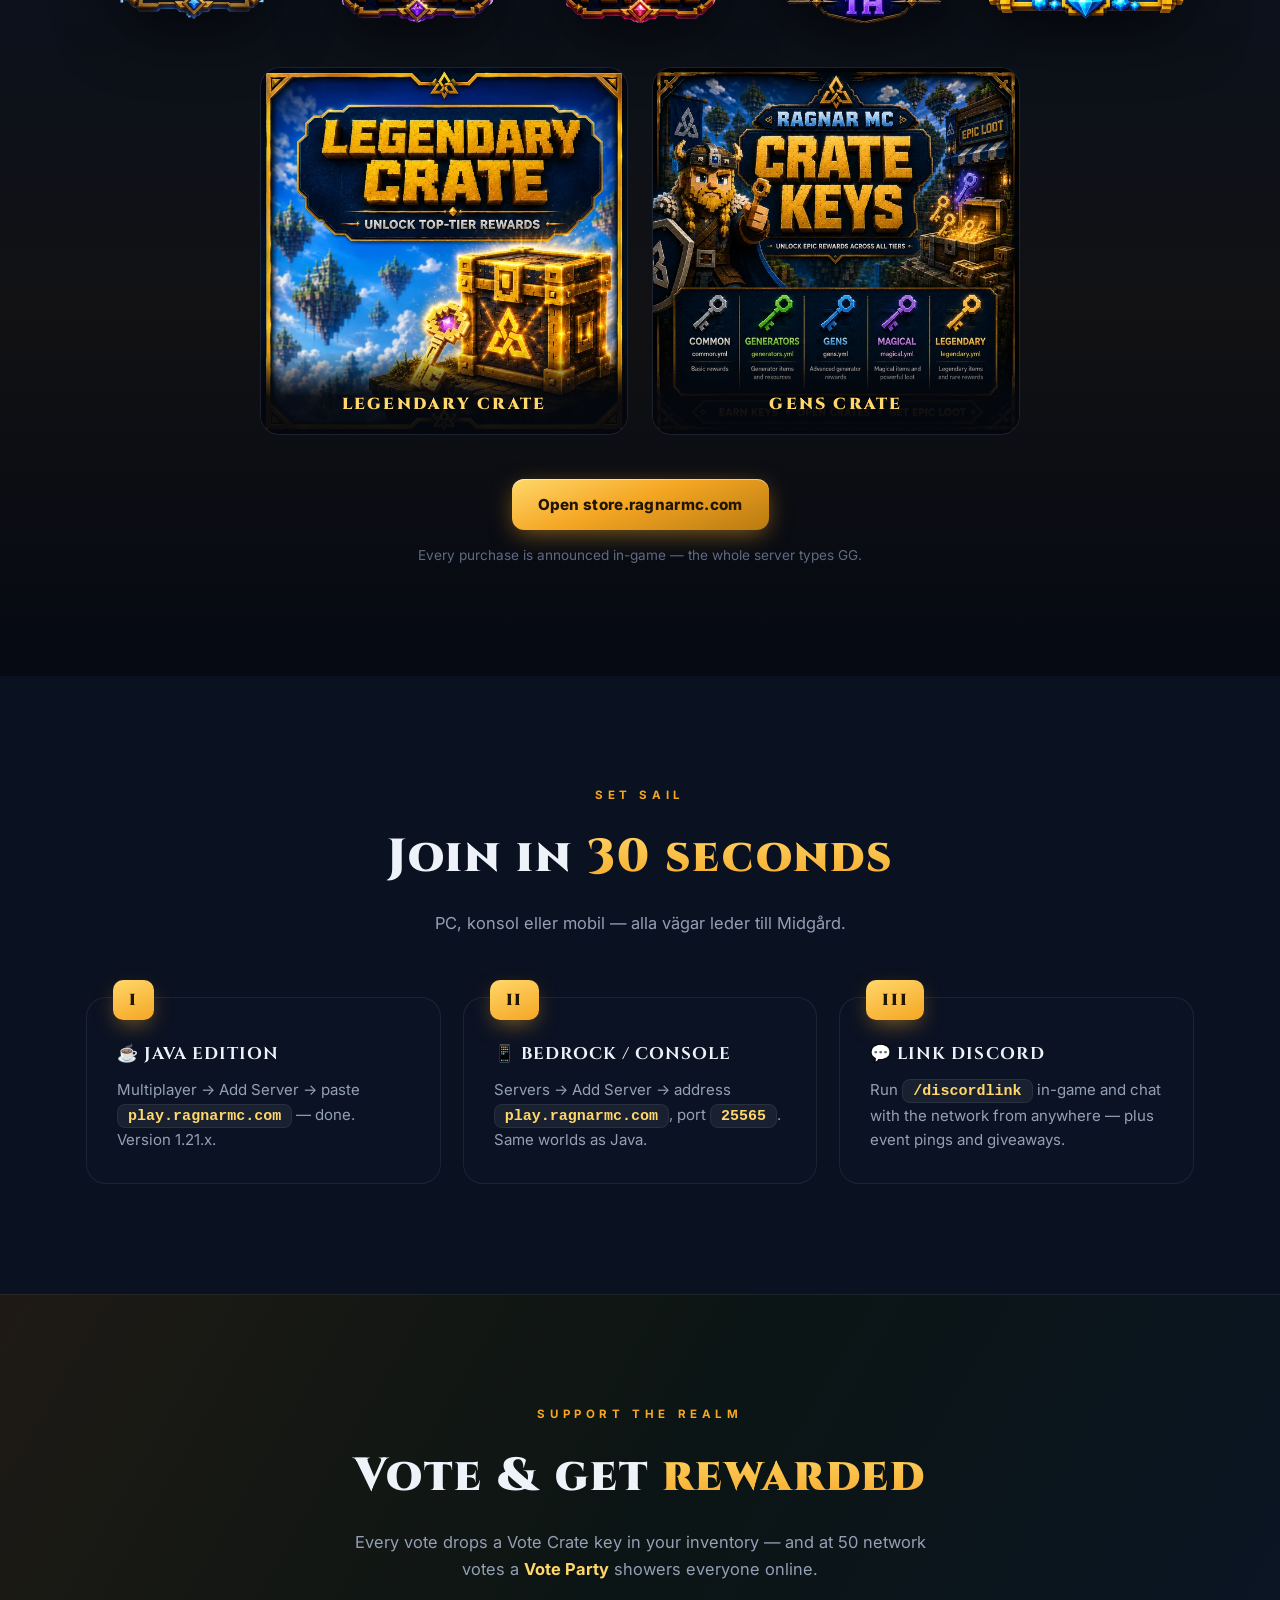
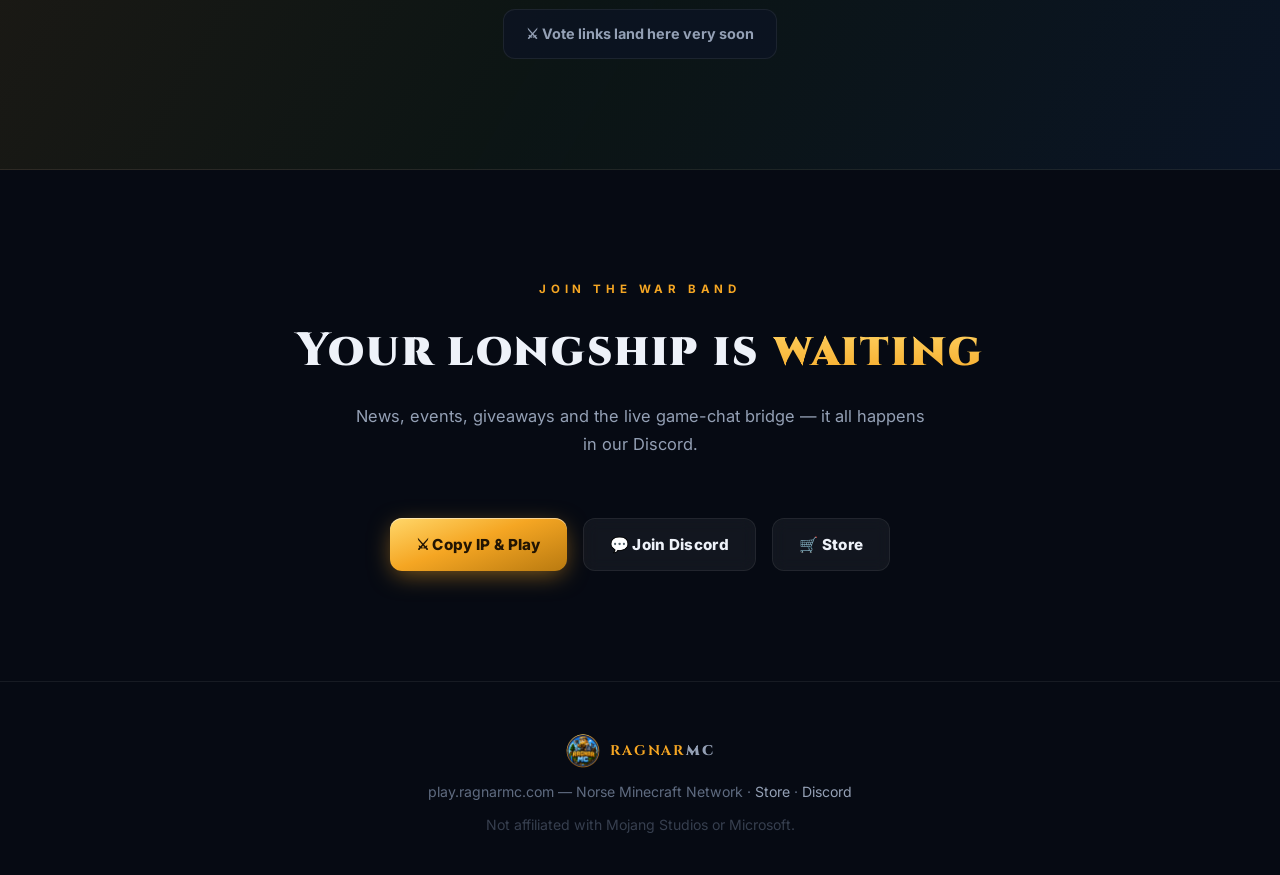
==== commit 974bb874: "Top-tier SEO: 1200x630 OG card, Product schema w/ prices, PWA manifest, favicons, 404 page, LCP prel" ====
--- a/index.html
+++ b/index.html
@@ -10,14 +10,20 @@
 <meta name="robots" content="index, follow, max-image-preview:large">
 <meta name="theme-color" content="#060a13">
 <link rel="canonical" href="https://www.ragnarmc.com/">
+<link rel="icon" type="image/png" sizes="32x32" href="assets/favicon-32.png">
+<link rel="apple-touch-icon" sizes="180x180" href="assets/apple-touch-icon.png">
+<link rel="manifest" href="site.webmanifest">
+<link rel="dns-prefetch" href="https://api.mcsrvstat.us">
+<link rel="preload" as="image" href="assets/logo.webp" fetchpriority="high">
+<link rel="preload" as="image" href="assets/banner.webp">
 
 <!-- Open Graph -->
 <meta property="og:site_name" content="RagnarMC">
 <meta property="og:title" content="RagnarMC — Norse Minecraft Server | Gens, Skyblock &amp; Pets">
 <meta property="og:description" content="Rise from Thrall to Allfader. Custom Gens farming, Skyblock, 17 collectable pets, dungeons &amp; live events. Java + Bedrock — play.ragnarmc.com">
-<meta property="og:image" content="https://vertidag-cell.github.io/ragnarmc-web/assets/banner.webp">
-<meta property="og:image:width" content="1800">
-<meta property="og:image:height" content="600">
+<meta property="og:image" content="https://vertidag-cell.github.io/ragnarmc-web/assets/og-card.jpg">
+<meta property="og:image:width" content="1200">
+<meta property="og:image:height" content="630">
 <meta property="og:image:alt" content="RagnarMC — Norse Minecraft world banner">
 <meta property="og:url" content="https://www.ragnarmc.com/">
 <meta property="og:type" content="website">
@@ -27,7 +33,7 @@
 <meta name="twitter:card" content="summary_large_image">
 <meta name="twitter:title" content="RagnarMC — Norse Minecraft Server">
 <meta name="twitter:description" content="Custom Gens • Skyblock • 17 Pets • Dungeons • Events. Java + Bedrock crossplay — play.ragnarmc.com">
-<meta name="twitter:image" content="https://vertidag-cell.github.io/ragnarmc-web/assets/banner.webp">
+<meta name="twitter:image" content="https://vertidag-cell.github.io/ragnarmc-web/assets/og-card.jpg">
 
 <!-- Structured data -->
 <script type="application/ld+json">{"@context":"https://schema.org","@graph":[
@@ -39,6 +45,13 @@
 {"@type":"Question","name":"Does RagnarMC support Bedrock and crossplay?","acceptedAnswer":{"@type":"Answer","text":"Yes. RagnarMC supports full crossplay — Java and Bedrock players share the same worlds. Connect with play.ragnarmc.com, port 25565 on Bedrock."}},
 {"@type":"Question","name":"What game modes does RagnarMC have?","acceptedAnswer":{"@type":"Answer","text":"RagnarMC features two custom modes: Ragnar Gens (generator farming with 17 pets, tool abilities, dungeons and rebirth) and Ragnar Skies (custom Skyblock with minions, island teams and crates)."}},
 {"@type":"Question","name":"What Minecraft version does RagnarMC run?","acceptedAnswer":{"@type":"Answer","text":"RagnarMC runs on Minecraft 1.21.x for both Java and Bedrock editions."}}
+,
+{"@type":"ItemList","name":"RagnarMC Ranks","itemListElement":[
+{"@type":"ListItem","position":1,"item":{"@type":"Product","name":"Viking Rank","url":"https://store.ragnarmc.com","offers":{"@type":"Offer","price":"4.99","priceCurrency":"USD","availability":"https://schema.org/InStock"}}},
+{"@type":"ListItem","position":2,"item":{"@type":"Product","name":"Berserker Rank","url":"https://store.ragnarmc.com","offers":{"@type":"Offer","price":"9.99","priceCurrency":"USD","availability":"https://schema.org/InStock"}}},
+{"@type":"ListItem","position":3,"item":{"@type":"Product","name":"Jarl Rank","url":"https://store.ragnarmc.com","offers":{"@type":"Offer","price":"19.99","priceCurrency":"USD","availability":"https://schema.org/InStock"}}},
+{"@type":"ListItem","position":4,"item":{"@type":"Product","name":"Odin Rank","url":"https://store.ragnarmc.com","offers":{"@type":"Offer","price":"39.99","priceCurrency":"USD","availability":"https://schema.org/InStock"}}},
+{"@type":"ListItem","position":5,"item":{"@type":"Product","name":"Allfader Rank","url":"https://store.ragnarmc.com","offers":{"@type":"Offer","price":"79.99","priceCurrency":"USD","availability":"https://schema.org/InStock"}}}
 ]}
 ]}</script>
 <link rel="icon" type="image/webp" href="assets/logo.webp">
@@ -164,6 +177,7 @@
 .rank img{width:100%;max-width:190px;margin:0 auto;filter:drop-shadow(0 16px 26px rgba(0,0,0,.55));transition:transform .3s}
 .rank:hover img{transform:scale(1.07)}
 .rank .nm{font-family:'Cinzel',serif;font-weight:700;letter-spacing:.14em;font-size:.86rem;margin-top:10px;color:var(--dim)}
+.rank .pr{font-weight:800;font-size:.92rem;margin-top:3px;color:var(--ac)}
 .rank.hot{background:linear-gradient(180deg,rgba(245,166,35,.10),var(--panel));border-color:rgba(245,166,35,.35)}
 .rank.hot .nm{color:var(--gold-2)}
 .rank .tagchip{position:absolute;top:10px;right:10px;background:linear-gradient(160deg,var(--gold-2),var(--gold));color:#221503;font-size:.62rem;font-weight:800;letter-spacing:.08em;padding:4px 9px;border-radius:99px;z-index:2}
@@ -310,11 +324,11 @@
     <h2 class="sec-title">From Thrall to <em>Allfader</em></h2>
     <p class="sec-sub">Five legendary ranks forged for the network — perks on every server, from bigger islands to /fly and thunder on join.</p>
     <div class="ranks">
-      <div class="rank reveal tilt c-v"><span class="tier">TIER I</span><img src="assets/rank-viking.webp" alt="Viking rank" loading="lazy"><div class="nm">VIKING</div></div>
-      <div class="rank reveal tilt c-b"><span class="tier">TIER II</span><img src="assets/rank-berserker.webp" alt="Berserker rank" loading="lazy"><div class="nm">BERSERKER</div></div>
-      <div class="rank reveal tilt hot c-j"><span class="tier">TIER III</span><span class="tagchip">POPULAR</span><img src="assets/rank-jarl.webp" alt="Jarl rank" loading="lazy"><div class="nm">JARL</div></div>
-      <div class="rank reveal tilt c-o"><span class="tier">TIER IV</span><img src="assets/rank-odin.webp" alt="Odin rank" loading="lazy"><div class="nm">ODIN</div></div>
-      <div class="rank reveal tilt c-a"><span class="tier">TIER V</span><img src="assets/rank-allfader.webp" alt="Allfader rank" loading="lazy"><div class="nm">ALLFADER</div></div>
+      <div class="rank reveal tilt c-v"><span class="tier">TIER I</span><img src="assets/rank-viking.webp" alt="Viking rank" loading="lazy"><div class="nm">VIKING</div><div class="pr">$4.99</div></div>
+      <div class="rank reveal tilt c-b"><span class="tier">TIER II</span><img src="assets/rank-berserker.webp" alt="Berserker rank" loading="lazy"><div class="nm">BERSERKER</div><div class="pr">$9.99</div></div>
+      <div class="rank reveal tilt hot c-j"><span class="tier">TIER III</span><span class="tagchip">POPULAR</span><img src="assets/rank-jarl.webp" alt="Jarl rank" loading="lazy"><div class="nm">JARL</div><div class="pr">$19.99</div></div>
+      <div class="rank reveal tilt c-o"><span class="tier">TIER IV</span><img src="assets/rank-odin.webp" alt="Odin rank" loading="lazy"><div class="nm">ODIN</div><div class="pr">$39.99</div></div>
+      <div class="rank reveal tilt c-a"><span class="tier">TIER V</span><img src="assets/rank-allfader.webp" alt="Allfader rank" loading="lazy"><div class="nm">ALLFADER</div><div class="pr">$79.99</div></div>
     </div>
     <div class="center" style="margin-top:44px">
       <a class="btn btn-gold" href="https://store.ragnarmc.com" target="_blank" rel="noopener">🛒 Browse the Store</a>
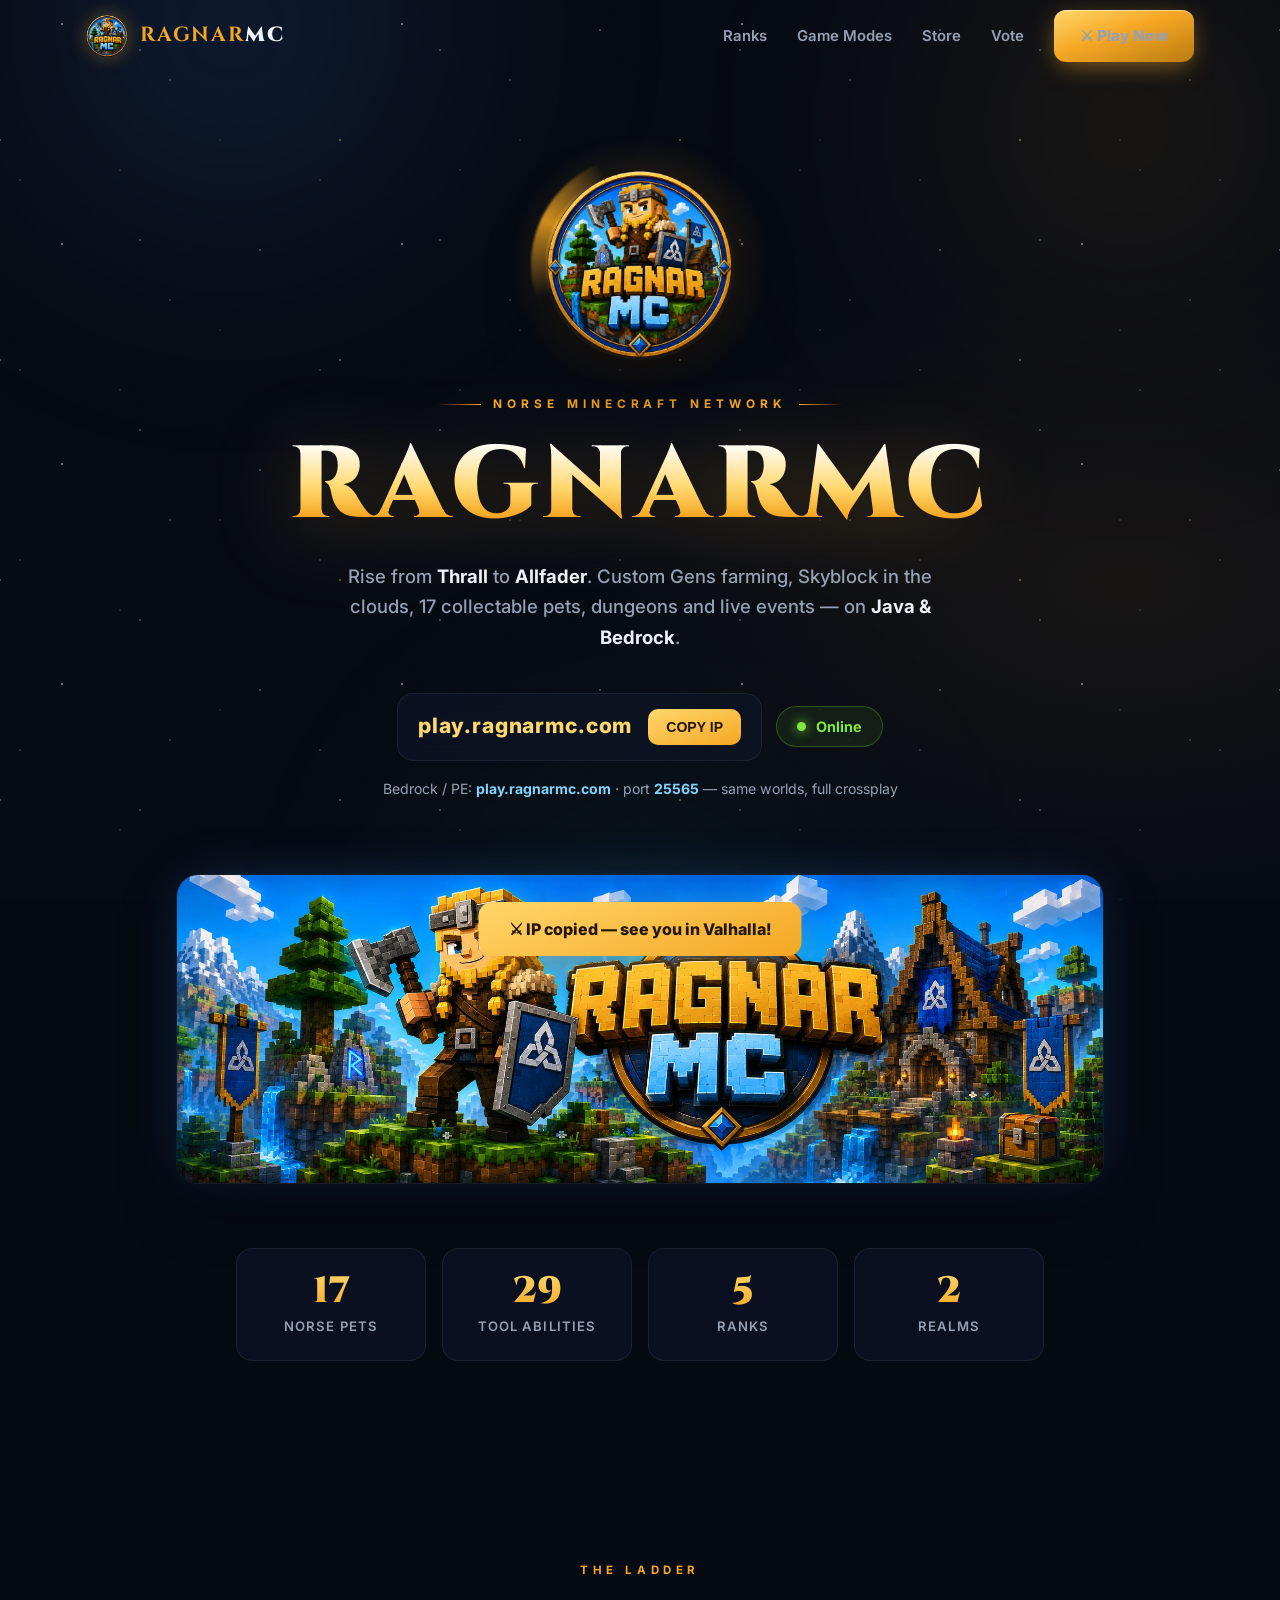
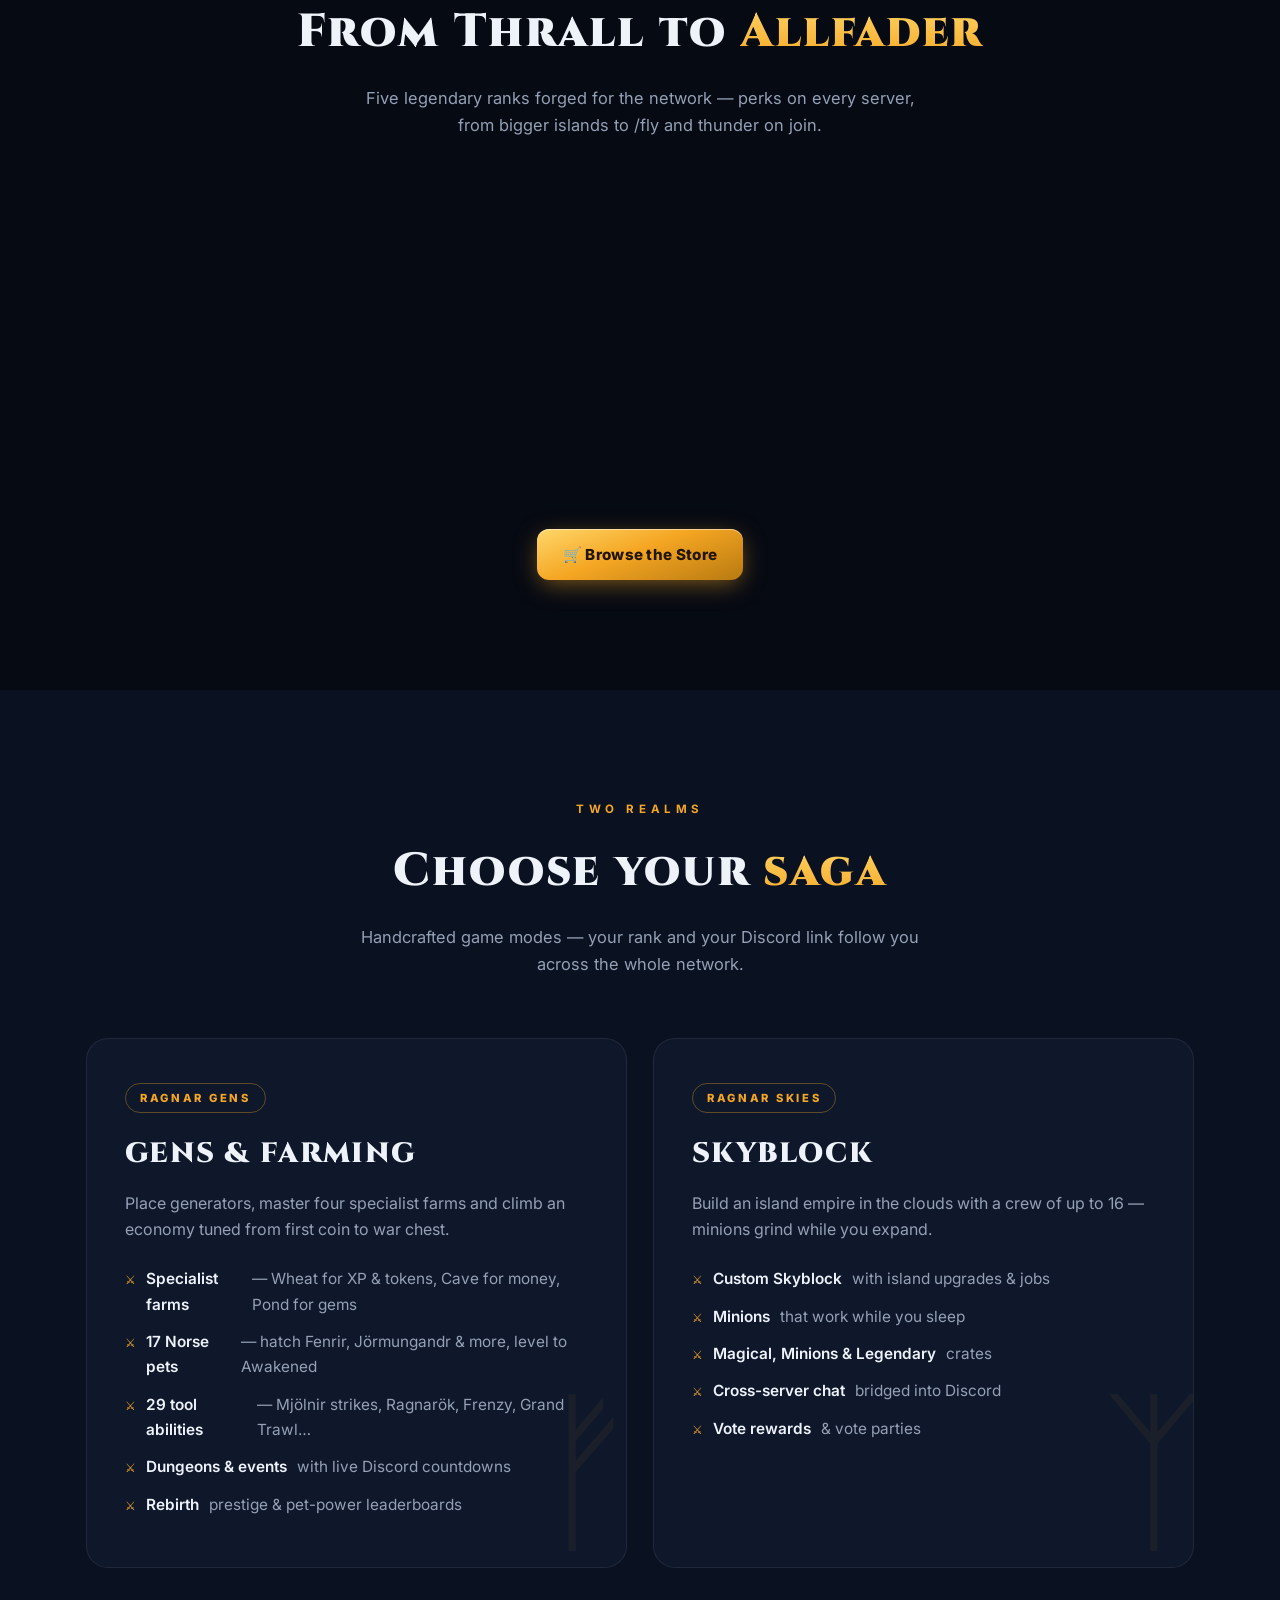
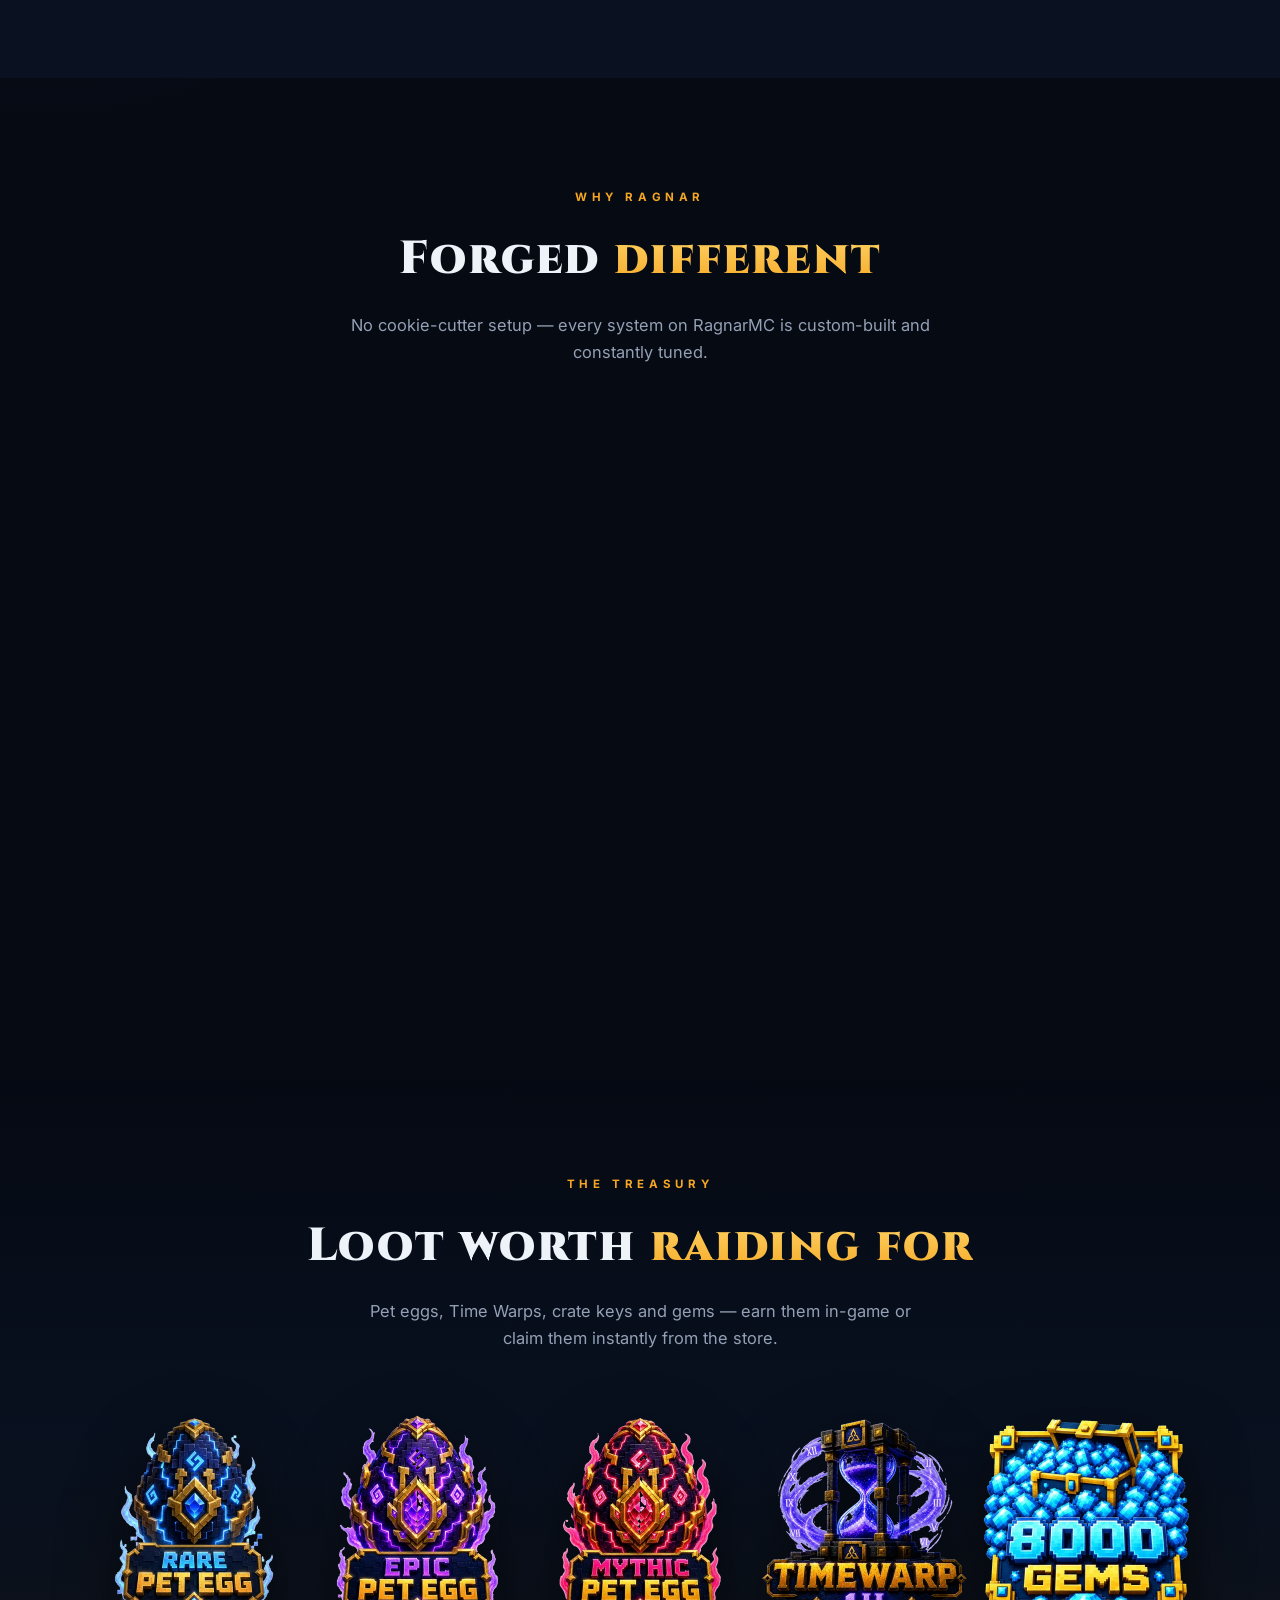
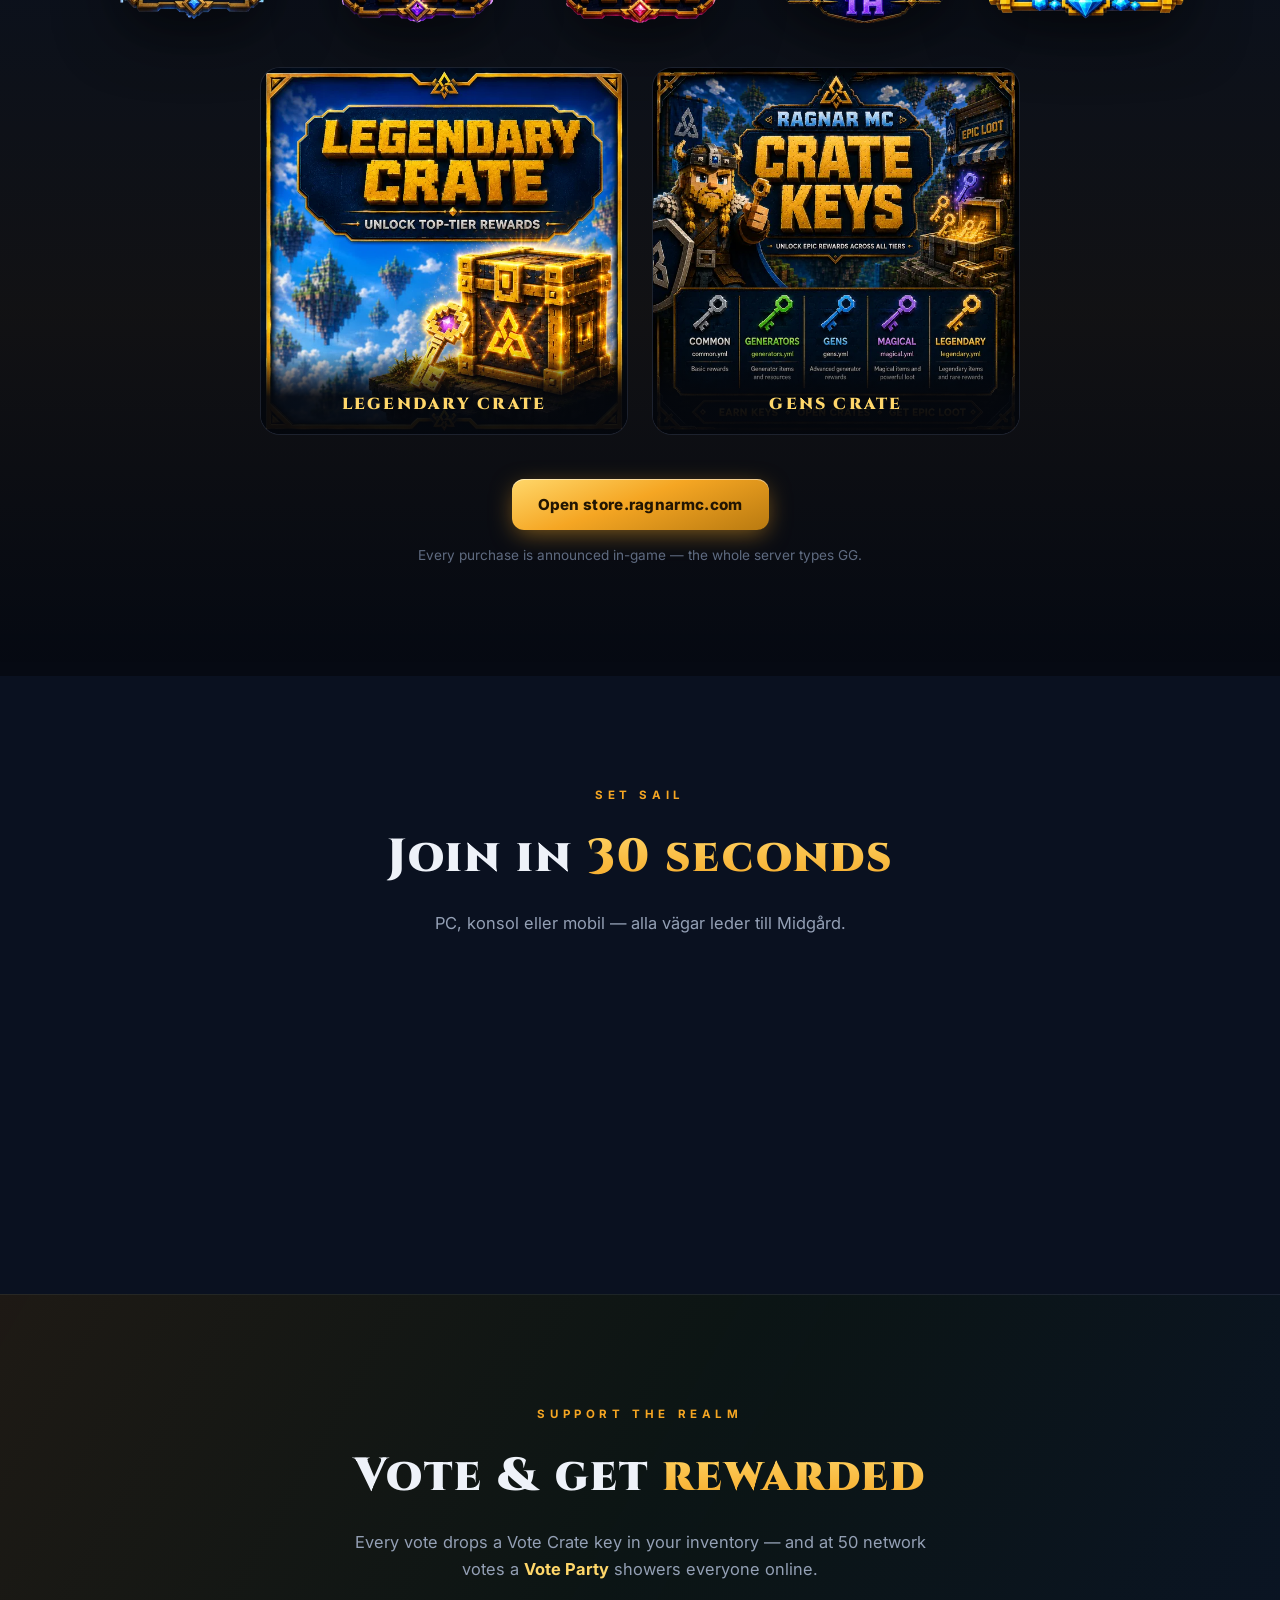
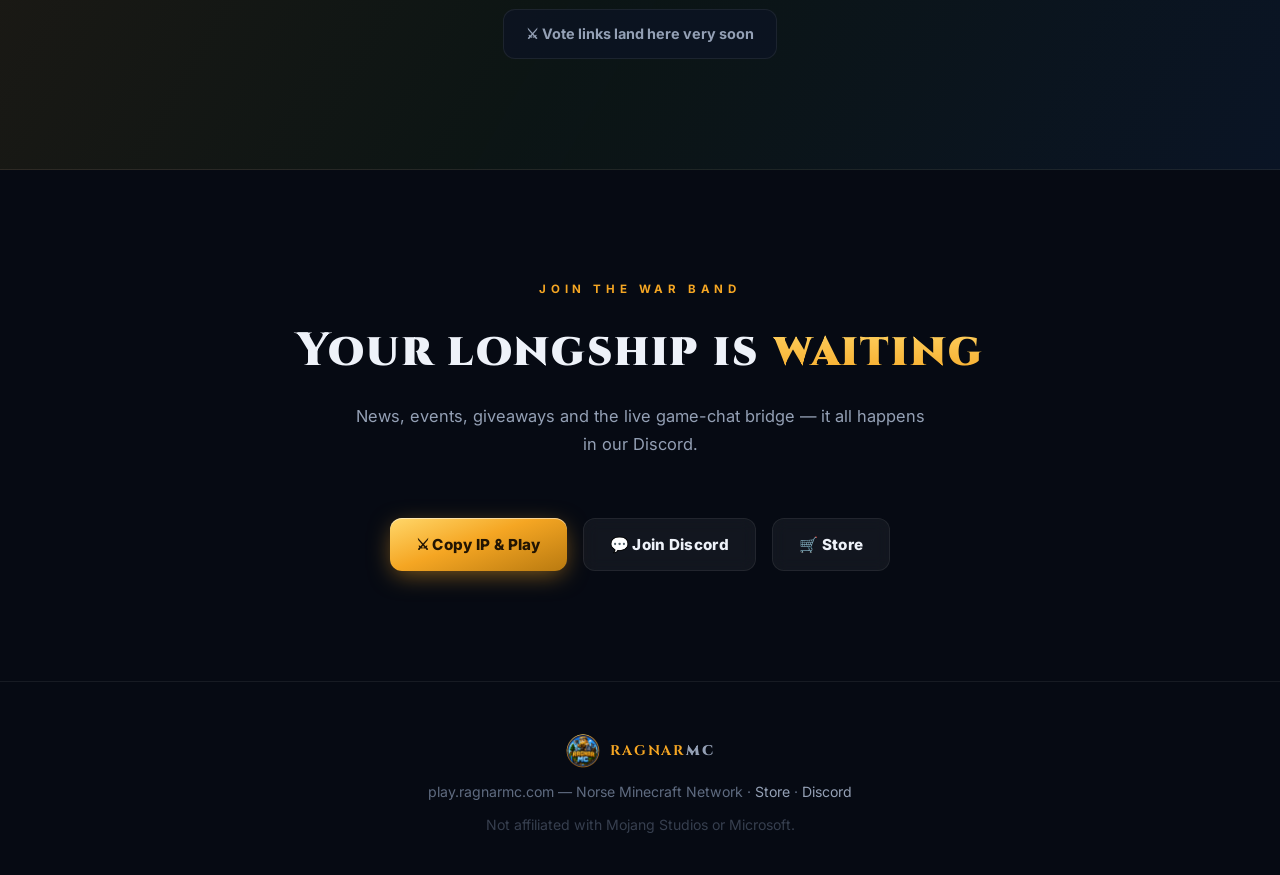
==== commit cc536dff: "Fix invalid JSON-LD (FAQ array was left unclosed when ItemList was appended) Co-Authored-By: Claude " ====
--- a/index.html
+++ b/index.html
@@ -36,24 +36,7 @@
 <meta name="twitter:image" content="https://vertidag-cell.github.io/ragnarmc-web/assets/og-card.jpg">
 
 <!-- Structured data -->
-<script type="application/ld+json">{"@context":"https://schema.org","@graph":[
-{"@type":"WebSite","@id":"https://www.ragnarmc.com/#website","name":"RagnarMC","url":"https://www.ragnarmc.com/","description":"Norse-themed Minecraft network with custom Gens, Skyblock, pets and events.","publisher":{"@id":"https://www.ragnarmc.com/#org"}},
-{"@type":"Organization","@id":"https://www.ragnarmc.com/#org","name":"RagnarMC","url":"https://www.ragnarmc.com/","logo":"https://vertidag-cell.github.io/ragnarmc-web/assets/logo.webp","sameAs":["https://discord.gg/FnFb5zNdnD","https://store.ragnarmc.com"]},
-{"@type":"VideoGame","name":"RagnarMC","url":"https://www.ragnarmc.com/","image":"https://vertidag-cell.github.io/ragnarmc-web/assets/banner.webp","description":"Norse Minecraft network featuring custom Gens farming, Skyblock, 17 collectable pets, dungeons, crates and live server events. Java and Bedrock crossplay.","genre":["Sandbox","Survival","Economy"],"gamePlatform":["Minecraft: Java Edition","Minecraft: Bedrock Edition"],"playMode":"MultiPlayer","operatingSystem":"Windows, macOS, Linux, Android, iOS, Xbox, PlayStation, Nintendo Switch","applicationCategory":"Game","offers":{"@type":"Offer","price":"0","priceCurrency":"USD"}},
-{"@type":"FAQPage","mainEntity":[
-{"@type":"Question","name":"What is the RagnarMC server IP?","acceptedAnswer":{"@type":"Answer","text":"The IP is play.ragnarmc.com for both Java and Bedrock. Bedrock players use port 25565."}},
-{"@type":"Question","name":"Does RagnarMC support Bedrock and crossplay?","acceptedAnswer":{"@type":"Answer","text":"Yes. RagnarMC supports full crossplay — Java and Bedrock players share the same worlds. Connect with play.ragnarmc.com, port 25565 on Bedrock."}},
-{"@type":"Question","name":"What game modes does RagnarMC have?","acceptedAnswer":{"@type":"Answer","text":"RagnarMC features two custom modes: Ragnar Gens (generator farming with 17 pets, tool abilities, dungeons and rebirth) and Ragnar Skies (custom Skyblock with minions, island teams and crates)."}},
-{"@type":"Question","name":"What Minecraft version does RagnarMC run?","acceptedAnswer":{"@type":"Answer","text":"RagnarMC runs on Minecraft 1.21.x for both Java and Bedrock editions."}}
-,
-{"@type":"ItemList","name":"RagnarMC Ranks","itemListElement":[
-{"@type":"ListItem","position":1,"item":{"@type":"Product","name":"Viking Rank","url":"https://store.ragnarmc.com","offers":{"@type":"Offer","price":"4.99","priceCurrency":"USD","availability":"https://schema.org/InStock"}}},
-{"@type":"ListItem","position":2,"item":{"@type":"Product","name":"Berserker Rank","url":"https://store.ragnarmc.com","offers":{"@type":"Offer","price":"9.99","priceCurrency":"USD","availability":"https://schema.org/InStock"}}},
-{"@type":"ListItem","position":3,"item":{"@type":"Product","name":"Jarl Rank","url":"https://store.ragnarmc.com","offers":{"@type":"Offer","price":"19.99","priceCurrency":"USD","availability":"https://schema.org/InStock"}}},
-{"@type":"ListItem","position":4,"item":{"@type":"Product","name":"Odin Rank","url":"https://store.ragnarmc.com","offers":{"@type":"Offer","price":"39.99","priceCurrency":"USD","availability":"https://schema.org/InStock"}}},
-{"@type":"ListItem","position":5,"item":{"@type":"Product","name":"Allfader Rank","url":"https://store.ragnarmc.com","offers":{"@type":"Offer","price":"79.99","priceCurrency":"USD","availability":"https://schema.org/InStock"}}}
-]}
-]}</script>
+<script type="application/ld+json">{"@context":"https://schema.org","@graph":[{"@type":"WebSite","@id":"https://www.ragnarmc.com/#website","name":"RagnarMC","url":"https://www.ragnarmc.com/","description":"Norse-themed Minecraft network with custom Gens, Skyblock, pets and events.","publisher":{"@id":"https://www.ragnarmc.com/#org"}},{"@type":"Organization","@id":"https://www.ragnarmc.com/#org","name":"RagnarMC","url":"https://www.ragnarmc.com/","logo":"https://vertidag-cell.github.io/ragnarmc-web/assets/logo.webp","sameAs":["https://discord.gg/FnFb5zNdnD","https://store.ragnarmc.com"]},{"@type":"VideoGame","name":"RagnarMC","url":"https://www.ragnarmc.com/","image":"https://vertidag-cell.github.io/ragnarmc-web/assets/banner.webp","description":"Norse Minecraft network featuring custom Gens farming, Skyblock, 17 collectable pets, dungeons, crates and live server events. Java and Bedrock crossplay.","genre":["Sandbox","Survival","Economy"],"gamePlatform":["Minecraft: Java Edition","Minecraft: Bedrock Edition"],"playMode":"MultiPlayer","operatingSystem":"Windows, macOS, Linux, Android, iOS, Xbox, PlayStation, Nintendo Switch","applicationCategory":"Game","offers":{"@type":"Offer","price":"0","priceCurrency":"USD"}},{"@type":"FAQPage","mainEntity":[{"@type":"Question","name":"What is the RagnarMC server IP?","acceptedAnswer":{"@type":"Answer","text":"The IP is play.ragnarmc.com for both Java and Bedrock. Bedrock players use port 25565."}},{"@type":"Question","name":"Does RagnarMC support Bedrock and crossplay?","acceptedAnswer":{"@type":"Answer","text":"Yes. RagnarMC supports full crossplay - Java and Bedrock players share the same worlds. Connect with play.ragnarmc.com, port 25565 on Bedrock."}},{"@type":"Question","name":"What game modes does RagnarMC have?","acceptedAnswer":{"@type":"Answer","text":"RagnarMC features two custom modes: Ragnar Gens (generator farming with 17 pets, tool abilities, dungeons and rebirth) and Ragnar Skies (custom Skyblock with minions, island teams and crates)."}},{"@type":"Question","name":"What Minecraft version does RagnarMC run?","acceptedAnswer":{"@type":"Answer","text":"RagnarMC runs on Minecraft 1.21.x for both Java and Bedrock editions."}}]},{"@type":"ItemList","name":"RagnarMC Ranks","itemListElement":[{"@type":"ListItem","position":1,"item":{"@type":"Product","name":"Viking Rank","url":"https://store.ragnarmc.com","offers":{"@type":"Offer","price":"4.99","priceCurrency":"USD","availability":"https://schema.org/InStock"}}},{"@type":"ListItem","position":2,"item":{"@type":"Product","name":"Berserker Rank","url":"https://store.ragnarmc.com","offers":{"@type":"Offer","price":"9.99","priceCurrency":"USD","availability":"https://schema.org/InStock"}}},{"@type":"ListItem","position":3,"item":{"@type":"Product","name":"Jarl Rank","url":"https://store.ragnarmc.com","offers":{"@type":"Offer","price":"19.99","priceCurrency":"USD","availability":"https://schema.org/InStock"}}},{"@type":"ListItem","position":4,"item":{"@type":"Product","name":"Odin Rank","url":"https://store.ragnarmc.com","offers":{"@type":"Offer","price":"39.99","priceCurrency":"USD","availability":"https://schema.org/InStock"}}},{"@type":"ListItem","position":5,"item":{"@type":"Product","name":"Allfader Rank","url":"https://store.ragnarmc.com","offers":{"@type":"Offer","price":"79.99","priceCurrency":"USD","availability":"https://schema.org/InStock"}}}]}]}</script>
 <link rel="icon" type="image/webp" href="assets/logo.webp">
 <link rel="preconnect" href="https://fonts.googleapis.com">
 <link rel="preconnect" href="https://fonts.gstatic.com" crossorigin>
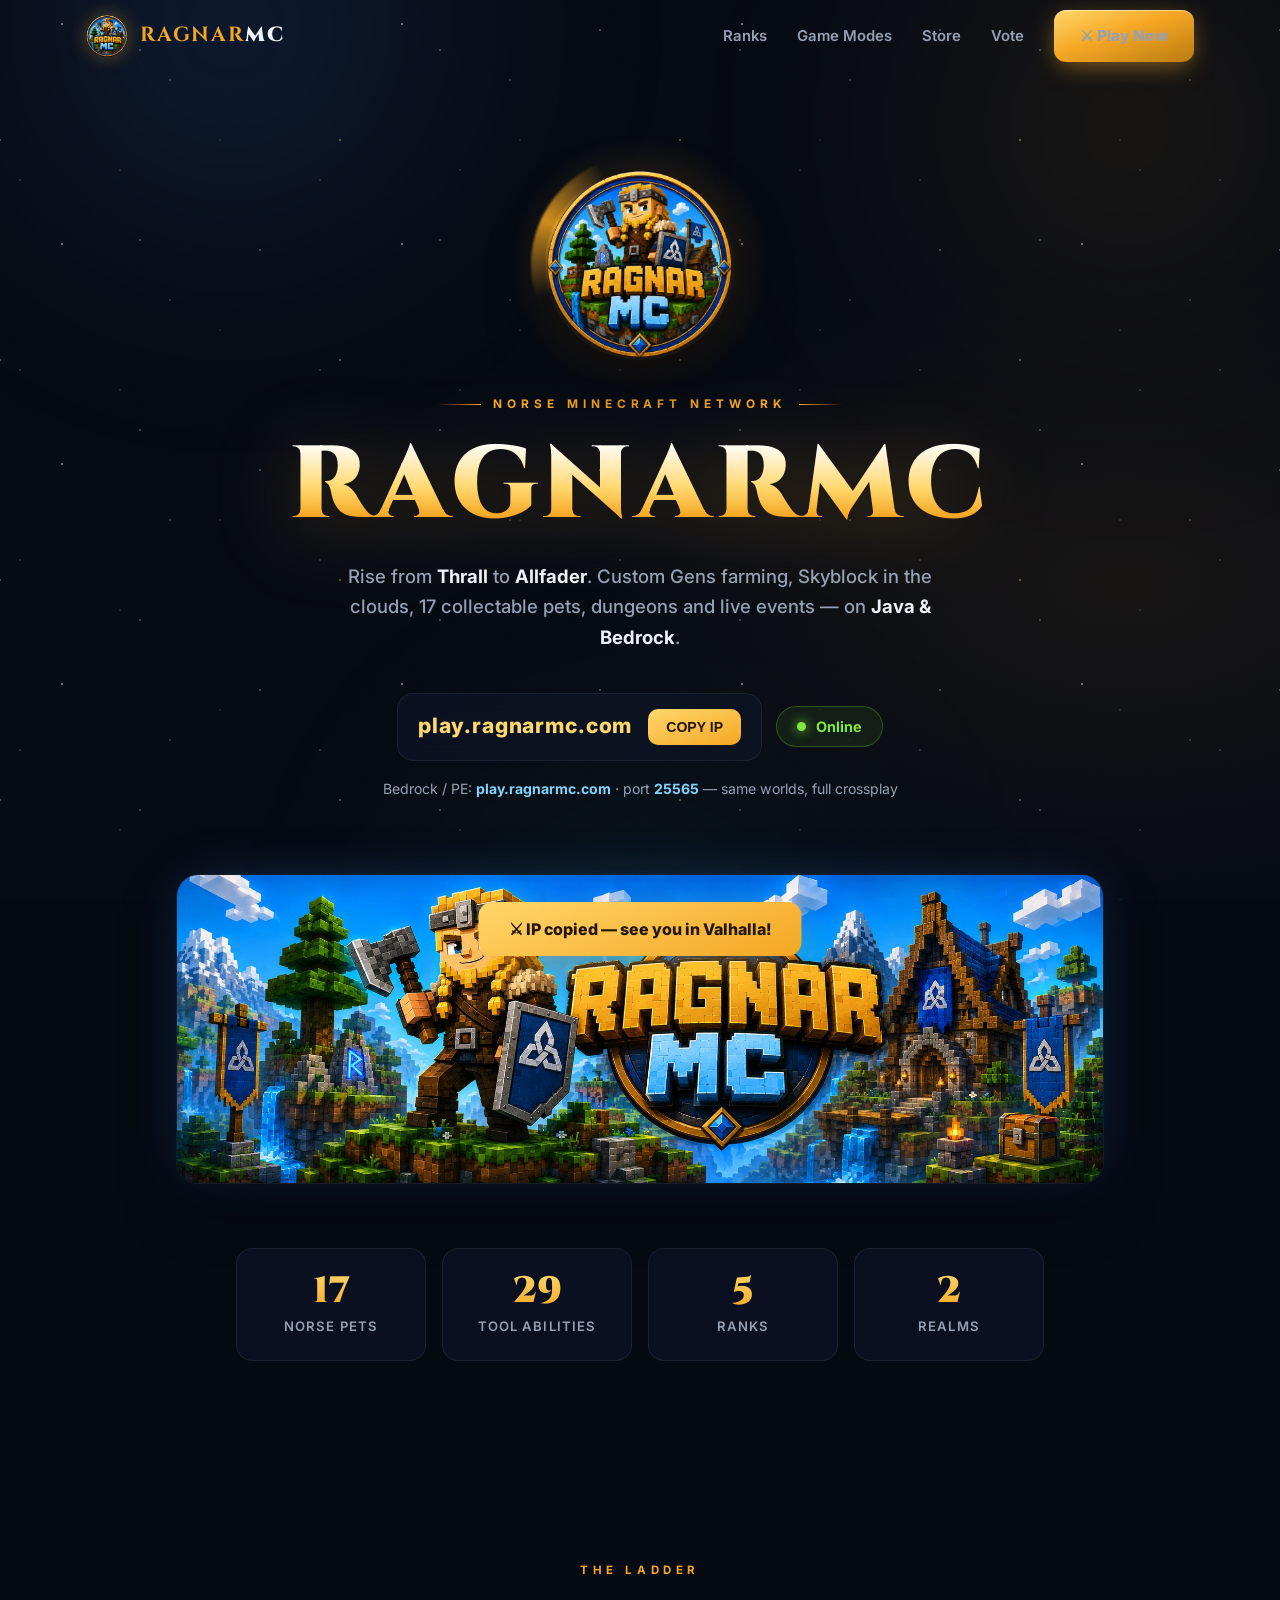
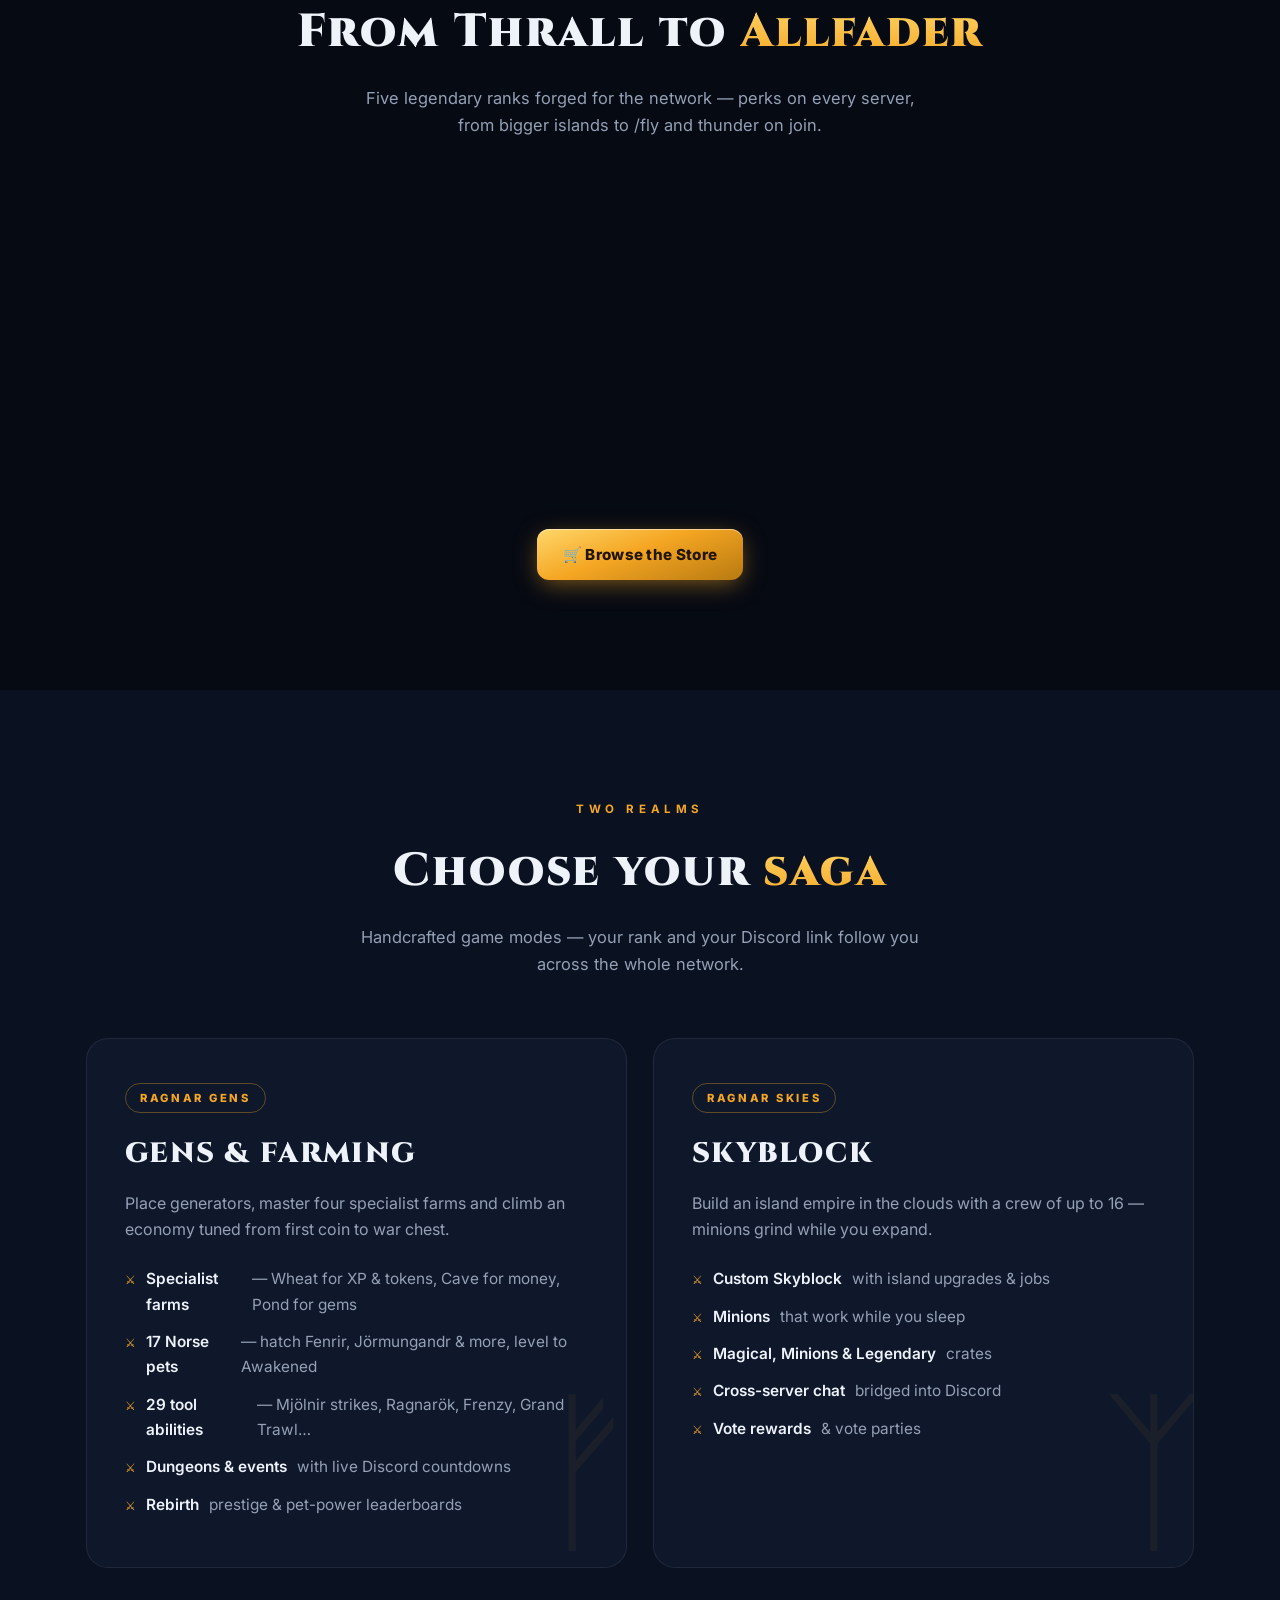
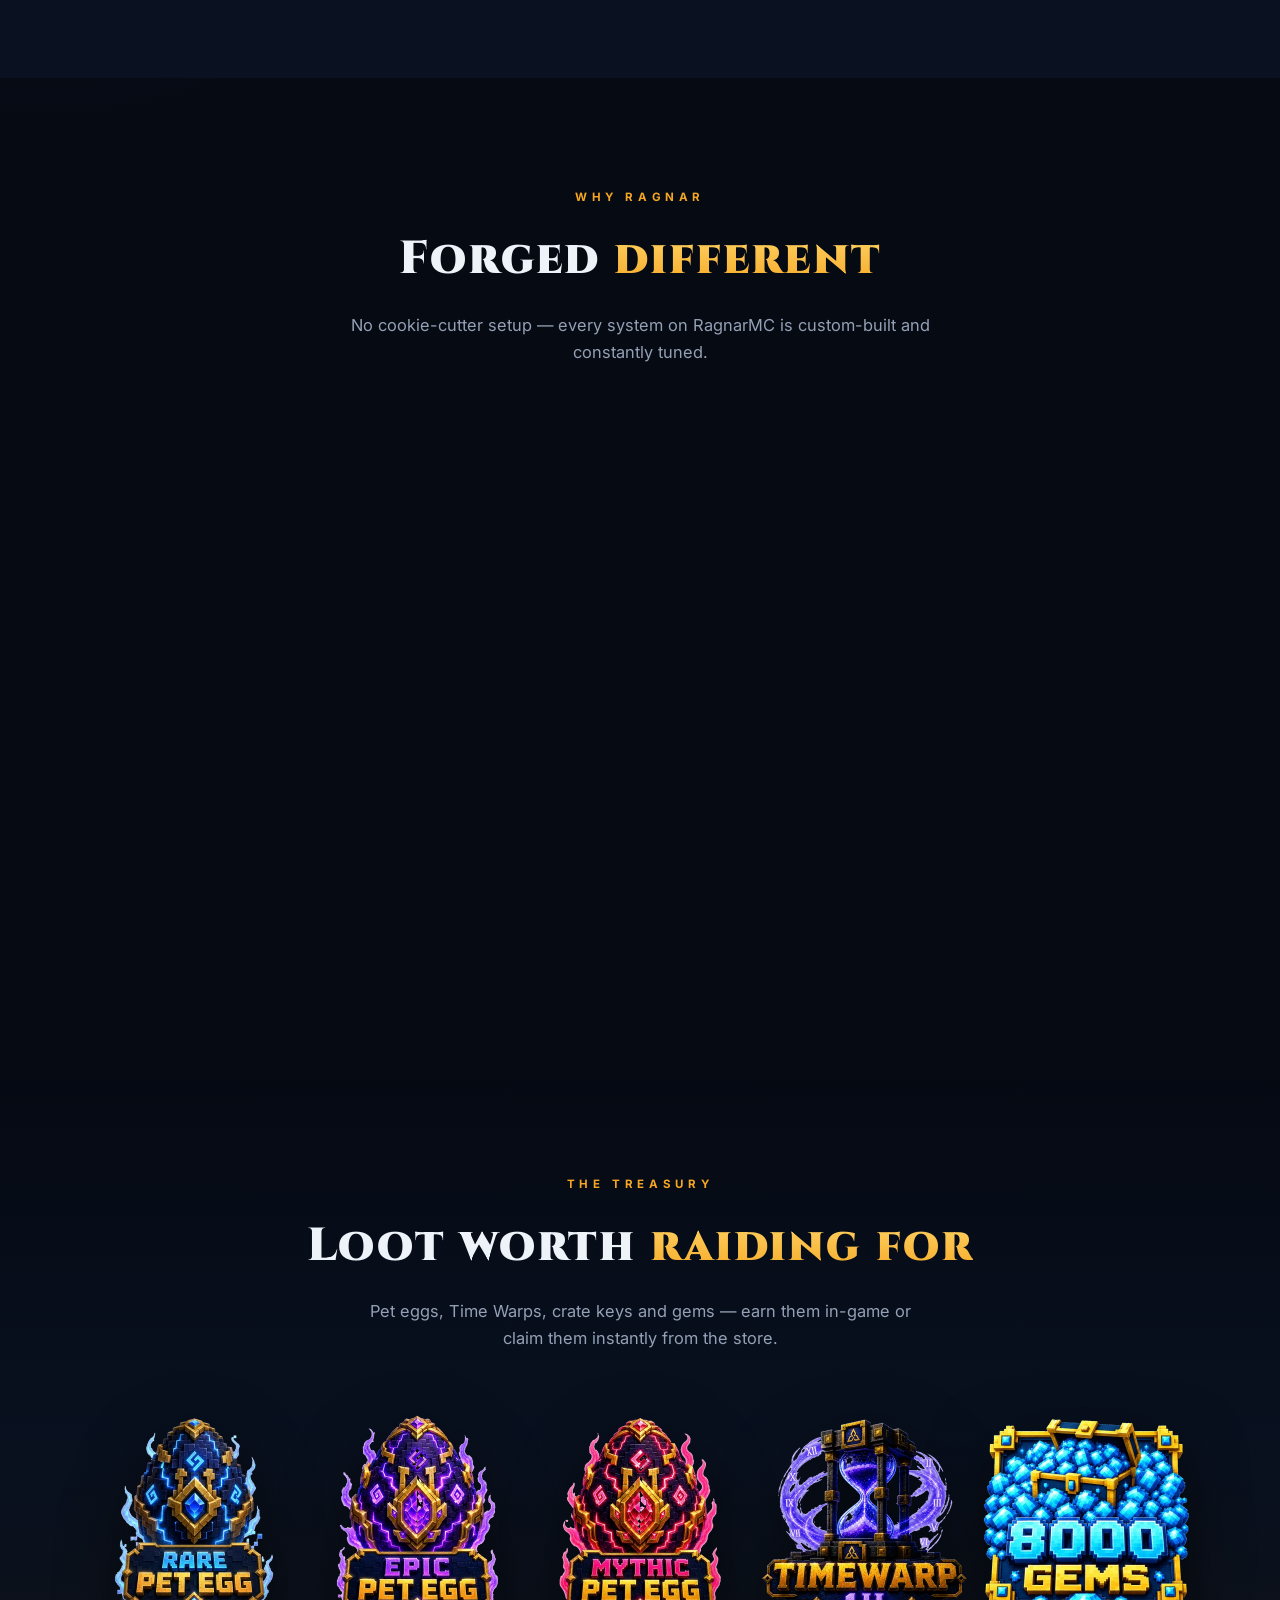
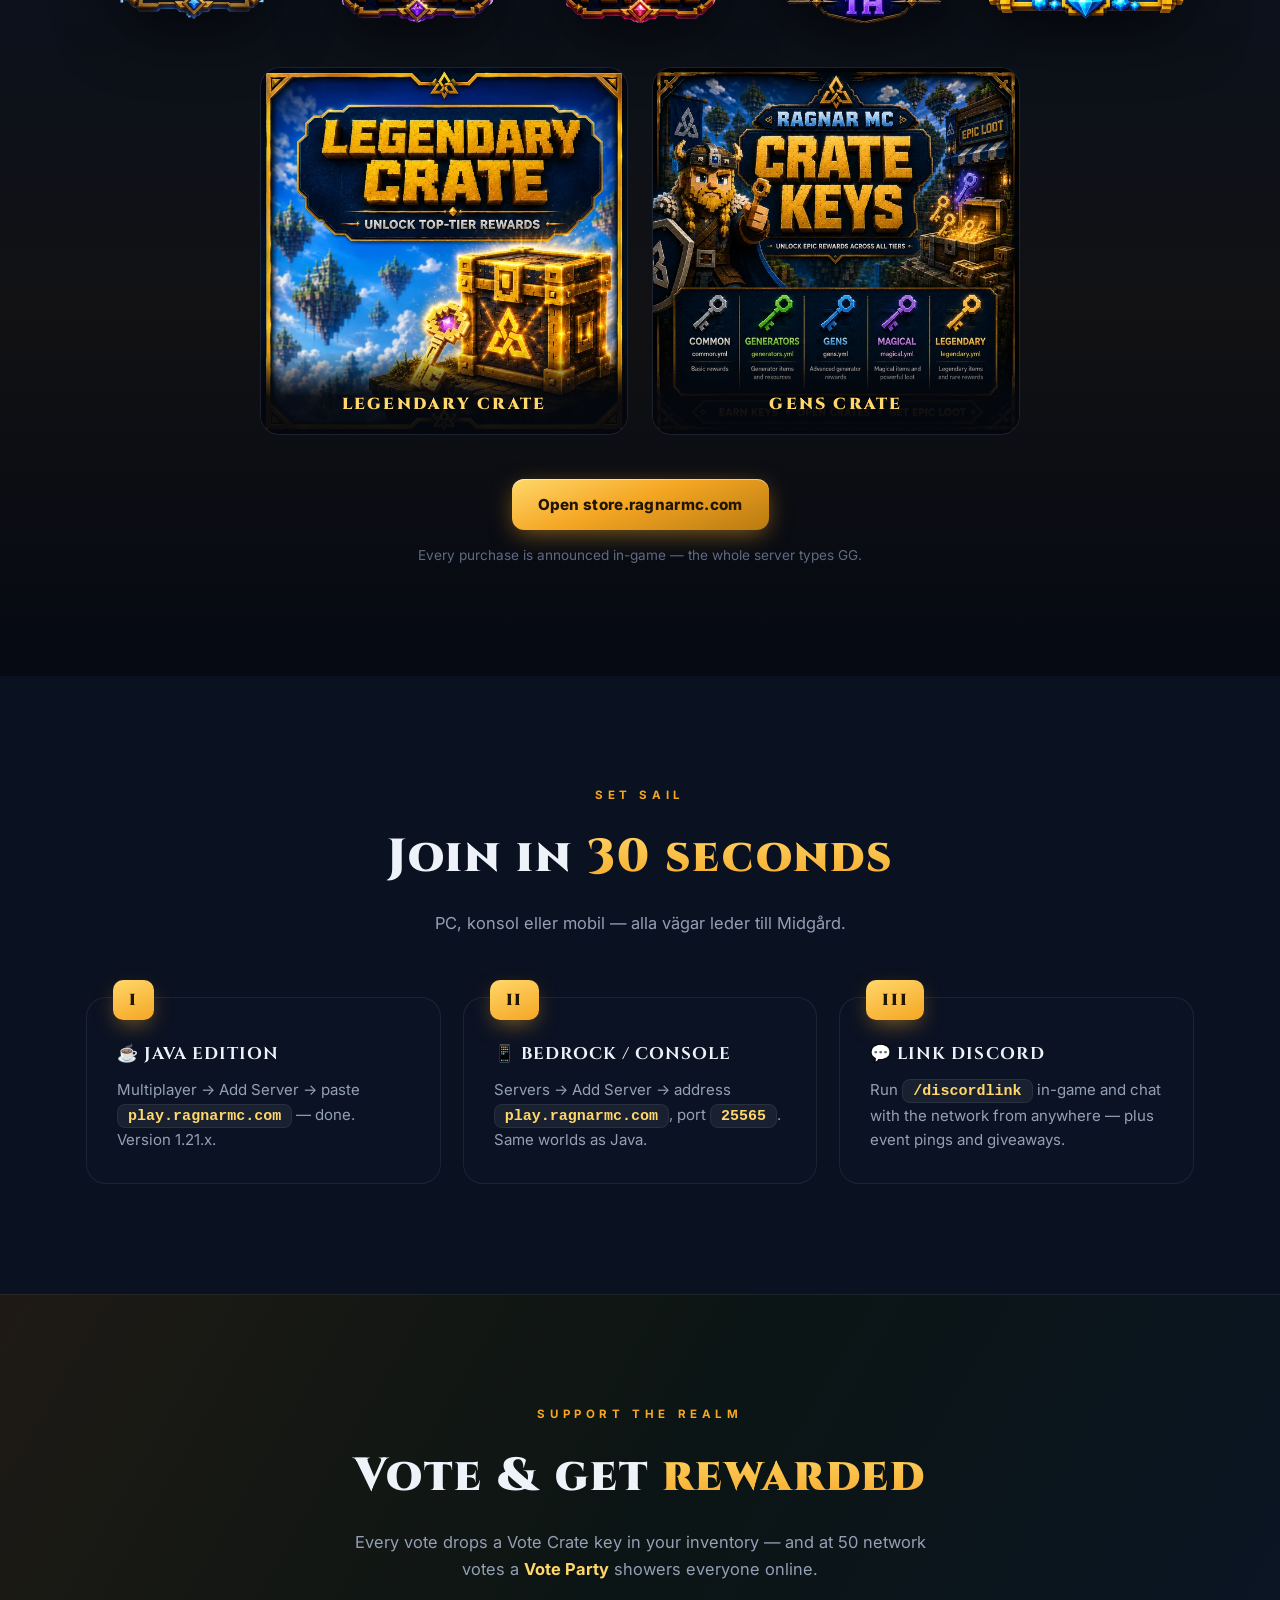
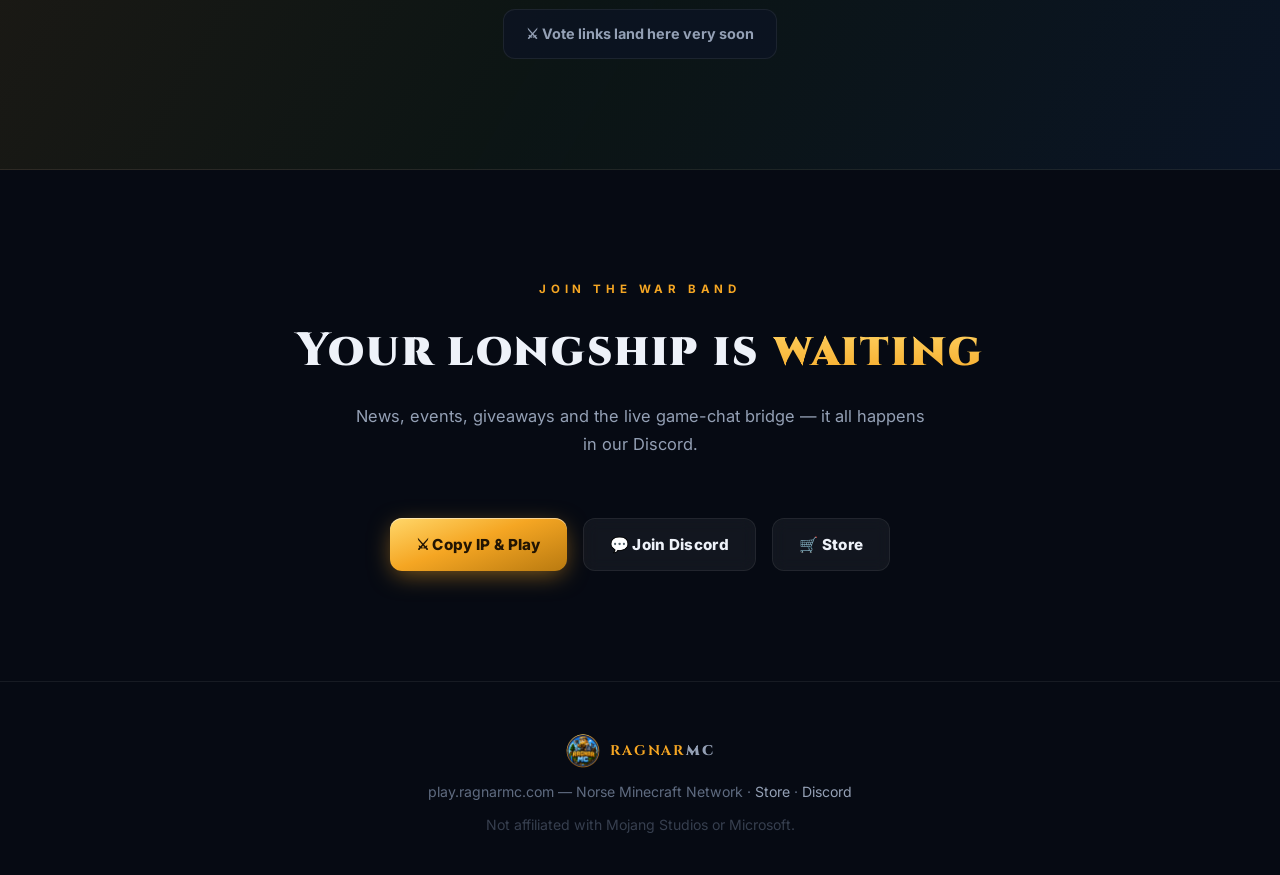
==== commit dca29df4: "Remove Product/ItemList schema (virtual ranks trigger merchant listing warnings; keep WebSite/Org/Vi" ====
--- a/index.html
+++ b/index.html
@@ -36,7 +36,7 @@
 <meta name="twitter:image" content="https://vertidag-cell.github.io/ragnarmc-web/assets/og-card.jpg">
 
 <!-- Structured data -->
-<script type="application/ld+json">{"@context":"https://schema.org","@graph":[{"@type":"WebSite","@id":"https://www.ragnarmc.com/#website","name":"RagnarMC","url":"https://www.ragnarmc.com/","description":"Norse-themed Minecraft network with custom Gens, Skyblock, pets and events.","publisher":{"@id":"https://www.ragnarmc.com/#org"}},{"@type":"Organization","@id":"https://www.ragnarmc.com/#org","name":"RagnarMC","url":"https://www.ragnarmc.com/","logo":"https://vertidag-cell.github.io/ragnarmc-web/assets/logo.webp","sameAs":["https://discord.gg/FnFb5zNdnD","https://store.ragnarmc.com"]},{"@type":"VideoGame","name":"RagnarMC","url":"https://www.ragnarmc.com/","image":"https://vertidag-cell.github.io/ragnarmc-web/assets/banner.webp","description":"Norse Minecraft network featuring custom Gens farming, Skyblock, 17 collectable pets, dungeons, crates and live server events. Java and Bedrock crossplay.","genre":["Sandbox","Survival","Economy"],"gamePlatform":["Minecraft: Java Edition","Minecraft: Bedrock Edition"],"playMode":"MultiPlayer","operatingSystem":"Windows, macOS, Linux, Android, iOS, Xbox, PlayStation, Nintendo Switch","applicationCategory":"Game","offers":{"@type":"Offer","price":"0","priceCurrency":"USD"}},{"@type":"FAQPage","mainEntity":[{"@type":"Question","name":"What is the RagnarMC server IP?","acceptedAnswer":{"@type":"Answer","text":"The IP is play.ragnarmc.com for both Java and Bedrock. Bedrock players use port 25565."}},{"@type":"Question","name":"Does RagnarMC support Bedrock and crossplay?","acceptedAnswer":{"@type":"Answer","text":"Yes. RagnarMC supports full crossplay - Java and Bedrock players share the same worlds. Connect with play.ragnarmc.com, port 25565 on Bedrock."}},{"@type":"Question","name":"What game modes does RagnarMC have?","acceptedAnswer":{"@type":"Answer","text":"RagnarMC features two custom modes: Ragnar Gens (generator farming with 17 pets, tool abilities, dungeons and rebirth) and Ragnar Skies (custom Skyblock with minions, island teams and crates)."}},{"@type":"Question","name":"What Minecraft version does RagnarMC run?","acceptedAnswer":{"@type":"Answer","text":"RagnarMC runs on Minecraft 1.21.x for both Java and Bedrock editions."}}]},{"@type":"ItemList","name":"RagnarMC Ranks","itemListElement":[{"@type":"ListItem","position":1,"item":{"@type":"Product","name":"Viking Rank","url":"https://store.ragnarmc.com","offers":{"@type":"Offer","price":"4.99","priceCurrency":"USD","availability":"https://schema.org/InStock"}}},{"@type":"ListItem","position":2,"item":{"@type":"Product","name":"Berserker Rank","url":"https://store.ragnarmc.com","offers":{"@type":"Offer","price":"9.99","priceCurrency":"USD","availability":"https://schema.org/InStock"}}},{"@type":"ListItem","position":3,"item":{"@type":"Product","name":"Jarl Rank","url":"https://store.ragnarmc.com","offers":{"@type":"Offer","price":"19.99","priceCurrency":"USD","availability":"https://schema.org/InStock"}}},{"@type":"ListItem","position":4,"item":{"@type":"Product","name":"Odin Rank","url":"https://store.ragnarmc.com","offers":{"@type":"Offer","price":"39.99","priceCurrency":"USD","availability":"https://schema.org/InStock"}}},{"@type":"ListItem","position":5,"item":{"@type":"Product","name":"Allfader Rank","url":"https://store.ragnarmc.com","offers":{"@type":"Offer","price":"79.99","priceCurrency":"USD","availability":"https://schema.org/InStock"}}}]}]}</script>
+<script type="application/ld+json">{"@context":"https://schema.org","@graph":[{"@type":"WebSite","@id":"https://www.ragnarmc.com/#website","name":"RagnarMC","url":"https://www.ragnarmc.com/","description":"Norse-themed Minecraft network with custom Gens, Skyblock, pets and events.","publisher":{"@id":"https://www.ragnarmc.com/#org"}},{"@type":"Organization","@id":"https://www.ragnarmc.com/#org","name":"RagnarMC","url":"https://www.ragnarmc.com/","logo":"https://vertidag-cell.github.io/ragnarmc-web/assets/logo.webp","sameAs":["https://discord.gg/FnFb5zNdnD","https://store.ragnarmc.com"]},{"@type":"VideoGame","name":"RagnarMC","url":"https://www.ragnarmc.com/","image":"https://vertidag-cell.github.io/ragnarmc-web/assets/banner.webp","description":"Norse Minecraft network featuring custom Gens farming, Skyblock, 17 collectable pets, dungeons, crates and live server events. Java and Bedrock crossplay.","genre":["Sandbox","Survival","Economy"],"gamePlatform":["Minecraft: Java Edition","Minecraft: Bedrock Edition"],"playMode":"MultiPlayer","operatingSystem":"Windows, macOS, Linux, Android, iOS, Xbox, PlayStation, Nintendo Switch","applicationCategory":"Game","offers":{"@type":"Offer","price":"0","priceCurrency":"USD"}},{"@type":"FAQPage","mainEntity":[{"@type":"Question","name":"What is the RagnarMC server IP?","acceptedAnswer":{"@type":"Answer","text":"The IP is play.ragnarmc.com for both Java and Bedrock. Bedrock players use port 25565."}},{"@type":"Question","name":"Does RagnarMC support Bedrock and crossplay?","acceptedAnswer":{"@type":"Answer","text":"Yes. RagnarMC supports full crossplay - Java and Bedrock players share the same worlds. Connect with play.ragnarmc.com, port 25565 on Bedrock."}},{"@type":"Question","name":"What game modes does RagnarMC have?","acceptedAnswer":{"@type":"Answer","text":"RagnarMC features two custom modes: Ragnar Gens (generator farming with 17 pets, tool abilities, dungeons and rebirth) and Ragnar Skies (custom Skyblock with minions, island teams and crates)."}},{"@type":"Question","name":"What Minecraft version does RagnarMC run?","acceptedAnswer":{"@type":"Answer","text":"RagnarMC runs on Minecraft 1.21.x for both Java and Bedrock editions."}}]}]}</script>
 <link rel="icon" type="image/webp" href="assets/logo.webp">
 <link rel="preconnect" href="https://fonts.googleapis.com">
 <link rel="preconnect" href="https://fonts.gstatic.com" crossorigin>
